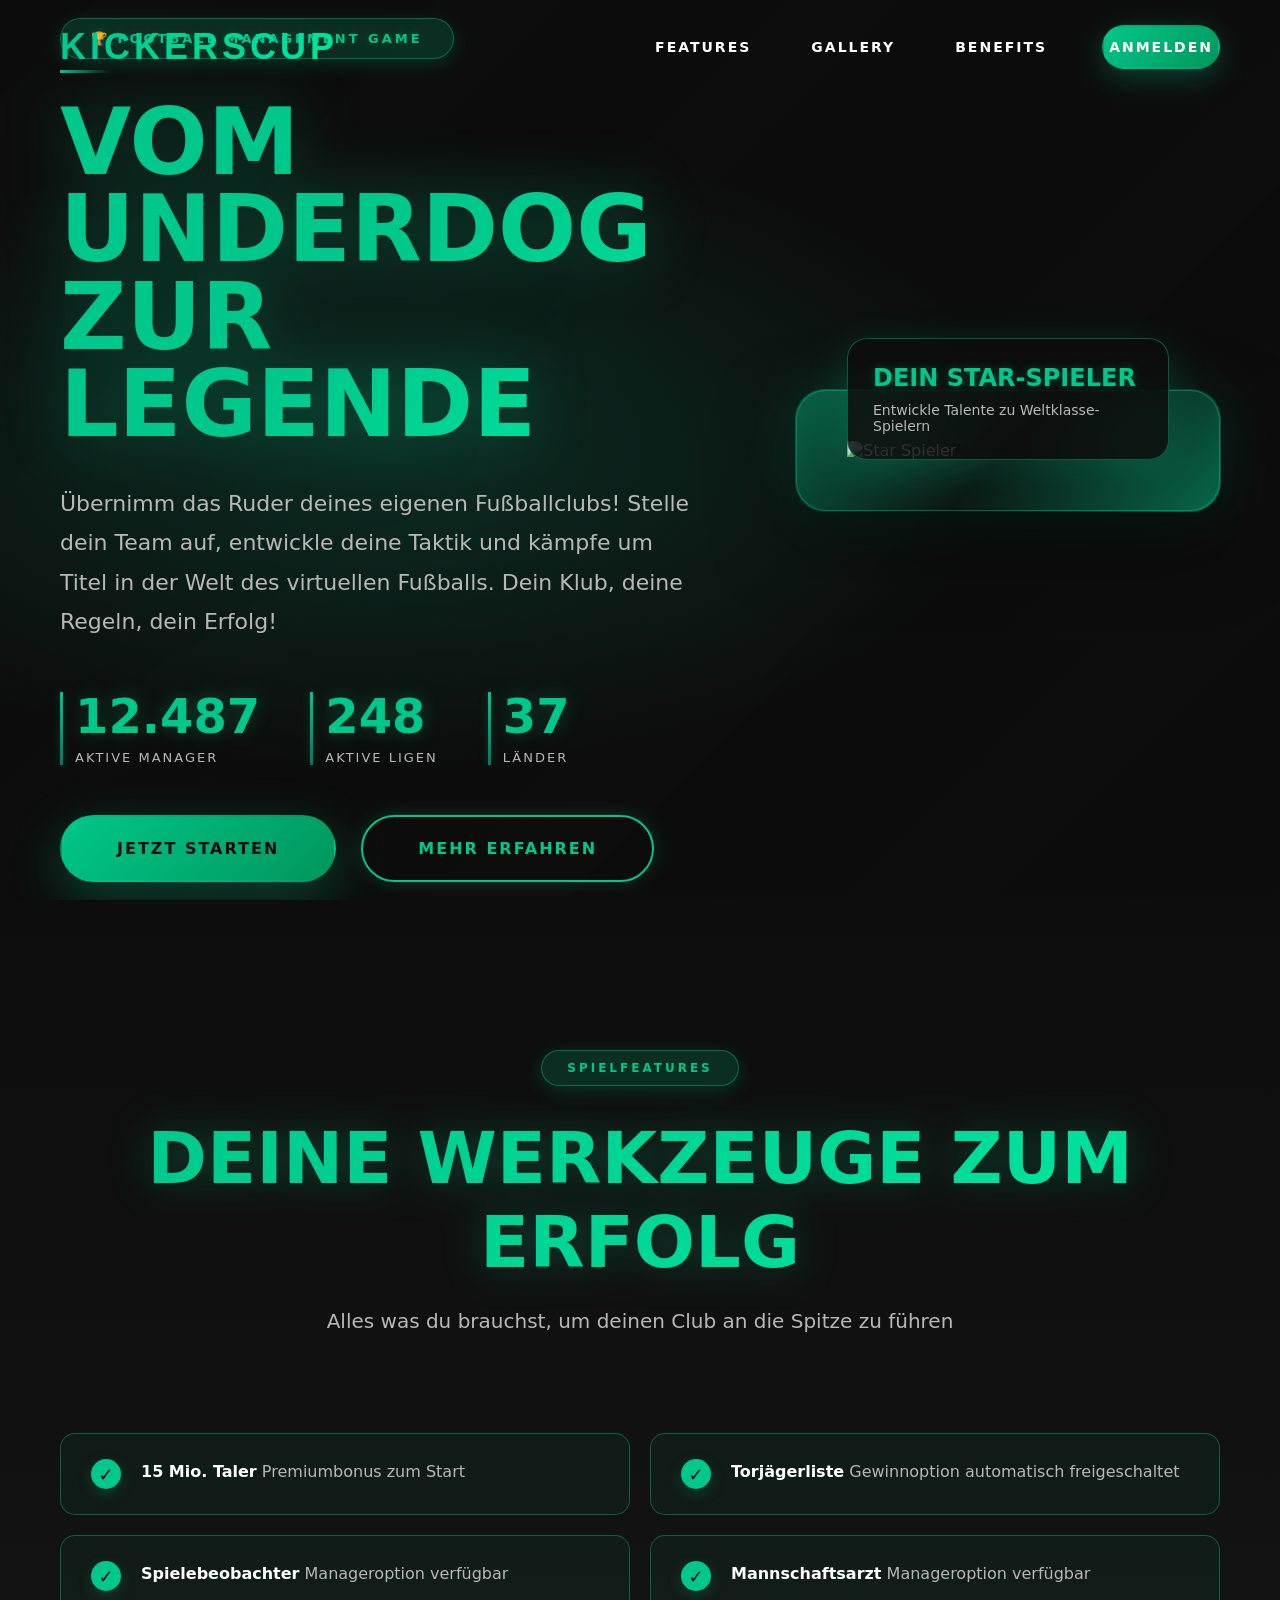
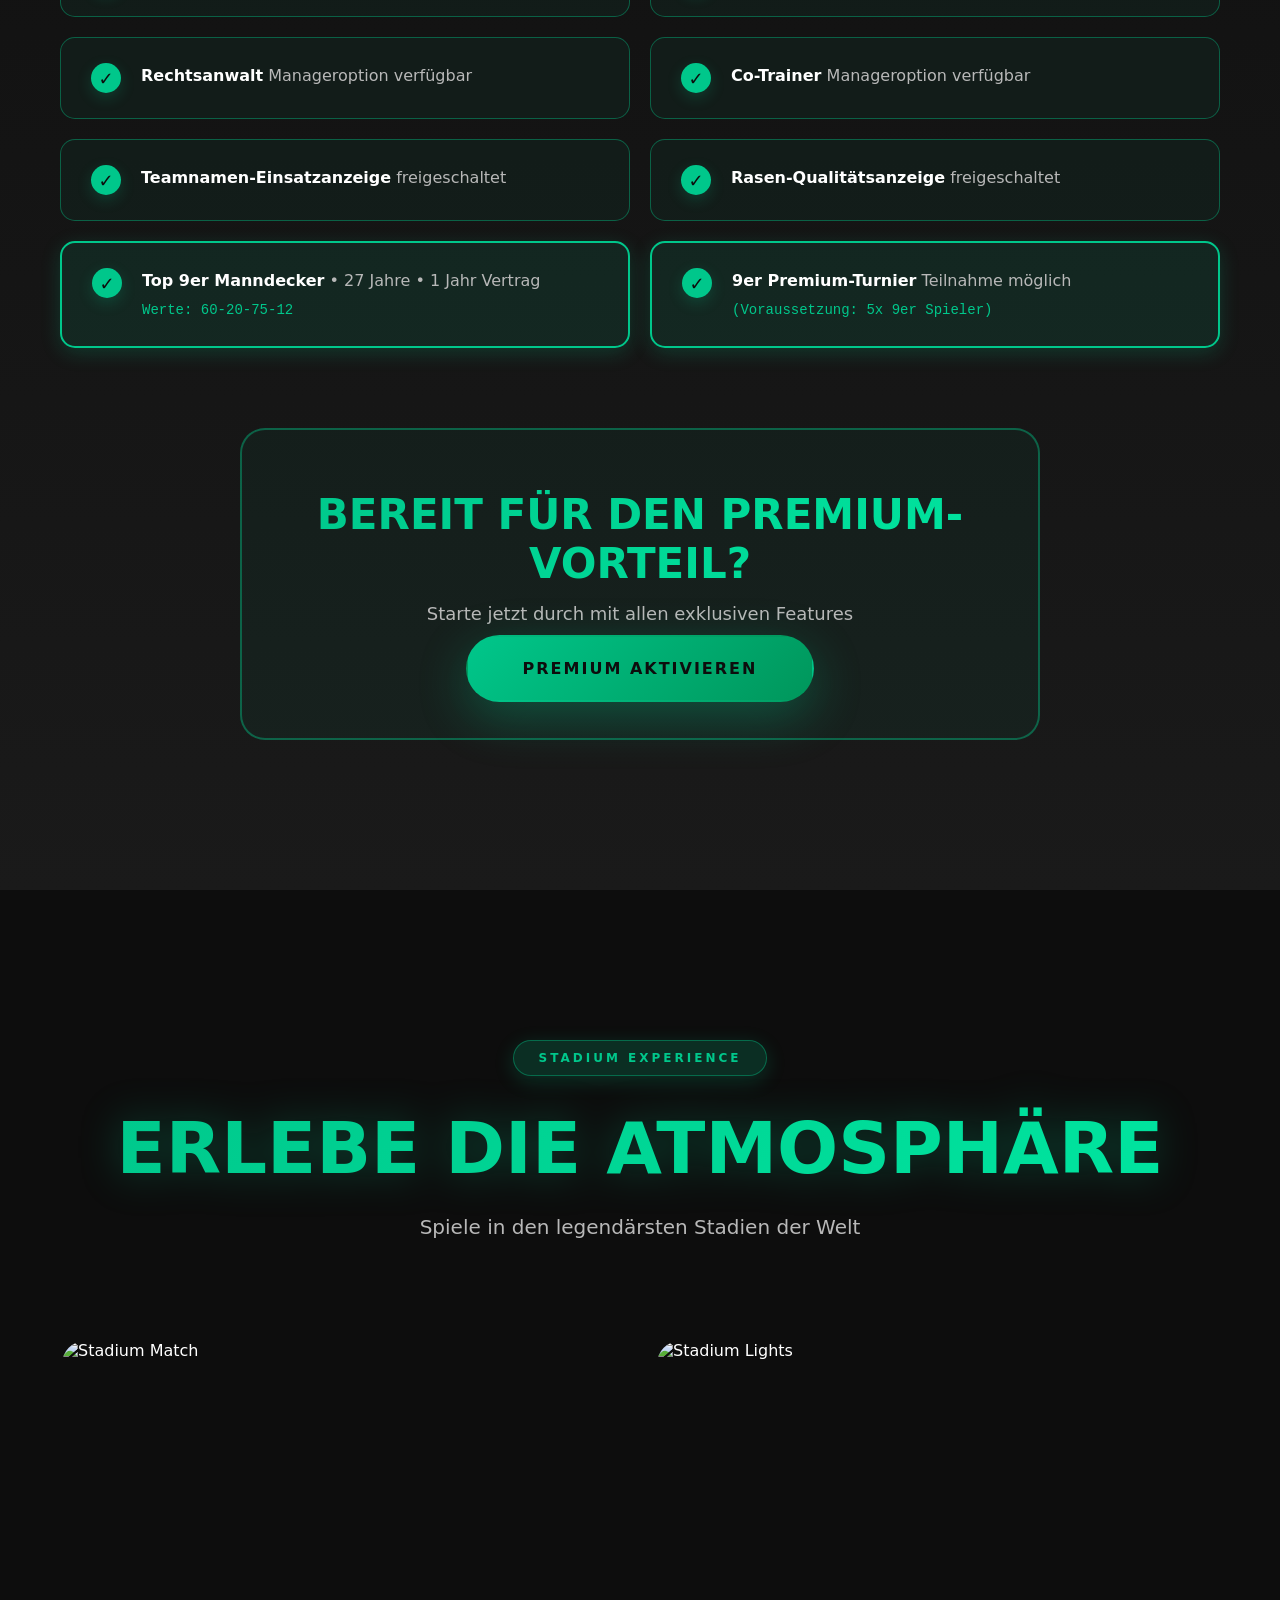
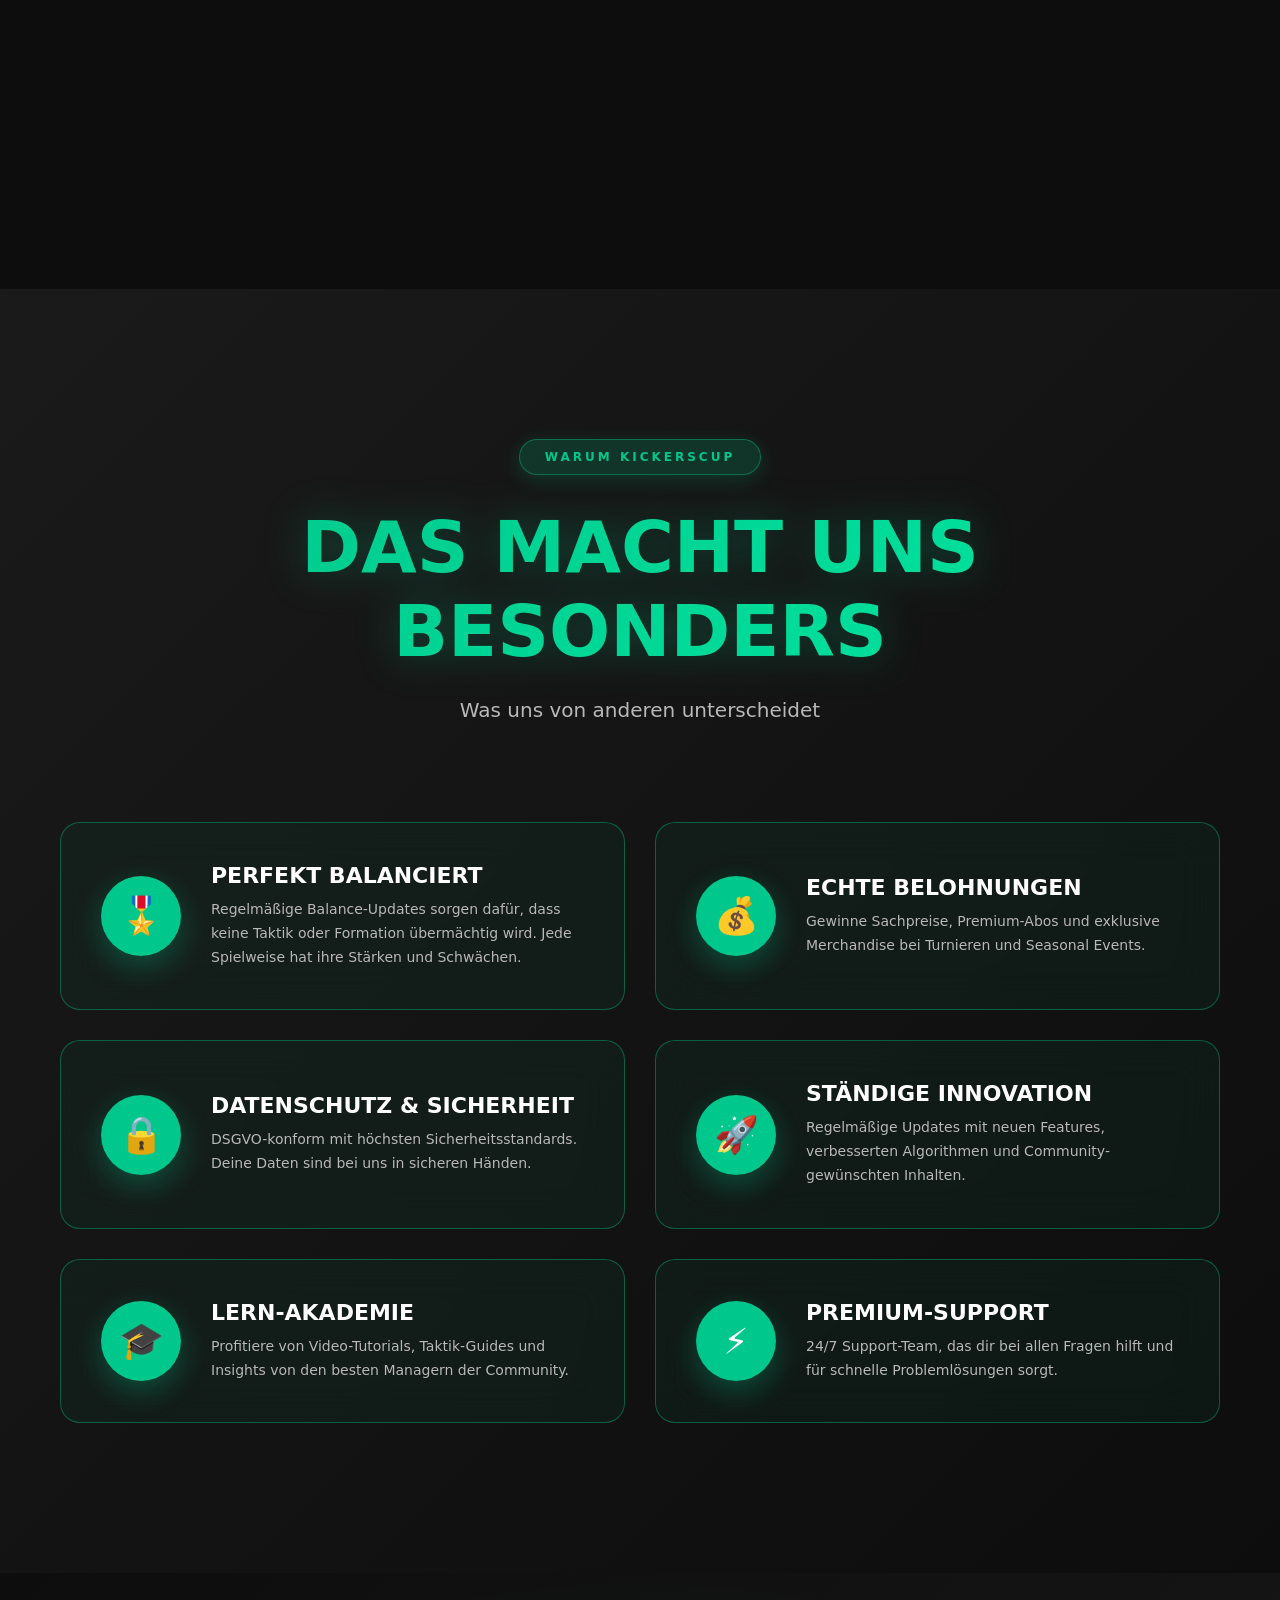
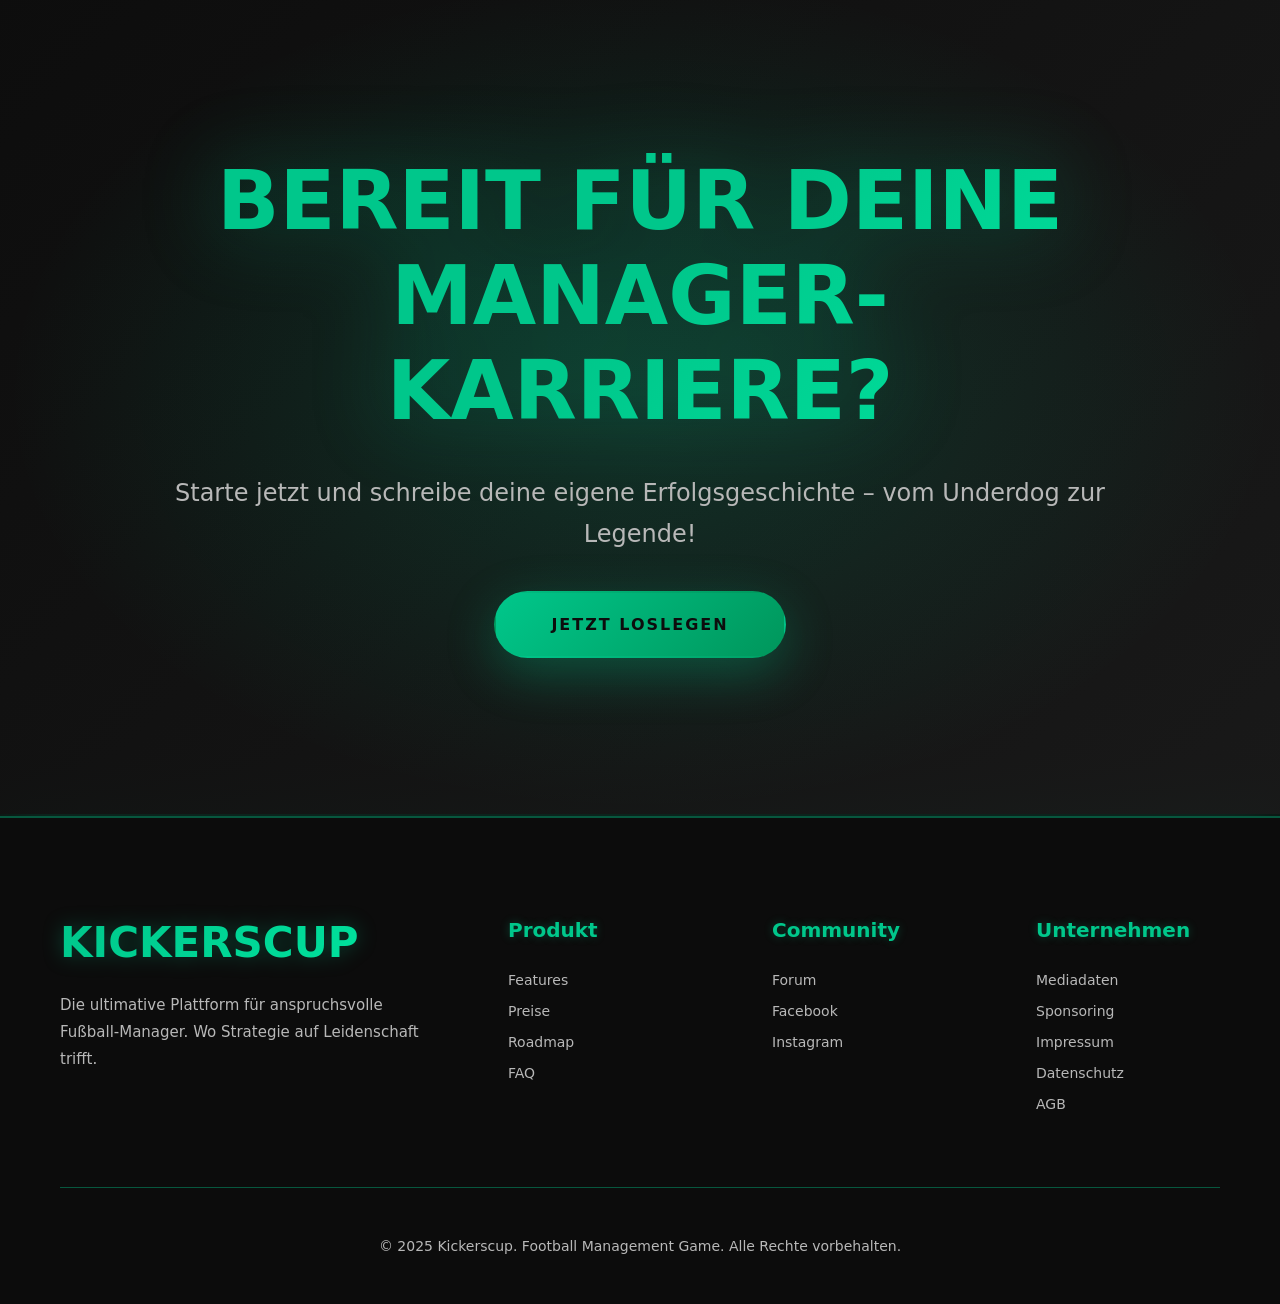
==== index.html @ e55cde51 "Add index.html as Landingpage" ====
<!DOCTYPE html>
<html lang="de">
<head>
    <meta charset="UTF-8">
    <meta name="viewport" content="width=device-width, initial-scale=1.0">
    <meta name="robots" content="index, follow">
    <meta name="description" content="Kickerscup ist das ultimative Fußball-Management-Spiel. Übernimm die Kontrolle über deinen Club, entwickle Strategien und führe dein Team zum Ruhm. Jetzt kostenlos starten!">
    <title>Kickerscup | Football Management Game</title>

    <!-- Security: Content Security Policy -->
    <meta http-equiv="Content-Security-Policy"
          content="default-src 'self';
                   script-src 'self' 'unsafe-inline';
                   style-src 'self' 'unsafe-inline' fonts.googleapis.com;
                   font-src 'self' fonts.gstatic.com;
                   img-src 'self' data:;
                   connect-src 'self';">

    <!-- SEO & Social Media Meta Tags -->
    <meta property="og:title" content="Kickerscup | Football Management Game">
    <meta property="og:description" content="Kickerscup ist das ultimative Fußball-Management-Spiel. Übernimm die Kontrolle über deinen Club, entwickle Strategien und führe dein Team zum Ruhm.">
    <meta property="og:type" content="website">
    <meta property="og:url" content="https://kickerscup.com">
    <meta property="og:image" content="https://kickerscup.com/og-image.jpg">
    <meta name="twitter:card" content="summary_large_image">
    <meta name="twitter:title" content="Kickerscup | Football Management Game">
    <meta name="twitter:description" content="Das ultimative Fußball-Management-Spiel. Jetzt kostenlos starten!">
    <meta name="twitter:image" content="https://kickerscup.com/twitter-image.jpg">

    <!-- Theme Color -->
    <meta name="theme-color" content="#0d0d0d">

    <!-- Favicon -->
    <link rel="icon" type="image/png" sizes="32x32" href="favicon-32x32.png">
    <link rel="icon" type="image/png" sizes="16x16" href="favicon-16x16.png">
    <link rel="apple-touch-icon" sizes="180x180" href="apple-touch-icon.png">

    <link rel="preconnect" href="https://fonts.googleapis.com" crossorigin>
    <link rel="preconnect" href="https://fonts.gstatic.com" crossorigin>
    <link rel="dns-prefetch" href="https://fonts.googleapis.com">

    <link href="https://fonts.googleapis.com/css2?family=Poppins:wght@400;600;700&family=Rajdhani:wght@600;700&display=swap"
          rel="stylesheet"
          media="print"
          onload="this.media='all'">
    <noscript>
        <link href="https://fonts.googleapis.com/css2?family=Poppins:wght@400;600;700&family=Rajdhani:wght@600;700&display=swap" rel="stylesheet">
    </noscript>

    <link rel="preload" as="image" href="background-header.webp" type="image/webp"
          fetchpriority="high"
          media="(min-width: 769px)">
    <link rel="preload" as="image" href="background-header-mobile.webp" type="image/webp"
          fetchpriority="high"
          media="(max-width: 768px)">

    <style>
        /* [CSS bleibt unverändert] */
        /* ⚡ PERFORMANCE: Font Face mit font-display optional für sofortiges Rendering */
        @font-face {
            font-family: 'Poppins Fallback';
            src: local('Arial'), local('Helvetica'), local('sans-serif');
            size-adjust: 100%;
            ascent-override: 105%;
            descent-override: 35%;
            line-gap-override: 10%;
        }

        :root {
            /* Optimierte Türkis-Palette - dunklere Grüntöne */
            --gold-primary: #00c78b;
            --gold-light: #00965b;
            --platinum: #00e6a0;
            --dark-primary: #0d0d0d;
            --dark-secondary: #1a1a1a;
            --text-white: #ffffff;
            --text-muted: #b8b8b8;
            --accent-blue: #00c78b;
            --accent-green: #00c78b;
            --accent-dark: #007a5e;

            /* Türkis-Effekte */
            --turquoise-glow: rgba(0, 199, 139, 0.3);
            --turquoise-border: rgba(0, 199, 139, 0.4);
            --turquoise-shadow: rgba(0, 199, 139, 0.2);
            --turquoise-light: rgba(0, 230, 160, 0.15);
        }

        * {
            margin: 0;
            padding: 0;
            box-sizing: border-box;
        }

        body {
            /* ⚡ PERFORMANCE: System-Font-Fallback für schnelleres Initial Rendering */
            font-family: 'Poppins', -apple-system, BlinkMacSystemFont, 'Segoe UI', system-ui, sans-serif;
            background: var(--dark-primary);
            color: var(--text-white);
            overflow-x: hidden;
        }

        h1, h2, h3 {
            /* ⚡ PERFORMANCE: System-Font-Fallback für Headlines */
            font-family: 'Rajdhani', -apple-system, BlinkMacSystemFont, 'Segoe UI', system-ui, sans-serif;
            font-weight: 700;
            text-transform: uppercase;
        }

        /* Improved Glass Morphism */
        .glass {
            background: rgba(26, 26, 26, 0.8); /* Fallback für Browser ohne backdrop-filter */
            background: rgba(0, 199, 139, 0.03);
            backdrop-filter: blur(15px);
            -webkit-backdrop-filter: blur(15px);
            border: 1px solid var(--turquoise-border);
        }

        /* Navigation */
        .premium-nav {
            position: fixed;
            top: 0;
            width: 100%;
            z-index: 3000;
            padding: 25px 0;
            transition:
                    background 0.4s cubic-bezier(0.4, 0, 0.2, 1),
                    padding 0.4s cubic-bezier(0.4, 0, 0.2, 1),
                    box-shadow 0.4s cubic-bezier(0.4, 0, 0.2, 1),
                    border-bottom 0.4s cubic-bezier(0.4, 0, 0.2, 1);
        }

        .premium-nav.scrolled {
            background: rgba(13, 13, 13, 0.95);
            backdrop-filter: blur(20px);
            padding: 15px 0;
            box-shadow: 0 10px 50px rgba(0, 199, 139, 0.1);
            border-bottom: 1px solid var(--turquoise-border);
        }

        .nav-wrapper {
            max-width: 1600px;
            margin: 0 auto;
            padding: 0 60px;
            display: flex;
            justify-content: space-between;
            align-items: center;
        }

        .brand-logo {
            font-family: 'Rajdhani', sans-serif;
            font-size: 36px;
            font-weight: 700;
            background: linear-gradient(135deg, var(--gold-primary), var(--platinum));
            -webkit-background-clip: text;
            -webkit-text-fill-color: transparent;
            background-clip: text;
            letter-spacing: 4px;
            position: relative;
            transition:
                    letter-spacing 0.3s ease,
                    filter 0.3s ease;
        }

        .brand-logo:hover {
            letter-spacing: 5px;
            filter: drop-shadow(0 0 10px var(--turquoise-glow));
        }

        .brand-logo::after {
            content: '';
            position: absolute;
            bottom: -5px;
            left: 0;
            width: 50px;
            height: 3px;
            background: linear-gradient(90deg, var(--gold-primary), transparent);
            transition: width 0.3s;
        }

        .brand-logo:hover::after {
            width: 100px;
        }

        .nav-menu {
            display: flex;
            gap: 50px;
            align-items: center;
        }

        .nav-menu a {
            color: var(--text-white);
            text-decoration: none;
            font-weight: 600;
            font-size: 14px;
            text-transform: uppercase;
            letter-spacing: 2px;
            transition:
                    color 0.3s ease,
                    text-shadow 0.3s ease;
            position: relative;
            padding: 10px 5px;
            min-height: 44px;
            display: flex;
            align-items: center;
        }

        .nav-menu a::before {
            content: '';
            position: absolute;
            bottom: -8px;
            left: 50%;
            transform: translateX(-50%);
            width: 0;
            height: 2px;
            background: var(--gold-primary);
            transition: width 0.3s;
            box-shadow: 0 0 10px var(--turquoise-glow);
        }

        .nav-menu a:hover {
            color: var(--gold-primary);
            text-shadow: 0 0 20px var(--turquoise-glow);
        }

        .nav-menu a:hover::before {
            width: 100%;
        }

        .btn-nav-premium {
            background: linear-gradient(135deg, var(--gold-primary), var(--gold-light));
            color: var(--dark-primary);
            padding: 14px 40px;
            border-radius: 30px;
            font-weight: 700;
            text-transform: uppercase;
            letter-spacing: 2px;
            box-shadow: 0 8px 30px var(--turquoise-glow);
            transition:
                    transform 0.3s ease,
                    box-shadow 0.3s ease,
                    border-color 0.3s ease;
            border: 2px solid transparent;
            min-height: 44px;
        }

        .btn-nav-premium:hover {
            transform: translateY(-3px);
            box-shadow:
                    0 12px 40px var(--turquoise-glow),
                    0 0 40px var(--turquoise-shadow),
                    inset 0 1px 0 rgba(255, 255, 255, 0.2);
            border-color: var(--platinum);
        }

        /* Hero Premium */
        .hero-premium {
            min-height: 100vh;
            position: relative;
            display: flex;
            align-items: center;
            overflow: hidden;
        }

        .hero-bg-layer {
            position: absolute;
            top: 0;
            left: 0;
            width: 100%;
            height: 100%;
            background: url('background-header.jpg') center center/cover no-repeat;
            animation: kenBurns 30s ease-in-out infinite alternate;
            /* ⚡ PERFORMANCE: will-change für bessere Animation-Performance */
            will-change: transform;
        }

        /* ⚡ PERFORMANCE: Ken Burns Animation auf Mobile deaktivieren */
        @media (max-width: 768px) {
            .hero-bg-layer {
                animation: none;
                will-change: auto;
            }
        }

        /* WebP support for hero background */
        @supports (background-image: url('image.webp')) {
            .hero-bg-layer {
                background-image: url('background-header.webp');
            }

            /* ⚡ PERFORMANCE: Mobile-optimiertes Bild (~60% kleiner) */
            @media (max-width: 768px) {
                .hero-bg-layer {
                    background-image: url('background-header-mobile.webp');
                }
            }
        }

        @keyframes kenBurns {
            0% { transform: scale(1) translateX(0); }
            100% { transform: scale(1.15) translateX(-5%); }
        }

        .hero-overlay-gradient {
            position: absolute;
            top: 0;
            left: 0;
            width: 100%;
            height: 100%;
            background: linear-gradient(
                    135deg,
                    rgba(13, 13, 13, 0.95) 0%,
                    rgba(13, 13, 13, 0.7) 50%,
                    rgba(13, 13, 13, 0.9) 100%
            );
        }

        /* Zusätzlicher Türkis-Glow-Layer */
        .hero-premium::after {
            content: '';
            position: absolute;
            top: 0;
            left: 0;
            width: 100%;
            height: 100%;
            background: radial-gradient(
                    ellipse at 30% 50%,
                    var(--turquoise-light) 0%,
                    transparent 50%
            );
            z-index: 1;
            pointer-events: none;
        }

        .hero-content-grid {
            position: relative;
            z-index: 100;
            max-width: 1600px;
            margin: 0 auto;
            padding: 0 60px;
            display: grid;
            grid-template-columns: 1.2fr 0.8fr;
            gap: 100px;
            align-items: center;
        }

        .hero-main-content {
            max-width: 800px;
        }

        .hero-pre-title {
            display: inline-flex;
            align-items: center;
            gap: 15px;
            background: var(--turquoise-light);
            border: 1px solid var(--turquoise-border);
            padding: 12px 30px;
            border-radius: 50px;
            margin-bottom: 40px;
            animation: slideInFromLeft 1s ease-out;
            box-shadow: 0 5px 20px var(--turquoise-shadow);
        }

        @keyframes slideInFromLeft {
            from { opacity: 0; transform: translateX(-50px); }
            to { opacity: 1; transform: translateX(0); }
        }

        .hero-pre-title span {
            color: var(--gold-primary);
            font-weight: 700;
            font-size: 13px;
            text-transform: uppercase;
            letter-spacing: 3px;
            text-shadow: 0 0 10px var(--turquoise-glow);
        }

        .hero-title-premium {
            font-size: 92px;
            line-height: 0.95;
            margin-bottom: 35px;
            background: linear-gradient(135deg, var(--gold-primary) 0%, var(--accent-green) 50%, var(--platinum) 100%);
            -webkit-background-clip: text;
            -webkit-text-fill-color: transparent;
            background-clip: text;
            animation: slideInFromLeft 1s ease-out 0.2s both;
            filter: drop-shadow(0 0 30px var(--turquoise-glow));
        }

        .hero-subtitle-premium {
            font-size: 22px;
            line-height: 1.8;
            color: var(--text-muted);
            margin-bottom: 50px;
            animation: slideInFromLeft 1s ease-out 0.4s both;
        }

        .hero-premium-stats {
            display: flex;
            gap: 50px;
            margin-bottom: 50px;
            animation: slideInFromLeft 1s ease-out 0.6s both;
        }

        .premium-stat-box {
            position: relative;
            transition: transform 0.3s;
        }

        .premium-stat-box:hover {
            transform: translateY(-5px);
        }

        .premium-stat-box::before {
            content: '';
            position: absolute;
            left: 0;
            top: 0;
            width: 3px;
            height: 100%;
            background: linear-gradient(to bottom, var(--gold-primary), var(--accent-dark));
            box-shadow: 0 0 10px var(--turquoise-glow);
        }

        .premium-stat-box .stat-value {
            font-size: 48px;
            font-weight: 900;
            color: var(--gold-primary);
            line-height: 1;
            margin-bottom: 10px;
            margin-left: 15px;
            text-shadow: 0 0 20px var(--turquoise-glow);
        }

        .premium-stat-box .stat-label {
            font-size: 13px;
            color: var(--text-muted);
            text-transform: uppercase;
            letter-spacing: 2px;
            margin-left: 15px;
        }

        .hero-buttons-premium {
            display: flex;
            gap: 25px;
            animation: slideInFromLeft 1s ease-out 0.8s both;
        }

        .btn-premium-large {
            padding: 22px 55px;
            border-radius: 40px;
            font-weight: 700;
            text-decoration: none;
            text-transform: uppercase;
            letter-spacing: 2px;
            transition: all 0.4s cubic-bezier(0.4, 0, 0.2, 1);
            font-size: 16px;
            position: relative;
            overflow: hidden;
        }

        .btn-premium-large::before {
            content: '';
            position: absolute;
            top: 50%;
            left: 50%;
            width: 0;
            height: 0;
            border-radius: 50%;
            background: rgba(255, 255, 255, 0.1);
            transform: translate(-50%, -50%);
            transition: width 0.6s, height 0.6s;
        }

        .btn-premium-large:hover::before {
            width: 300px;
            height: 300px;
        }

        .btn-gold-gradient {
            background: linear-gradient(135deg, var(--gold-primary), var(--gold-light));
            color: var(--dark-primary);
            box-shadow: 0 15px 50px var(--turquoise-glow);
            border: 2px solid transparent;
        }

        .btn-gold-gradient:hover {
            transform: translateY(-4px);
            box-shadow:
                    0 20px 60px var(--turquoise-glow),
                    0 0 40px var(--turquoise-shadow),
                    inset 0 1px 0 rgba(255, 255, 255, 0.2);
            border-color: var(--platinum);
        }

        .btn-outline-gold {
            background: transparent;
            border: 2px solid var(--gold-primary);
            color: var(--gold-primary);
            box-shadow: 0 0 20px var(--turquoise-shadow);
        }

        .btn-outline-gold:hover {
            background: var(--gold-primary);
            color: var(--dark-primary);
            box-shadow: 0 15px 50px var(--turquoise-glow);
            text-shadow: none;
        }

        /* Hero Player Showcase */
        .hero-player-section {
            position: relative;
            animation: slideInFromRight 1s ease-out 0.5s both;
        }

        @keyframes slideInFromRight {
            from { opacity: 0; transform: translateX(50px); }
            to { opacity: 1; transform: translateX(0); }
        }

        .player-card-premium {
            position: relative;
            background: rgba(0, 199, 139, 0.05);
            backdrop-filter: blur(30px);
            border: 1px solid var(--turquoise-border);
            border-radius: 30px;
            padding: 50px;
            box-shadow:
                    0 30px 80px rgba(0, 0, 0, 0.5),
                    0 0 60px var(--turquoise-shadow);
            transition: all 0.4s;
        }

        .player-card-premium:hover {
            transform: translateY(-10px);
            box-shadow:
                    0 40px 100px rgba(0, 0, 0, 0.6),
                    0 0 80px var(--turquoise-glow);
        }

        /* 🛠️ FIX CLS / Non-Composited Animation: Die 'shimmer' Animation auf background-position
           wurde entfernt, da sie nicht zusammengesetzt (non-composited) ist und den CLS-Wert erhöhen kann.
           Das ::before-Element dient nun als statischer Grenz-Glow. */
        .player-card-premium::before {
            content: '';
            position: absolute;
            top: -2px;
            left: -2px;
            right: -2px;
            bottom: -2px;
            background: linear-gradient(135deg, var(--gold-primary), transparent, var(--platinum));
            border-radius: 30px;
            opacity: 0.4;
            z-index: -1;
            /* animation: shimmer 3s linear infinite; <-- ENTFERNT */
        }

        /* @keyframes shimmer {
               0% { background-position: 0% 50%; }
               50% { background-position: 100% 50%; }
               100% { background-position: 0% 50%; }
           }
           <-- GESAMTE KEYFRAMES-DEFINITION ENTFERNT
        */

        @keyframes levitate {
            0%, 100% { transform: translateY(0px); }
            50% { transform: translateY(-25px); }
        }

        .player-info-overlay {
            position: absolute;
            bottom: 50px;
            left: 50px;
            right: 50px;
            background: rgba(13, 13, 13, 0.85);
            backdrop-filter: blur(20px);
            border: 1px solid var(--turquoise-border);
            border-radius: 20px;
            padding: 25px;
            box-shadow: 0 10px 40px var(--turquoise-shadow);
        }

        /* FIX ACCESSIBILITY: New class for the non-heading title to keep styles */
        .player-info-overlay .player-title {
            font-family: 'Rajdhani', -apple-system, BlinkMacSystemFont, 'Segoe UI', system-ui, sans-serif;
            font-size: 24px;
            font-weight: 700;
            text-transform: uppercase;
            color: var(--gold-primary);
            margin-bottom: 10px;
            text-shadow: 0 0 10px var(--turquoise-glow);
        }

        .player-info-overlay h3 {
            /* This rule is now obsolete for the player title, but kept for potential future h3 usage */
            font-size: 24px;
            color: var(--gold-primary);
            margin-bottom: 10px;
            text-shadow: 0 0 10px var(--turquoise-glow);
        }

        .player-info-overlay p {
            color: var(--text-muted);
            font-size: 14px;
        }

        /* Premium Features */
        .premium-features-section {
            padding: 150px 60px;
            background: linear-gradient(to bottom, var(--dark-primary) 0%, var(--dark-secondary) 100%);
            position: relative;
        }

        .premium-features-section::before {
            content: '';
            position: absolute;
            top: 0;
            left: 0;
            width: 100%;
            height: 100%;
            background: url('flashlights.jpg') center center/cover no-repeat fixed;
            opacity: 0.05;
        }

        /* WebP support for premium features background */
        @supports (background-image: url('image.webp')) {
            .premium-features-section::before {
                background-image: url('flashlights.webp');
            }
        }

        .premium-features-content {
            position: relative;
            z-index: 10;
            max-width: 1600px;
            margin: 0 auto;
        }

        .premium-section-header {
            text-align: center;
            margin-bottom: 100px;
        }

        .section-badge {
            display: inline-block;
            background: var(--turquoise-light);
            border: 1px solid var(--turquoise-border);
            color: var(--gold-primary);
            padding: 10px 25px;
            border-radius: 30px;
            font-weight: 700;
            font-size: 12px;
            text-transform: uppercase;
            letter-spacing: 3px;
            margin-bottom: 30px;
            box-shadow: 0 5px 20px var(--turquoise-shadow);
            animation: float-badge 3s ease-in-out infinite;
        }

        @keyframes float-badge {
            0%, 100% { transform: translateY(0px); }
            50% { transform: translateY(-10px); }
        }

        .premium-section-header h2 {
            font-size: 72px;
            margin-bottom: 25px;
            background: linear-gradient(135deg, var(--gold-primary), var(--platinum));
            -webkit-background-clip: text;
            -webkit-text-fill-color: transparent;
            background-clip: text;
            filter: drop-shadow(0 0 20px var(--turquoise-glow));
        }

        .premium-section-header p {
            font-size: 20px;
            color: var(--text-muted);
            max-width: 700px;
            margin: 0 auto;
        }

        /* Stadium Gallery */
        .stadium-gallery-section {
            padding: 150px 60px;
            background: var(--dark-primary);
        }

        .stadium-gallery-container {
            max-width: 1600px;
            margin: 0 auto;
        }

        .gallery-grid {
            display: grid;
            grid-template-columns: repeat(2, 1fr);
            gap: 30px;
            margin-top: 60px;
        }

        .gallery-item {
            position: relative;
            border-radius: 25px;
            overflow: hidden;
            height: 400px;
            cursor: pointer;
            transition: all 0.4s;
            border: 2px solid transparent;
        }

        .gallery-item:hover {
            transform: scale(1.03);
            box-shadow: 0 30px 80px var(--turquoise-glow);
            border-color: var(--gold-primary);
        }

        .gallery-item:hover img {
            transform: scale(1.1);
        }

        .gallery-overlay {
            position: absolute;
            top: 0;
            left: 0;
            width: 100%;
            height: 100%;
            background: linear-gradient(to top, rgba(0, 199, 139, 0.9) 0%, transparent 100%);
            display: flex;
            align-items: flex-end;
            padding: 40px;
            opacity: 0;
            transition: opacity 0.4s;
        }

        .gallery-item:hover .gallery-overlay {
            opacity: 1;
        }

        .gallery-overlay h3 {
            font-size: 32px;
            color: var(--text-white);
            text-shadow: 0 0 20px var(--turquoise-glow);
        }

        /* Exclusive Benefits */
        .exclusive-benefits {
            padding: 150px 60px;
            background: linear-gradient(135deg, var(--dark-secondary) 0%, var(--dark-primary) 100%);
        }

        .benefits-container {
            max-width: 1400px;
            margin: 0 auto;
        }

        .benefits-grid {
            display: grid;
            grid-template-columns: repeat(2, 1fr);
            gap: 30px;
            margin-top: 60px;
        }

        .benefit-item {
            background: rgba(0, 199, 139, 0.05);
            backdrop-filter: blur(20px);
            border: 1px solid var(--turquoise-border);
            border-radius: 20px;
            padding: 40px;
            display: flex;
            align-items: center;
            gap: 30px;
            transition: all 0.3s;
        }

        .benefit-item:hover {
            border-color: var(--gold-primary);
            transform: translateX(10px);
            box-shadow: 0 15px 50px var(--turquoise-glow);
            background: rgba(0, 199, 139, 0.08);
        }

        .benefit-icon {
            width: 80px;
            height: 80px;
            background: linear-gradient(135deg, var(--gold-primary), var(--accent-green));
            border-radius: 50%;
            display: flex;
            align-items: center;
            justify-content: center;
            font-size: 36px;
            flex-shrink: 0;
            box-shadow: 0 10px 30px var(--turquoise-glow);
            transition: all 0.3s;
        }

        .benefit-item:hover .benefit-icon {
            transform: scale(1.1) rotate(10deg);
        }

        /* FIX ACCESSIBILITY: Update h4 selector to h3 */
        .benefit-content h3 {
            font-size: 22px;
            margin-bottom: 10px;
            color: var(--text-white);
        }

        .benefit-content p {
            color: var(--text-muted);
            line-height: 1.7;
            font-size: 14px;
        }

        /* Final Premium CTA */
        .final-premium-cta {
            padding: 180px 60px;
            background: url('flashlights.jpg') center center/cover no-repeat fixed;
            position: relative;
        }

        /* WebP support for final CTA background */
        @supports (background-image: url('image.webp')) {
            .final-premium-cta {
                background-image: url('flashlights.webp');
            }
        }

        .final-premium-cta::before {
            content: '';
            position: absolute;
            top: 0;
            left: 0;
            width: 100%;
            height: 100%;
            background: linear-gradient(135deg, rgba(13, 13, 13, 0.95), rgba(26, 26, 26, 0.9));
        }

        .final-premium-cta::after {
            content: '';
            position: absolute;
            top: 0;
            left: 0;
            width: 100%;
            height: 100%;
            background: radial-gradient(ellipse at center, var(--turquoise-light) 0%, transparent 70%);
        }

        .final-cta-content {
            position: relative;
            z-index: 10;
            max-width: 1000px;
            margin: 0 auto;
            text-align: center;
        }

        .final-cta-content h2 {
            font-size: 82px;
            margin-bottom: 35px;
            background: linear-gradient(135deg, var(--gold-primary), var(--accent-green), var(--platinum));
            -webkit-background-clip: text;
            -webkit-text-fill-color: transparent;
            background-clip: text;
            filter: drop-shadow(0 0 40px var(--turquoise-glow));
        }

        .final-cta-content p {
            font-size: 24px;
            color: var(--text-muted);
            margin-bottom: 60px;
            line-height: 1.7;
        }

        /* Footer Premium */
        footer {
            background: rgba(13, 13, 13, 0.98);
            border-top: 2px solid var(--turquoise-border);
            padding: 100px 60px 50px;
            box-shadow: 0 -10px 50px var(--turquoise-shadow);
        }

        .footer-premium-grid {
            max-width: 1600px;
            margin: 0 auto;
            display: grid;
            grid-template-columns: 2fr 1fr 1fr 1fr;
            gap: 80px;
            margin-bottom: 60px;
        }

        .footer-brand-premium h3 {
            font-size: 42px;
            background: linear-gradient(135deg, var(--gold-primary), var(--platinum));
            -webkit-background-clip: text;
            -webkit-text-fill-color: transparent;
            background-clip: text;
            margin-bottom: 25px;
            filter: drop-shadow(0 0 10px var(--turquoise-glow));
        }

        .footer-column h4 {
            font-size: 20px;
            margin-bottom: 30px;
            color: var(--gold-primary);
            text-shadow: 0 0 10px var(--turquoise-glow);
        }

        .footer-brand-premium p {
            color: var(--text-muted);
            line-height: 1.8;
            font-size: 15px;
        }

        .footer-column a {
            display: block;
            color: var(--text-muted);
            text-decoration: none;
            margin-bottom: 15px;
            font-size: 14px;
            transition: all 0.3s;
            position: relative;
            padding-left: 0;
        }

        .footer-column a::before {
            content: '→';
            position: absolute;
            left: -20px;
            opacity: 0;
            transition: all 0.3s;
            color: var(--gold-primary);
        }

        .footer-column a:hover {
            color: var(--gold-primary);
            padding-left: 25px;
            text-shadow: 0 0 10px var(--turquoise-glow);
        }

        .footer-column a:hover::before {
            left: 0;
            opacity: 1;
        }

        .footer-bottom-premium {
            max-width: 1600px;
            margin: 0 auto;
            padding-top: 50px;
            border-top: 1px solid var(--turquoise-border);
            text-align: center;
            color: var(--text-muted);
            font-size: 14px;
        }

        /* Scroll Progress Indicator */
        .scroll-progress {
            position: fixed;
            top: 0;
            left: 0;
            height: 3px;
            background: linear-gradient(90deg, var(--gold-primary), var(--platinum));
            z-index: 9999;
            transition: width 0.1s;
            box-shadow: 0 0 10px var(--turquoise-glow);
        }

        /* Utility Classes */
        .hidden {
            display: none !important;
        }

        /* Responsive */
        @media (max-width: 768px) {
            .hero-content-grid { grid-template-columns: 1fr; }
            .hero-title-premium { font-size: 52px; }
            .gallery-grid { grid-template-columns: 1fr; }
            .benefits-grid { grid-template-columns: 1fr; }
            .footer-premium-grid { grid-template-columns: 1fr; }
            .nav-menu { display: none; }
            .hero-premium-stats { flex-direction: column; gap: 30px; }
        }

        /* Loading Animation */
        @keyframes fadeIn {
            from { opacity: 0; }
            to { opacity: 1; }
        }

        body {
            animation: fadeIn 0.5s ease-out;
        }

        /* =======================
           PREMIUM BENEFITS GRID
           ======================= */

        /* Premium Details Section */
        .premium-details-section {
            margin-top: 100px;
            padding-top: 80px;
            border-top: 1px solid var(--turquoise-border);
        }

        /* Premium CTA Inline */
        .premium-cta-inline {
            margin-top: 80px;
            text-align: center;
            padding: 60px 40px;
            background: rgba(0, 199, 139, 0.05);
            border: 2px solid var(--turquoise-border);
            border-radius: 25px;
            max-width: 800px;
            margin-left: auto;
            margin-right: auto;
        }

        .premium-cta-inline h3 {
            font-size: 42px;
            background: linear-gradient(135deg, var(--gold-primary), var(--platinum));
            -webkit-background-clip: text;
            -webkit-text-fill-color: transparent;
            background-clip: text;
            margin-bottom: 15px;
        }

        .premium-cta-inline p {
            font-size: 18px;
            color: var(--text-muted);
            margin-bottom: 35px;
        }

        .premium-details-header {
            text-align: center;
            margin-bottom: 60px;
        }

        .premium-details-header h3 {
            font-size: 48px;
            background: linear-gradient(135deg, var(--gold-primary), var(--platinum));
            -webkit-background-clip: text;
            -webkit-text-fill-color: transparent;
            background-clip: text;
            margin-bottom: 15px;
        }

        .premium-details-header p {
            font-size: 18px;
            color: var(--text-muted);
        }

        .premium-benefits-grid {
            display: grid;
            grid-template-columns: repeat(2, 1fr);
            gap: 20px;
            max-width: 1200px;
            margin: 0 auto;
        }

        .premium-benefit-box {
            background: rgba(0, 199, 139, 0.05);
            border: 1px solid var(--turquoise-border);
            border-radius: 15px;
            padding: 25px 30px;
            display: flex;
            align-items: flex-start;
            gap: 20px;
            transition: all 0.3s;
        }

        .premium-benefit-box:hover {
            background: rgba(0, 199, 139, 0.08);
            border-color: var(--gold-primary);
            transform: translateX(5px);
            box-shadow: 0 10px 30px var(--turquoise-shadow);
        }

        .premium-benefit-box.highlight {
            background: rgba(0, 199, 139, 0.1);
            border: 2px solid var(--gold-primary);
            box-shadow: 0 5px 20px var(--turquoise-shadow);
        }

        .premium-benefit-box.highlight:hover {
            box-shadow: 0 15px 40px var(--turquoise-glow);
        }

        .benefit-check {
            width: 30px;
            height: 30px;
            background: linear-gradient(135deg, var(--gold-primary), var(--accent-green));
            border-radius: 50%;
            display: flex;
            align-items: center;
            justify-content: center;
            color: var(--dark-primary);
            font-weight: 900;
            font-size: 18px;
            flex-shrink: 0;
            box-shadow: 0 5px 15px var(--turquoise-shadow);
        }

        .benefit-text {
            flex: 1;
            color: var(--text-muted);
            line-height: 1.6;
        }

        .benefit-text strong {
            color: var(--text-white);
            font-weight: 700;
        }

        .benefit-text .stats {
            display: block;
            margin-top: 5px;
            font-size: 14px;
            color: var(--gold-primary);
            font-family: 'Courier New', monospace;
        }

        @media (max-width: 768px) {
            .premium-benefits-grid {
                grid-template-columns: 1fr;
            }
        }

        /* =======================
           AUTH MODALS STYLES
           ======================= */

        /* Modal Overlay */
        .modal-overlay {
            position: fixed;
            top: 0;
            left: 0;
            width: 100%;
            height: 100%;
            background: rgba(0, 0, 0, 0.85);
            backdrop-filter: blur(10px);
            -webkit-backdrop-filter: blur(10px);
            z-index: 9998;
            opacity: 0;
            visibility: hidden;
            transition: all 0.3s ease;
        }

        .modal-overlay.active {
            opacity: 1;
            visibility: visible;
        }

        /* Modal Container */
        .modal-container {
            position: fixed;
            top: 50%;
            left: 50%;
            transform: translate(-50%, -50%) scale(0.9);
            z-index: 9999;
            width: 90%;
            max-width: 520px;
            background: var(--dark-secondary);
            border-radius: 20px;
            border: 1px solid var(--turquoise-border);
            box-shadow:
                    0 20px 60px rgba(0, 0, 0, 0.5),
                    0 0 100px var(--turquoise-glow);
            opacity: 0;
            visibility: hidden;
            transition: all 0.4s cubic-bezier(0.4, 0, 0.2, 1);
            max-height: 90vh;
            overflow-y: auto;
        }

        .modal-container.active {
            opacity: 1;
            visibility: visible;
            transform: translate(-50%, -50%) scale(1);
        }

        /* Custom Scrollbar */
        .modal-container::-webkit-scrollbar {
            width: 8px;
        }

        .modal-container::-webkit-scrollbar-track {
            background: rgba(0, 0, 0, 0.2);
            border-radius: 10px;
        }

        .modal-container::-webkit-scrollbar-thumb {
            background: var(--gold-primary);
            border-radius: 10px;
        }

        /* Modal Header */
        .modal-header {
            padding: 40px 40px 30px;
            text-align: center;
            border-bottom: 1px solid var(--turquoise-border);
            position: relative;
        }

        .modal-close {
            position: absolute;
            top: 20px;
            right: 20px;
            width: 40px;
            height: 40px;
            border: none;
            background: rgba(255, 255, 255, 0.05);
            color: var(--text-muted);
            border-radius: 50%;
            cursor: pointer;
            font-size: 24px;
            transition: all 0.3s;
            display: flex;
            align-items: center;
            justify-content: center;
        }

        .modal-close:hover {
            background: var(--gold-primary);
            color: var(--dark-primary);
            transform: rotate(90deg);
        }

        .modal-logo {
            font-family: 'Rajdhani', sans-serif;
            font-size: 32px;
            font-weight: 700;
            background: linear-gradient(135deg, var(--gold-primary), var(--platinum));
            -webkit-background-clip: text;
            -webkit-text-fill-color: transparent;
            background-clip: text;
            letter-spacing: 3px;
            margin-bottom: 10px;
        }

        .modal-subtitle {
            color: var(--text-muted);
            font-size: 14px;
        }

        /* Tabs */
        .modal-tabs {
            display: flex;
            padding: 0 40px;
            margin-top: 30px;
            gap: 10px;
        }

        .tab-btn {
            flex: 1;
            padding: 15px;
            background: transparent;
            color: var(--text-muted);
            border: none;
            border-bottom: 2px solid transparent;
            cursor: pointer;
            font-weight: 600;
            text-transform: uppercase;
            letter-spacing: 1px;
            font-size: 14px;
            transition: all 0.3s;
            font-family: 'Poppins', sans-serif;
        }

        .tab-btn:hover {
            color: var(--gold-primary);
        }

        .tab-btn.active {
            color: var(--gold-primary);
            border-bottom-color: var(--gold-primary);
            text-shadow: 0 0 10px var(--turquoise-glow);
        }

        /* Modal Body */
        .modal-body {
            padding: 40px;
        }

        .tab-content {
            display: none;
        }

        .tab-content.active {
            display: block;
            animation: modalFadeIn 0.4s ease;
        }

        @keyframes modalFadeIn {
            from {
                opacity: 0;
                transform: translateY(10px);
            }
            to {
                opacity: 1;
                transform: translateY(0);
            }
        }

        /* Social Login Buttons */
        .social-login {
            margin-bottom: 30px;
        }

        .social-login-title {
            text-align: center;
            color: var(--text-muted);
            font-size: 13px;
            margin-bottom: 20px;
            text-transform: uppercase;
            letter-spacing: 1px;
        }

        .social-buttons {
            display: grid;
            grid-template-columns: repeat(2, 1fr);
            gap: 15px;
            margin-bottom: 30px;
        }

        .btn-social {
            padding: 14px 20px;
            background: rgba(255, 255, 255, 0.05);
            border: 1px solid rgba(255, 255, 255, 0.1);
            color: var(--text-white);
            border-radius: 10px;
            cursor: pointer;
            font-weight: 600;
            font-size: 14px;
            transition: all 0.3s;
            display: flex;
            align-items: center;
            justify-content: center;
            gap: 10px;
            font-family: 'Poppins', sans-serif;
        }

        .btn-social:hover {
            background: rgba(255, 255, 255, 0.1);
            border-color: var(--gold-primary);
            transform: translateY(-2px);
        }

        .btn-social.google:hover {
            background: rgba(234, 67, 53, 0.1);
            border-color: #EA4335;
        }

        .btn-social.facebook:hover {
            background: rgba(24, 119, 242, 0.1);
            border-color: #1877F2;
        }

        /* Divider */
        .divider {
            display: flex;
            align-items: center;
            text-align: center;
            margin: 30px 0;
            color: var(--text-muted);
            font-size: 13px;
        }

        .divider::before,
        .divider::after {
            content: '';
            flex: 1;
            border-bottom: 1px solid rgba(255, 255, 255, 0.1);
        }

        .divider span {
            padding: 0 15px;
            text-transform: uppercase;
            letter-spacing: 1px;
        }

        /* Form Elements */
        .form-group {
            margin-bottom: 25px;
        }

        .form-label {
            display: block;
            margin-bottom: 10px;
            color: var(--text-white);
            font-weight: 600;
            font-size: 14px;
            text-transform: uppercase;
            letter-spacing: 1px;
        }

        .form-label .required {
            color: var(--gold-primary);
        }

        .form-input {
            width: 100%;
            padding: 15px 20px;
            background: rgba(255, 255, 255, 0.05);
            border: 1px solid rgba(255, 255, 255, 0.1);
            border-radius: 10px;
            color: var(--text-white);
            font-size: 15px;
            transition: all 0.3s;
            font-family: 'Poppins', sans-serif;
        }

        .form-input:focus {
            outline: none;
            border-color: var(--gold-primary);
            background: rgba(255, 255, 255, 0.08);
            box-shadow: 0 0 20px var(--turquoise-glow);
        }

        .form-input::placeholder {
            color: var(--text-muted);
        }

        .form-checkbox {
            display: flex;
            align-items: center;
            gap: 10px;
            margin-bottom: 20px;
        }

        .form-checkbox input[type="checkbox"] {
            width: 20px;
            height: 20px;
            cursor: pointer;
            accent-color: var(--gold-primary);
        }

        .form-checkbox label {
            color: var(--text-muted);
            font-size: 14px;
            cursor: pointer;
        }

        .form-checkbox label a {
            color: var(--gold-primary);
            text-decoration: none;
        }

        .form-checkbox label a:hover {
            text-decoration: underline;
        }

        /* Submit Button */
        .btn-submit {
            width: 100%;
            /* 🛠️ FIX: Feste Dimensionen, um dynamischen Umbruch durch Textänderung zu verhindern */
            min-height: 54px;
            display: flex;
            align-items: center;
            justify-content: center;
            /* Ende FIX */
            padding: 18px;
            background: linear-gradient(135deg, var(--gold-primary), var(--gold-light));
            color: var(--dark-primary);
            border: none;
            border-radius: 10px;
            font-weight: 700;
            text-transform: uppercase;
            letter-spacing: 2px;
            cursor: pointer;
            font-size: 16px;
            box-shadow: 0 8px 30px var(--turquoise-glow);
            transition: all 0.3s;
            font-family: 'Poppins', sans-serif;
        }

        .btn-submit:hover {
            transform: translateY(-2px);
            box-shadow:
                    0 12px 40px var(--turquoise-glow),
                    0 0 40px var(--turquoise-shadow);
        }

        .btn-submit:disabled {
            opacity: 0.5;
            cursor: not-allowed;
            transform: none;
        }

        /* Modal Footer */
        .modal-footer {
            padding: 20px 40px 40px;
            text-align: center;
            color: var(--text-muted);
            font-size: 14px;
        }

        .modal-footer a {
            color: var(--gold-primary);
            text-decoration: none;
            font-weight: 600;
        }

        .modal-footer a:hover {
            text-decoration: underline;
        }

        /* Modal Responsive */
        @media (max-width: 768px) {
            .modal-container {
                max-width: 95%;
            }

            .modal-header,
            .modal-body,
            .modal-footer {
                padding-left: 25px;
                padding-right: 25px;
            }

            .modal-tabs {
                padding: 0 25px;
            }

            .social-buttons {
                grid-template-columns: 1fr;
            }
        }

        /* ⚡ PERFORMANCE: Reduced Motion für Accessibility und Low-End Devices */
        @media (prefers-reduced-motion: reduce) {
            *,
            *::before,
            *::after {
                animation-duration: 0.01ms !important;
                animation-iteration-count: 1 !important;
                transition-duration: 0.01ms !important;
                scroll-behavior: auto !important;
            }
        }
    </style>
</head>
<body>
<div class="scroll-progress" id="scrollProgress"></div>

<nav class="premium-nav" id="premiumNav">
    <div class="nav-wrapper">
        <div class="brand-logo">KICKERSCUP</div>
        <div class="nav-menu">
            <a href="#features">Features</a>
            <a href="#gallery">Gallery</a>
            <a href="#benefits">Benefits</a>
            <a href="#login" class="btn-nav-premium" onclick="openLoginModal()">Anmelden</a>
        </div>
    </div>
</nav>

<section class="hero-premium">
    <div class="hero-bg-layer"></div>
    <div class="hero-overlay-gradient"></div>

    <div class="hero-content-grid">
        <div class="hero-main-content">
            <div class="hero-pre-title">
                <span>🏆 FOOTBALL MANAGEMENT GAME</span>
            </div>

            <h1 class="hero-title-premium">VOM UNDERDOG ZUR LEGENDE</h1>

            <p class="hero-subtitle-premium">
                Übernimm das Ruder deines eigenen Fußballclubs! Stelle dein Team auf, entwickle deine Taktik und kämpfe um Titel in der Welt des virtuellen Fußballs. Dein Klub, deine Regeln, dein Erfolg!
            </p>

            <div class="hero-premium-stats">
                <div class="premium-stat-box">
                    <div class="stat-value">12.487</div>
                    <div class="stat-label">Aktive Manager</div>
                </div>
                <div class="premium-stat-box">
                    <div class="stat-value">248</div>
                    <div class="stat-label">Aktive Ligen</div>
                </div>
                <div class="premium-stat-box">
                    <div class="stat-value">37</div>
                    <div class="stat-label">Länder</div>
                </div>
            </div>

            <div class="hero-buttons-premium">
                <a href="#register" class="btn-premium-large btn-gold-gradient" onclick="openRegisterModal()">Jetzt Starten</a>
                <a href="#features" class="btn-premium-large btn-outline-gold">Mehr Erfahren</a>
            </div>
        </div>

        <div class="hero-player-section">
            <div class="player-card-premium">
                <picture>
                    <source
                            srcset="img-player.webp"
                            type="image/webp">
                    <source
                            srcset="img-player.png"
                            type="image/png">
                    <img
                            src="img-player.png"
                            alt="Star Spieler"
                            class="player-showcase-img"
                            width="569"
                            height="733"
                            loading="lazy"
                            decoding="async">
                </picture>
                <div class="player-info-overlay">
                    <div class="player-title">Dein Star-Spieler</div>
                    <p>Entwickle Talente zu Weltklasse-Spielern</p>
                </div>
            </div>
        </div>
    </div>
</section>

<section class="premium-features-section" id="features">
    <div class="premium-features-content">
        <div class="premium-section-header">
            <span class="section-badge">SPIELFEATURES</span>
            <h2>DEINE WERKZEUGE ZUM ERFOLG</h2>
            <p>Alles was du brauchst, um deinen Club an die Spitze zu führen</p>
        </div>

        <div class="premium-benefits-grid">
            <div class="premium-benefit-box">
                <div class="benefit-check">✓</div>
                <div class="benefit-text">
                    <strong>15 Mio. Taler</strong> Premiumbonus zum Start
                </div>
            </div>

            <div class="premium-benefit-box">
                <div class="benefit-check">✓</div>
                <div class="benefit-text">
                    <strong>Torjägerliste</strong> Gewinnoption automatisch freigeschaltet
                </div>
            </div>

            <div class="premium-benefit-box">
                <div class="benefit-check">✓</div>
                <div class="benefit-text">
                    <strong>Spielebeobachter</strong> Manageroption verfügbar
                </div>
            </div>

            <div class="premium-benefit-box">
                <div class="benefit-check">✓</div>
                <div class="benefit-text">
                    <strong>Mannschaftsarzt</strong> Manageroption verfügbar
                </div>
            </div>

            <div class="premium-benefit-box">
                <div class="benefit-check">✓</div>
                <div class="benefit-text">
                    <strong>Rechtsanwalt</strong> Manageroption verfügbar
                </div>
            </div>

            <div class="premium-benefit-box">
                <div class="benefit-check">✓</div>
                <div class="benefit-text">
                    <strong>Co-Trainer</strong> Manageroption verfügbar
                </div>
            </div>

            <div class="premium-benefit-box">
                <div class="benefit-check">✓</div>
                <div class="benefit-text">
                    <strong>Teamnamen-Einsatzanzeige</strong> freigeschaltet
                </div>
            </div>

            <div class="premium-benefit-box">
                <div class="benefit-check">✓</div>
                <div class="benefit-text">
                    <strong>Rasen-Qualitätsanzeige</strong> freigeschaltet
                </div>
            </div>

            <div class="premium-benefit-box highlight">
                <div class="benefit-check">✓</div>
                <div class="benefit-text">
                    <strong>Top 9er Manndecker</strong> • 27 Jahre • 1 Jahr Vertrag<br>
                    <span class="stats">Werte: 60-20-75-12</span>
                </div>
            </div>

            <div class="premium-benefit-box highlight">
                <div class="benefit-check">✓</div>
                <div class="benefit-text">
                    <strong>9er Premium-Turnier</strong> Teilnahme möglich<br>
                    <span class="stats">(Voraussetzung: 5x 9er Spieler)</span>
                </div>
            </div>
        </div>

        <div class="premium-cta-inline">
            <h3>Bereit für den Premium-Vorteil?</h3>
            <p>Starte jetzt durch mit allen exklusiven Features</p>
            <a href="#register" class="btn-premium-large btn-gold-gradient">Premium Aktivieren</a>
        </div>
    </div>
</section>


<section class="stadium-gallery-section" id="gallery">
    <div class="stadium-gallery-container">
        <div class="premium-section-header">
            <span class="section-badge">STADIUM EXPERIENCE</span>
            <h2>ERLEBE DIE ATMOSPHÄRE</h2>
            <p>Spiele in den legendärsten Stadien der Welt</p>
        </div>

        <div class="gallery-grid">
            <div class="gallery-item">
                <picture>
                    <source
                            media="(min-width: 768px)"
                            srcset="background-header.webp"
                            type="image/webp">
                    <source
                            media="(max-width: 767px)"
                            srcset="background-header-mobile.webp"
                            type="image/webp">
                    <source
                            media="(min-width: 768px)"
                            srcset="background-header.jpg"
                            type="image/jpeg">
                    <source
                            media="(max-width: 767px)"
                            srcset="background-header-mobile.jpg"
                            type="image/jpeg">
                    <img
                            src="background-header.jpg"
                            alt="Stadium Match"
                            loading="lazy"
                            decoding="async"
                            width="800"
                            height="405">
                </picture>
                <div class="gallery-overlay">
                    <h3>Premier Stadium</h3>
                </div>
            </div>
            <div class="gallery-item">
                <picture>
                    <source
                            media="(min-width: 768px)"
                            srcset="flashlights.webp"
                            type="image/webp">
                    <source
                            media="(max-width: 767px)"
                            srcset="flashlights-mobile.webp"
                            type="image/webp">
                    <source
                            media="(min-width: 768px)"
                            srcset="flashlights.jpg"
                            type="image/jpeg">
                    <source
                            media="(max-width: 767px)"
                            srcset="flashlights-mobile.jpg"
                            type="image/jpeg">
                    <img
                            src="flashlights.jpg"
                            alt="Stadium Lights"
                            loading="lazy"
                            decoding="async"
                            width="800"
                            height="450">
                </picture>
                <div class="gallery-overlay">
                    <h3>Night Match Atmosphere</h3>
                </div>
            </div>
        </div>
    </div>
</section>

<section class="exclusive-benefits" id="benefits">
    <div class="benefits-container">
        <div class="premium-section-header">
            <span class="section-badge">WARUM KICKERSCUP</span>
            <h2>DAS MACHT UNS BESONDERS</h2>
            <p>Was uns von anderen unterscheidet</p>
        </div>

        <div class="benefits-grid">
            <div class="benefit-item">
                <div class="benefit-icon">🎖️</div>
                <div class="benefit-content">
                    <h3>Perfekt Balanciert</h3>
                    <p>Regelmäßige Balance-Updates sorgen dafür, dass keine Taktik oder Formation übermächtig wird. Jede Spielweise hat ihre Stärken und Schwächen.</p>
                </div>
            </div>

            <div class="benefit-item">
                <div class="benefit-icon">💰</div>
                <div class="benefit-content">
                    <h3>Echte Belohnungen</h3>
                    <p>Gewinne Sachpreise, Premium-Abos und exklusive Merchandise bei Turnieren und Seasonal Events.</p>
                </div>
            </div>

            <div class="benefit-item">
                <div class="benefit-icon">🔒</div>
                <div class="benefit-content">
                    <h3>Datenschutz & Sicherheit</h3>
                    <p>DSGVO-konform mit höchsten Sicherheitsstandards. Deine Daten sind bei uns in sicheren Händen.</p>
                </div>
            </div>

            <div class="benefit-item">
                <div class="benefit-icon">🚀</div>
                <div class="benefit-content">
                    <h3>Ständige Innovation</h3>
                    <p>Regelmäßige Updates mit neuen Features, verbesserten Algorithmen und Community-gewünschten Inhalten.</p>
                </div>
            </div>

            <div class="benefit-item">
                <div class="benefit-icon">🎓</div>
                <div class="benefit-content">
                    <h3>Lern-Akademie</h3>
                    <p>Profitiere von Video-Tutorials, Taktik-Guides und Insights von den besten Managern der Community.</p>
                </div>
            </div>

            <div class="benefit-item">
                <div class="benefit-icon">⚡</div>
                <div class="benefit-content">
                    <h3>Premium-Support</h3>
                    <p>24/7 Support-Team, das dir bei allen Fragen hilft und für schnelle Problemlösungen sorgt.</p>
                </div>
            </div>
        </div>
    </div>
</section>

<section class="final-premium-cta">
    <div class="final-cta-content">
        <h2>BEREIT FÜR DEINE MANAGER-KARRIERE?</h2>
        <p>Starte jetzt und schreibe deine eigene Erfolgsgeschichte – vom Underdog zur Legende!</p>
        <a href="#register" class="btn-premium-large btn-gold-gradient" onclick="openRegisterModal()">Jetzt Loslegen</a>
    </div>
</section>

<div id="agb" style="height: 1px; visibility: hidden;"></div>
<div id="datenschutz" style="height: 1px; visibility: hidden;"></div>

<footer>
    <div class="footer-premium-grid">
        <div class="footer-brand-premium">
            <h3>KICKERSCUP</h3>
            <p>Die ultimative Plattform für anspruchsvolle Fußball-Manager. Wo Strategie auf Leidenschaft trifft.</p>
        </div>
        <div class="footer-column">
            <h4>Produkt</h4>
            <a href="#">Features</a>
            <a href="#">Preise</a>
            <a href="#">Roadmap</a>
            <a href="#">FAQ</a>
        </div>
        <div class="footer-column">
            <h4>Community</h4>
            <a href="#">Forum</a>
            <a href="#">Facebook</a>
            <a href="#">Instagram</a>
        </div>
        <div class="footer-column">
            <h4>Unternehmen</h4>
            <a href="#">Mediadaten</a>
            <a href="#">Sponsoring</a>
            <a href="#">Impressum</a>
            <a href="#datenschutz">Datenschutz</a>
            <a href="#agb">AGB</a>
        </div>
    </div>
    <div class="footer-bottom-premium">
        <p>&copy; 2025 Kickerscup. Football Management Game. Alle Rechte vorbehalten.</p>
    </div>
</footer>

<script>
    // [JavaScript bleibt unverändert, da die Logik zur Vermeidung von Layout Thrashing bereits optimal ist]
    // =======================
    // OPTIMIZED SCROLL HANDLING (Anti-Reflow)
    // Die Trennung von DOM-Lese- und Schreibvorgängen ist hier bereits
    // implementiert, um Layout Thrashing zu vermeiden.
    // =======================
    // Cache DOM elements once on load for better performance
    const nav = document.getElementById('premiumNav');
    const scrollProgress = document.getElementById('scrollProgress');
    const hero = document.querySelector('.hero-bg-layer');

    // ⚡ PERFORMANCE: Cache windowHeight to avoid repeated Layout-Queries
    let cachedWindowHeight = 0;

    function updateWindowHeight() {
        // Hotspot 2 (Erzwungener dynamischer Umbruch) behoben:
        // document.documentElement.scrollHeight ist eine Layout-Lese-Operation.
        // Die Initialberechnung wird verzögert, bis das Layout stabil ist.
        cachedWindowHeight = document.documentElement.scrollHeight - document.documentElement.clientHeight;
    }

    // 🛠️ FIX: Verzögerte Initialberechnung (läuft nach dem Laden aller Inhalte)
    window.addEventListener('load', updateWindowHeight);

    // Recalculate on resize (debounced)
    let resizeTimeout;
    window.addEventListener('resize', () => {
        clearTimeout(resizeTimeout);
        resizeTimeout = setTimeout(updateWindowHeight, 250);
    });

    // Variable to track if an animation frame is pending
    let isThrottled = false;

    function updateScrollLogic() {
        // ⚡ PERFORMANCE: READ PHASE (Lese-Vorgänge zuerst)
        const scrolledY = window.scrollY; // DOM Read

        // ⚡ PERFORMANCE: Calculate values (computation phase)
        const shouldAddScrollClass = scrolledY > 100;
        const progress = cachedWindowHeight > 0 ? (scrolledY / cachedWindowHeight) * 100 : 0;

        // ⚡ PERFORMANCE: Parallax effect uses transform, which is composited
        const parallaxOffset = scrolledY * 0.5;

        // ⚡ PERFORMANCE: WRITE PHASE (Schreib-Vorgänge gebündelt)

        // 1. Navigation scroll class (DOM Write)
        if (shouldAddScrollClass) {
            nav.classList.add('scrolled');
        } else {
            nav.classList.remove('scrolled');
        }

        // 2. Scroll Progress Bar (DOM Write)
        scrollProgress.style.width = progress + '%';

        // 3. Parallax Effect for Hero (DOM Write: Composited transform)
        if (hero) {
            hero.style.transform = `translateY(${parallaxOffset}px)`;
        }

        // Reset throttle status
        isThrottled = false;
    }

    // Single scroll listener that combines all functions and throttles with rAF
    window.addEventListener('scroll', () => {
        // Nutzung von requestAnimationFrame (rAF) zur Synchronisation des Updates mit dem Browser-Zyklus
        if (!isThrottled) {
            window.requestAnimationFrame(updateScrollLogic);
            isThrottled = true;
        }
    }, { passive: true }); // ⚡ PERFORMANCE: passive listener

    // Smooth Scroll
    document.querySelectorAll('a[href^="#"]').forEach(anchor => {
        anchor.addEventListener('click', function (e) {
            const href = this.getAttribute('href');
            // Skip if it's just "#" or a modal anchor (handled by onclick)
            if (href === '#' || href === '#login' || href === '#register') {
                return;
            }
            e.preventDefault();
            const target = document.querySelector(href);
            if (target) {
                target.scrollIntoView({ behavior: 'smooth', block: 'start' });
            }
        });
    });

    // Intersection Observer for Progressive Loading
    const observerOptions = {
        threshold: 0.15,
        rootMargin: '0px 0px -80px 0px'
    };

    const observer = new IntersectionObserver((entries) => {
        entries.forEach((entry, index) => {
            if (entry.isIntersecting) {
                setTimeout(() => {
                    entry.target.style.opacity = '1';
                    entry.target.style.transform = 'translateY(0)';
                }, index * 100);
            }
        });
    }, observerOptions);

    document.querySelectorAll('.benefit-item, .gallery-item').forEach(el => {
        el.style.opacity = '0';
        el.style.transform = 'translateY(50px)';
        el.style.transition = 'opacity 0.7s ease, transform 0.7s ease';
        observer.observe(el);
    });

    // =======================
    // AUTH MODALS FUNCTIONS - Modularisiert
    // =======================

    const KickerscupApp = (() => {
        // Private variables
        let scrollTimeout = null;
        let loadingTimeouts = new Map();

        // DOM element cache
        const elements = {
            nav: null,
            modalOverlay: null,
            authModal: null,
            loginTab: null,
            registerTab: null,
            loginFooter: null,
            registerFooter: null
        };

        // Initialize DOM elements cache
        function cacheElements() {
            elements.nav = document.querySelector('.premium-nav');
            elements.modalOverlay = document.getElementById('modalOverlay');
            elements.authModal = document.getElementById('authModal');
            elements.loginTab = document.getElementById('loginTab');
            elements.registerTab = document.getElementById('registerTab');
            elements.loginFooter = document.getElementById('loginFooter');
            elements.registerFooter = document.getElementById('registerFooter');
        }

        function openLoginModal() {
            elements.modalOverlay?.classList.add('active');
            elements.authModal?.classList.add('active');
            switchTab('login');
            document.body.style.overflow = 'hidden';
        }

        function openRegisterModal() {
            elements.modalOverlay?.classList.add('active');
            elements.authModal?.classList.add('active');
            switchTab('register');
            document.body.style.overflow = 'hidden';
        }

        function closeModals() {
            // Clear loading timeouts
            loadingTimeouts.forEach(timeout => clearTimeout(timeout));
            loadingTimeouts.clear();

            elements.modalOverlay?.classList.remove('active');
            elements.authModal?.classList.remove('active');
            document.body.style.overflow = '';
        }

        function switchTab(tab) {
            const tabButtons = document.querySelectorAll('.tab-btn');
            tabButtons.forEach(btn => btn.classList.remove('active'));

            const tabContents = document.querySelectorAll('.tab-content');
            tabContents.forEach(content => content.classList.remove('active'));

            if (tab === 'login') {
                tabButtons[0]?.classList.add('active');
                elements.loginTab?.classList.add('active');
                elements.loginFooter?.classList.remove('hidden');
                elements.registerFooter?.classList.add('hidden');
            } else {
                tabButtons[1]?.classList.add('active');
                elements.registerTab?.classList.add('active');
                elements.loginFooter?.classList.add('hidden');
                elements.registerFooter?.classList.remove('hidden');
            }
        }

        function handleLogin(event) {
            event.preventDefault();

            const form = event.target;
            if (!form.checkValidity()) {
                form.reportValidity();
                return;
            }

            const submitBtn = form.querySelector('.btn-submit');
            const originalText = submitBtn.textContent;

            submitBtn.textContent = 'Wird angemeldet...';
            submitBtn.disabled = true;

            const timeoutId = setTimeout(() => {
                submitBtn.textContent = originalText;
                submitBtn.disabled = false;
                alert('Login erfolgreich! (Dies ist nur eine Demo)');
                closeModals();
                loadingTimeouts.delete('login');
            }, 1500);

            loadingTimeouts.set('login', timeoutId);
        }

        function handleRegister(event) {
            event.preventDefault();

            const form = event.target;
            if (!form.checkValidity()) {
                form.reportValidity();
                return;
            }

            const submitBtn = form.querySelector('.btn-submit');
            const originalText = submitBtn.textContent;

            submitBtn.textContent = 'Wird erstellt...';
            submitBtn.disabled = true;

            const timeoutId = setTimeout(() => {
                submitBtn.textContent = originalText;
                submitBtn.disabled = false;
                alert('Account erfolgreich erstellt!\n\nEine Bestätigungs-E-Mail wurde versendet.\nDein Lieblings-Team kannst du nach dem Login auswählen.');
                closeModals();
                loadingTimeouts.delete('register');
            }, 1500);

            loadingTimeouts.set('register', timeoutId);
        }

        function socialLogin(provider) {
            const sanitizedProvider = String(provider).replace(/[^a-z]/gi, '');
            alert(`Social Login mit ${sanitizedProvider} würde hier gestartet.\n\nIn der echten Implementierung würde hier der OAuth-Flow beginnen.`);
        }

        // Event Listeners
        function initEventListeners() {
            // Close modal on ESC key
            document.addEventListener('keydown', (e) => {
                if (e.key === 'Escape') closeModals();
            });

            // Modal overlay click
            elements.modalOverlay?.addEventListener('click', closeModals);

            // Modal close button
            document.querySelector('.modal-close')?.addEventListener('click', closeModals);

            // Tab buttons
            document.querySelectorAll('.tab-btn').forEach((btn, index) => {
                btn.addEventListener('click', () => switchTab(index === 0 ? 'login' : 'register'));
            });

            // Forms
            document.getElementById('loginForm')?.addEventListener('submit', handleLogin);
            document.getElementById('registerForm')?.addEventListener('submit', handleRegister);

            // Social login buttons
            document.querySelectorAll('.btn-social').forEach(btn => {
                btn.addEventListener('click', () => {
                    const provider = btn.classList.contains('google') ? 'Google' : 'Facebook';
                    socialLogin(provider);
                });
            });

            // CTA buttons - for opening register modal
            document.querySelectorAll('.btn-premium-large, .btn-nav-premium').forEach(btn => {
                btn.addEventListener('click', (e) => {
                    e.preventDefault();
                    openRegisterModal();
                });
            });

            // Footer links
            const loginFooterLink = document.querySelector('#loginFooter a');
            if (loginFooterLink) {
                loginFooterLink.addEventListener('click', (e) => {
                    e.preventDefault();
                    switchTab('register');
                });
            }

            const registerFooterLink = document.querySelector('#registerFooter a');
            if (registerFooterLink) {
                registerFooterLink.addEventListener('click', (e) => {
                    e.preventDefault();
                    switchTab('login');
                });
            }
        }

        // Public API
        return {
            init: () => {
                cacheElements();
                initEventListeners();
            }
        };
    })();

    // Initialize modal system after DOM is ready
    if (document.readyState === 'loading') {
        document.addEventListener('DOMContentLoaded', KickerscupApp.init);
    } else {
        KickerscupApp.init();
    }
</script>

<div class="modal-overlay" id="modalOverlay"></div>

<div class="modal-container" id="authModal">
    <div class="modal-header">
        <button class="modal-close">×</button>
        <div class="modal-logo">KICKERSCUP</div>
        <div class="modal-subtitle">Football Management Game</div>
    </div>

    <div class="modal-tabs">
        <button class="tab-btn active">Login</button>
        <button class="tab-btn">Registrieren</button>
    </div>

    <div class="modal-body">
        <div class="tab-content active" id="loginTab">
            <div class="social-login">
                <div class="social-login-title">Schnell anmelden mit</div>
                <div class="social-buttons">
                    <button class="btn-social google">
                        <span>🔴</span>
                        Google
                    </button>
                    <button class="btn-social facebook">
                        <span>📘</span>
                        Facebook
                    </button>
                </div>
            </div>

            <div class="divider">
                <span>Oder mit E-Mail</span>
            </div>

            <form id="loginForm">
                <div class="form-group">
                    <label class="form-label">E-Mail <span class="required">*</span></label>
                    <input type="email" class="form-input" placeholder="deine@email.de" required>
                </div>

                <div class="form-group">
                    <label class="form-label">Passwort <span class="required">*</span></label>
                    <input type="password" class="form-input" placeholder="••••••••" required>
                </div>

                <div class="form-checkbox">
                    <input type="checkbox" id="rememberMe">
                    <label for="rememberMe">Angemeldet bleiben</label>
                </div>

                <button type="submit" class="btn-submit">Jetzt Anmelden</button>
            </form>
        </div>

        <div class="tab-content" id="registerTab">
            <div class="social-login">
                <div class="social-login-title">Schnell registrieren mit</div>
                <div class="social-buttons">
                    <button class="btn-social google">
                        <span>🔴</span>
                        Google
                    </button>
                    <button class="btn-social facebook">
                        <span>📘</span>
                        Facebook
                    </button>
                </div>
            </div>

            <div class="divider">
                <span>Oder mit E-Mail</span>
            </div>

            <form id="registerForm">
                <div class="form-group">
                    <label class="form-label">E-Mail <span class="required">*</span></label>
                    <input type="email" class="form-input" placeholder="deine@email.de" required>
                </div>

                <div class="form-group">
                    <label class="form-label">Benutzername <span class="required">*</span></label>
                    <input type="text" class="form-input" placeholder="DeinManagerName" required>
                </div>

                <div class="form-group">
                    <label class="form-label">Passwort <span class="required">*</span></label>
                    <input type="password" class="form-input" placeholder="Mindestens 8 Zeichen" required>
                </div>

                <div class="form-checkbox">
                    <input type="checkbox" id="newsletter">
                    <label for="newsletter">Newsletter und Updates erhalten</label>
                </div>

                <div class="form-checkbox">
                    <input type="checkbox" id="terms" required>
                    <label for="terms">
                        Ich akzeptiere die
                        <a href="#agb">AGB</a> und
                        <a href="#datenschutz">Datenschutzerklärung</a>
                        <span class="required">*</span>
                    </label>
                </div>

                <button type="submit" class="btn-submit">Account Erstellen</button>
            </form>
        </div>
    </div>

    <div class="modal-footer">
        <div id="loginFooter">
            Noch kein Account?
            <a href="#register">Jetzt registrieren</a>
        </div>
        <div id="registerFooter" class="hidden">
            Bereits registriert?
            <a href="#login">Zum Login</a>
        </div>
    </div>
</div>
</body>
</html>
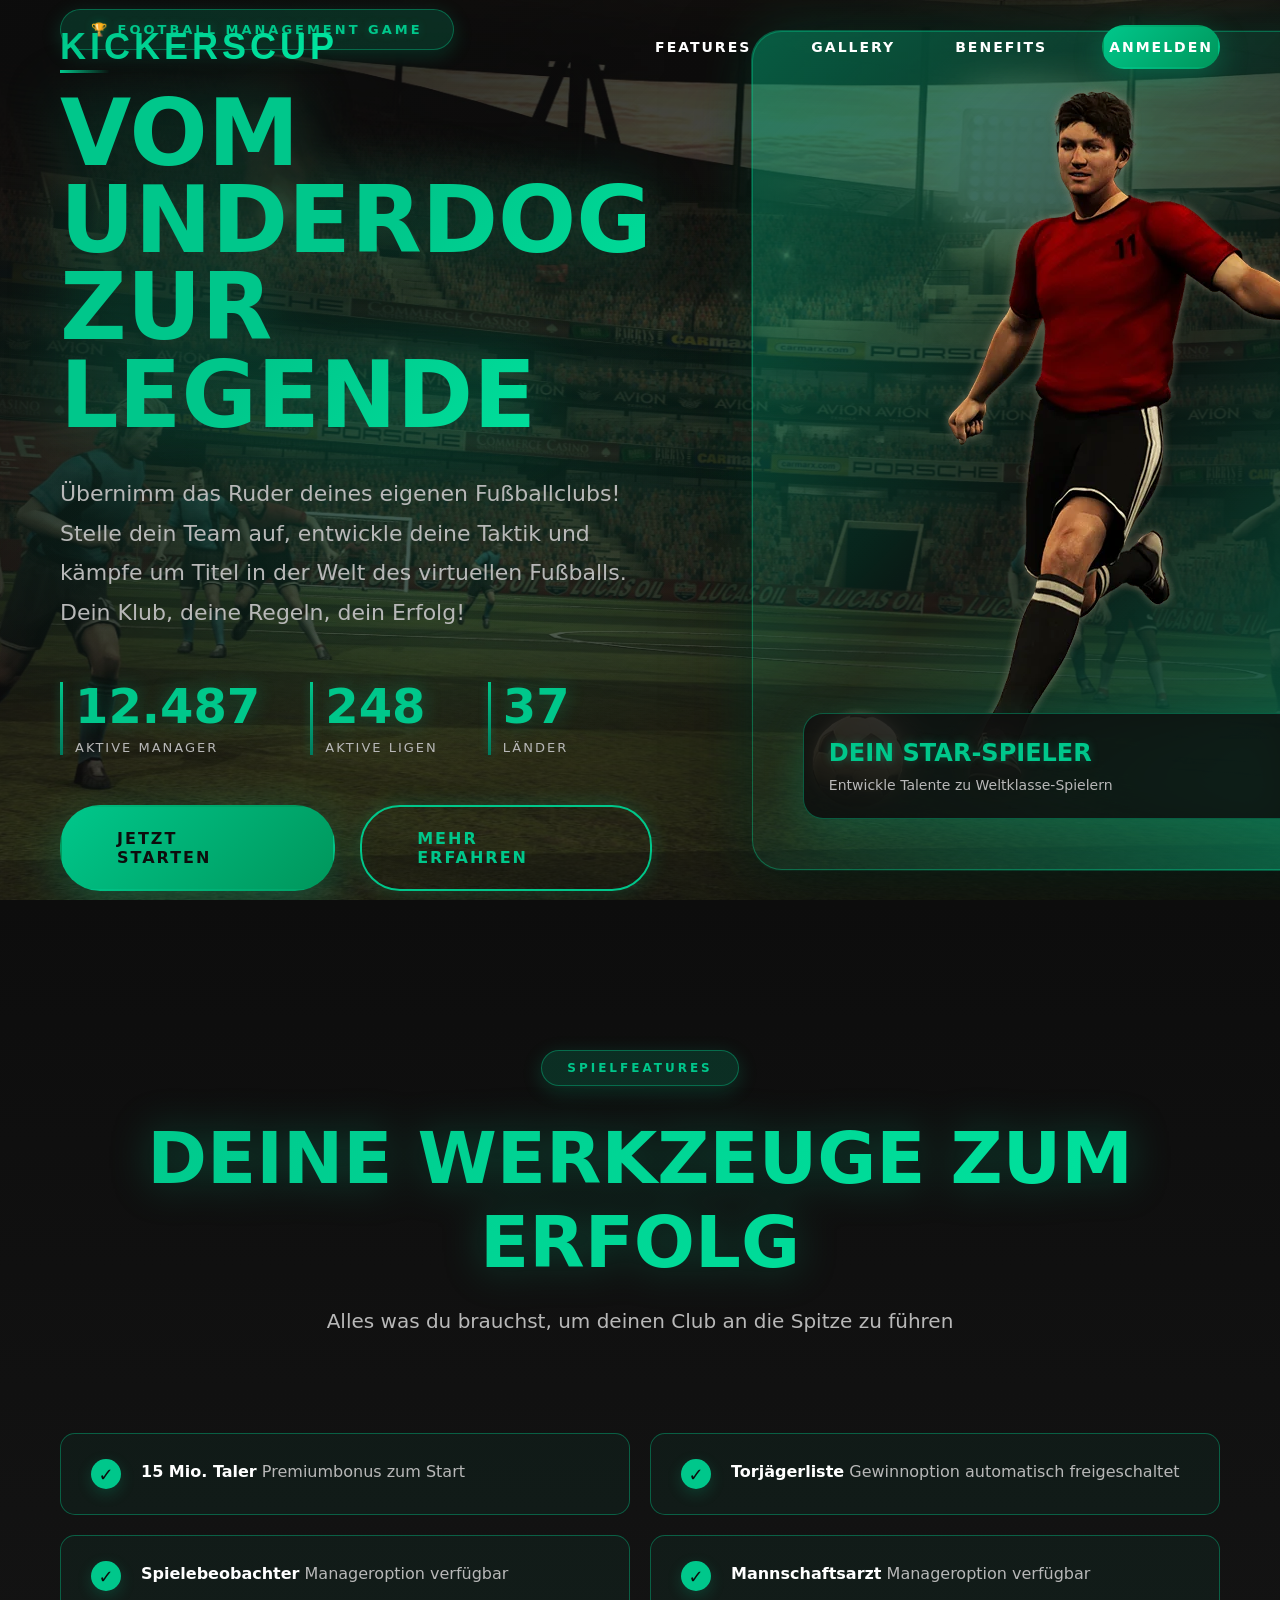
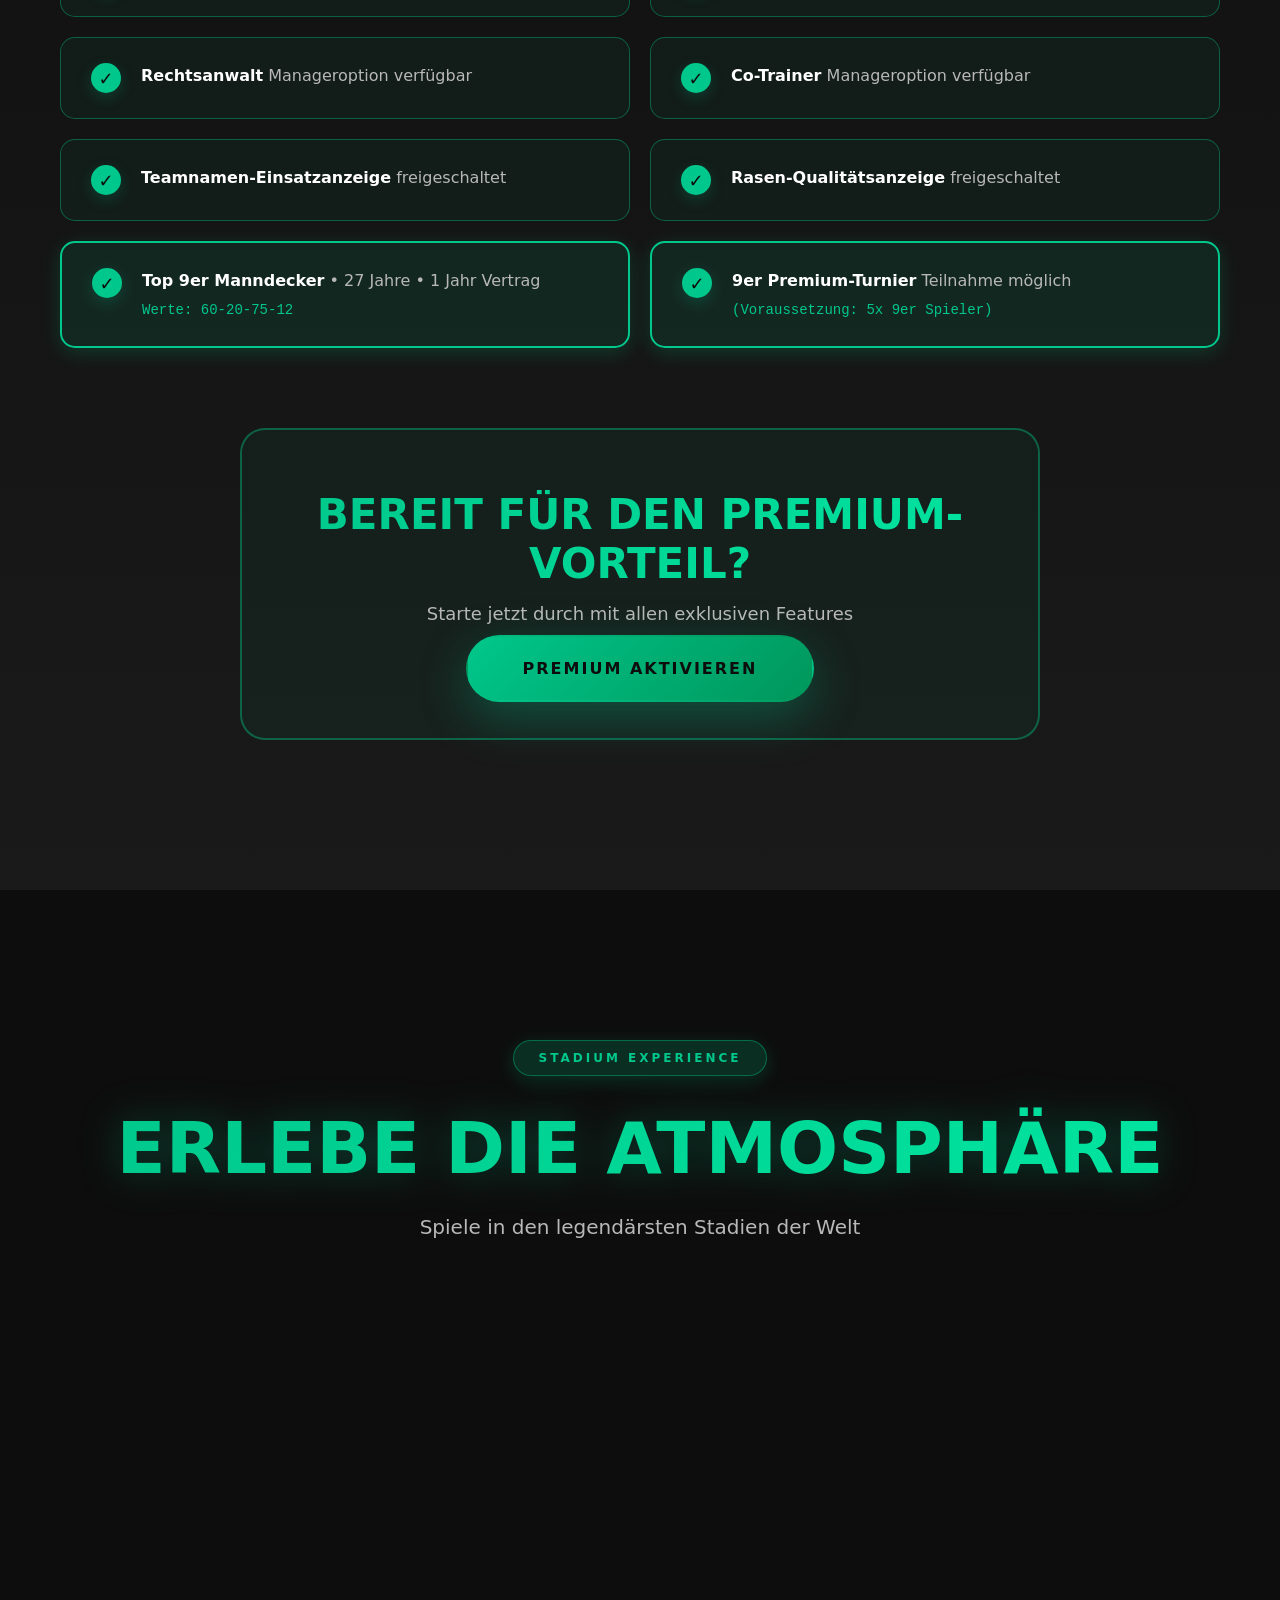
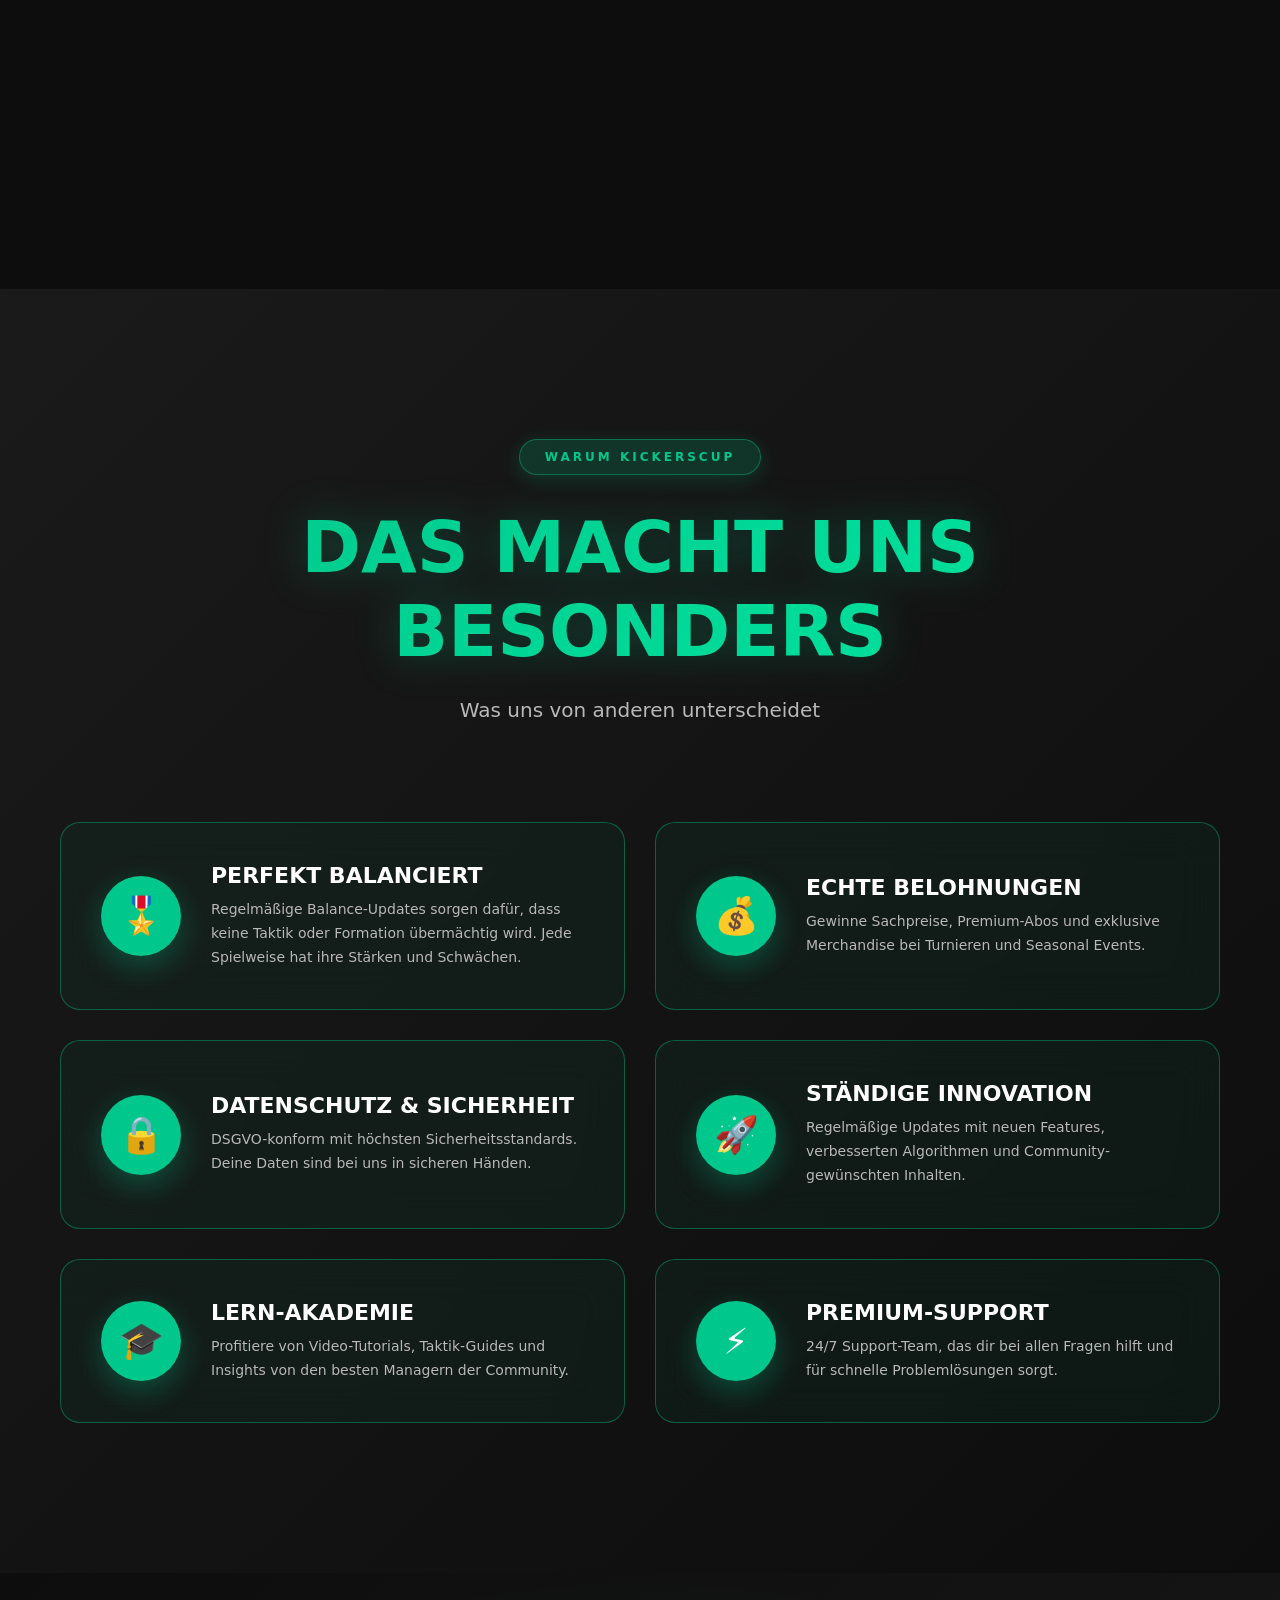
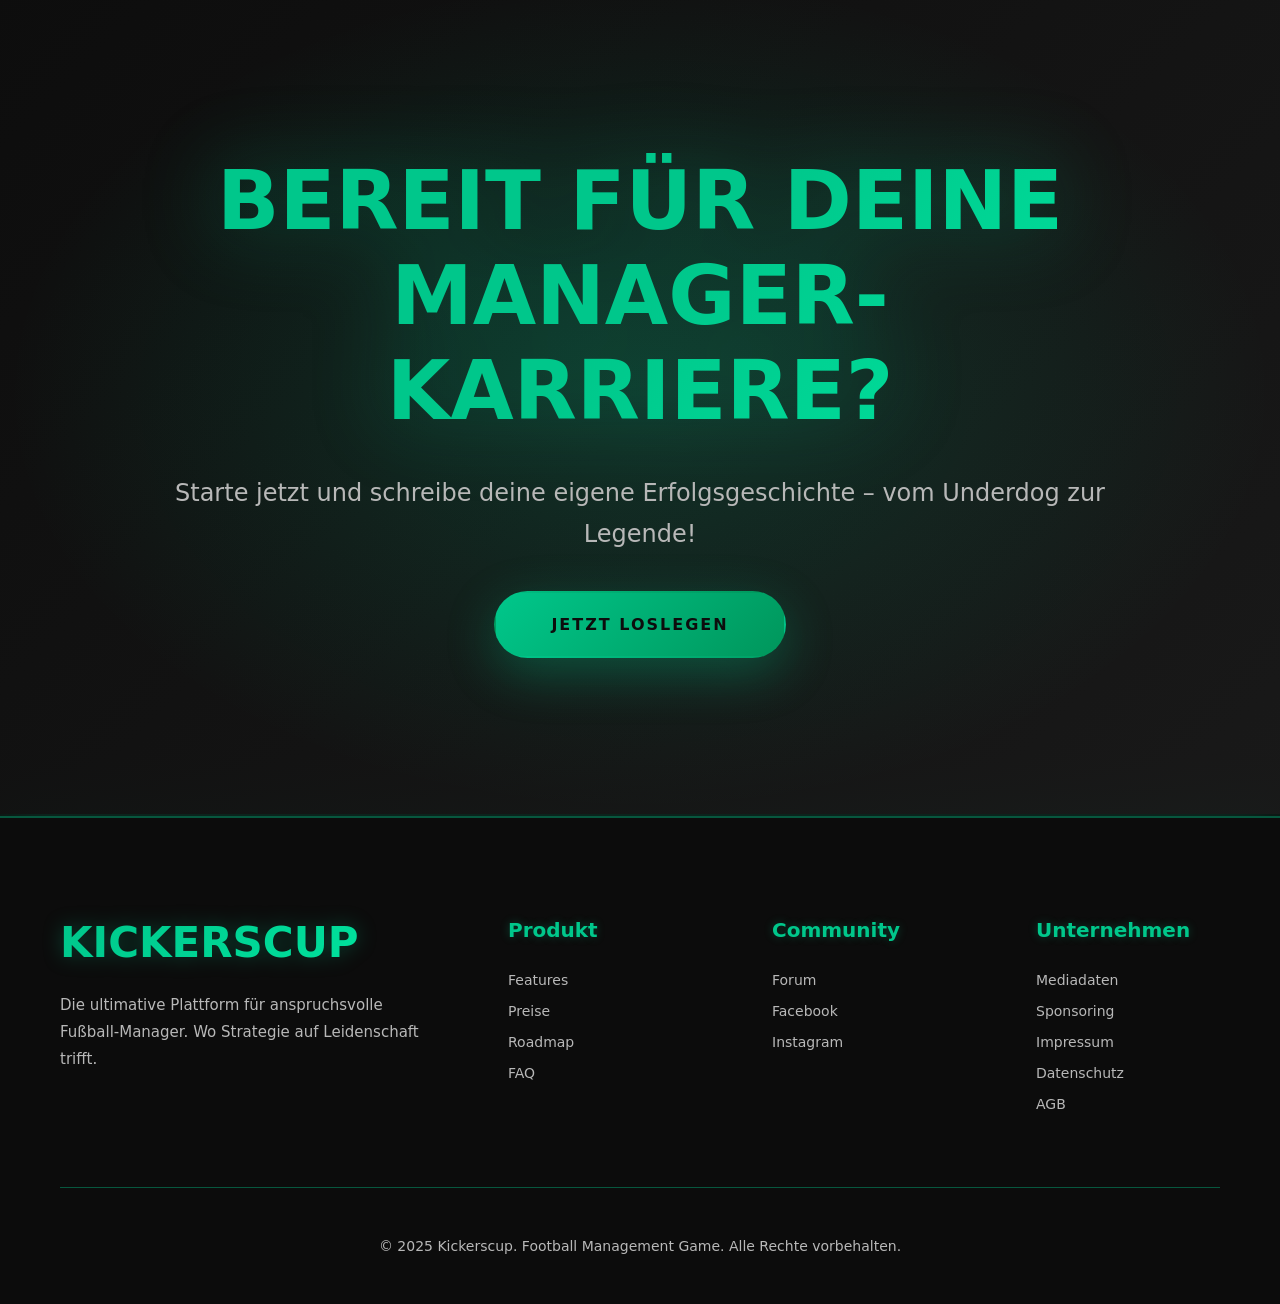
==== commit a383f11d: "Change Landingpage to index." ====
--- a/index.html
+++ b/index.html
@@ -54,1487 +54,8 @@
           fetchpriority="high"
           media="(max-width: 768px)">
 
-    <style>
-        /* [CSS bleibt unverändert] */
-        /* ⚡ PERFORMANCE: Font Face mit font-display optional für sofortiges Rendering */
-        @font-face {
-            font-family: 'Poppins Fallback';
-            src: local('Arial'), local('Helvetica'), local('sans-serif');
-            size-adjust: 100%;
-            ascent-override: 105%;
-            descent-override: 35%;
-            line-gap-override: 10%;
-        }
-
-        :root {
-            /* Optimierte Türkis-Palette - dunklere Grüntöne */
-            --gold-primary: #00c78b;
-            --gold-light: #00965b;
-            --platinum: #00e6a0;
-            --dark-primary: #0d0d0d;
-            --dark-secondary: #1a1a1a;
-            --text-white: #ffffff;
-            --text-muted: #b8b8b8;
-            --accent-blue: #00c78b;
-            --accent-green: #00c78b;
-            --accent-dark: #007a5e;
-
-            /* Türkis-Effekte */
-            --turquoise-glow: rgba(0, 199, 139, 0.3);
-            --turquoise-border: rgba(0, 199, 139, 0.4);
-            --turquoise-shadow: rgba(0, 199, 139, 0.2);
-            --turquoise-light: rgba(0, 230, 160, 0.15);
-        }
-
-        * {
-            margin: 0;
-            padding: 0;
-            box-sizing: border-box;
-        }
-
-        body {
-            /* ⚡ PERFORMANCE: System-Font-Fallback für schnelleres Initial Rendering */
-            font-family: 'Poppins', -apple-system, BlinkMacSystemFont, 'Segoe UI', system-ui, sans-serif;
-            background: var(--dark-primary);
-            color: var(--text-white);
-            overflow-x: hidden;
-        }
-
-        h1, h2, h3 {
-            /* ⚡ PERFORMANCE: System-Font-Fallback für Headlines */
-            font-family: 'Rajdhani', -apple-system, BlinkMacSystemFont, 'Segoe UI', system-ui, sans-serif;
-            font-weight: 700;
-            text-transform: uppercase;
-        }
-
-        /* Improved Glass Morphism */
-        .glass {
-            background: rgba(26, 26, 26, 0.8); /* Fallback für Browser ohne backdrop-filter */
-            background: rgba(0, 199, 139, 0.03);
-            backdrop-filter: blur(15px);
-            -webkit-backdrop-filter: blur(15px);
-            border: 1px solid var(--turquoise-border);
-        }
-
-        /* Navigation */
-        .premium-nav {
-            position: fixed;
-            top: 0;
-            width: 100%;
-            z-index: 3000;
-            padding: 25px 0;
-            transition:
-                    background 0.4s cubic-bezier(0.4, 0, 0.2, 1),
-                    padding 0.4s cubic-bezier(0.4, 0, 0.2, 1),
-                    box-shadow 0.4s cubic-bezier(0.4, 0, 0.2, 1),
-                    border-bottom 0.4s cubic-bezier(0.4, 0, 0.2, 1);
-        }
-
-        .premium-nav.scrolled {
-            background: rgba(13, 13, 13, 0.95);
-            backdrop-filter: blur(20px);
-            padding: 15px 0;
-            box-shadow: 0 10px 50px rgba(0, 199, 139, 0.1);
-            border-bottom: 1px solid var(--turquoise-border);
-        }
-
-        .nav-wrapper {
-            max-width: 1600px;
-            margin: 0 auto;
-            padding: 0 60px;
-            display: flex;
-            justify-content: space-between;
-            align-items: center;
-        }
-
-        .brand-logo {
-            font-family: 'Rajdhani', sans-serif;
-            font-size: 36px;
-            font-weight: 700;
-            background: linear-gradient(135deg, var(--gold-primary), var(--platinum));
-            -webkit-background-clip: text;
-            -webkit-text-fill-color: transparent;
-            background-clip: text;
-            letter-spacing: 4px;
-            position: relative;
-            transition:
-                    letter-spacing 0.3s ease,
-                    filter 0.3s ease;
-        }
-
-        .brand-logo:hover {
-            letter-spacing: 5px;
-            filter: drop-shadow(0 0 10px var(--turquoise-glow));
-        }
-
-        .brand-logo::after {
-            content: '';
-            position: absolute;
-            bottom: -5px;
-            left: 0;
-            width: 50px;
-            height: 3px;
-            background: linear-gradient(90deg, var(--gold-primary), transparent);
-            transition: width 0.3s;
-        }
-
-        .brand-logo:hover::after {
-            width: 100px;
-        }
-
-        .nav-menu {
-            display: flex;
-            gap: 50px;
-            align-items: center;
-        }
-
-        .nav-menu a {
-            color: var(--text-white);
-            text-decoration: none;
-            font-weight: 600;
-            font-size: 14px;
-            text-transform: uppercase;
-            letter-spacing: 2px;
-            transition:
-                    color 0.3s ease,
-                    text-shadow 0.3s ease;
-            position: relative;
-            padding: 10px 5px;
-            min-height: 44px;
-            display: flex;
-            align-items: center;
-        }
-
-        .nav-menu a::before {
-            content: '';
-            position: absolute;
-            bottom: -8px;
-            left: 50%;
-            transform: translateX(-50%);
-            width: 0;
-            height: 2px;
-            background: var(--gold-primary);
-            transition: width 0.3s;
-            box-shadow: 0 0 10px var(--turquoise-glow);
-        }
-
-        .nav-menu a:hover {
-            color: var(--gold-primary);
-            text-shadow: 0 0 20px var(--turquoise-glow);
-        }
-
-        .nav-menu a:hover::before {
-            width: 100%;
-        }
-
-        .btn-nav-premium {
-            background: linear-gradient(135deg, var(--gold-primary), var(--gold-light));
-            color: var(--dark-primary);
-            padding: 14px 40px;
-            border-radius: 30px;
-            font-weight: 700;
-            text-transform: uppercase;
-            letter-spacing: 2px;
-            box-shadow: 0 8px 30px var(--turquoise-glow);
-            transition:
-                    transform 0.3s ease,
-                    box-shadow 0.3s ease,
-                    border-color 0.3s ease;
-            border: 2px solid transparent;
-            min-height: 44px;
-        }
-
-        .btn-nav-premium:hover {
-            transform: translateY(-3px);
-            box-shadow:
-                    0 12px 40px var(--turquoise-glow),
-                    0 0 40px var(--turquoise-shadow),
-                    inset 0 1px 0 rgba(255, 255, 255, 0.2);
-            border-color: var(--platinum);
-        }
-
-        /* Hero Premium */
-        .hero-premium {
-            min-height: 100vh;
-            position: relative;
-            display: flex;
-            align-items: center;
-            overflow: hidden;
-        }
-
-        .hero-bg-layer {
-            position: absolute;
-            top: 0;
-            left: 0;
-            width: 100%;
-            height: 100%;
-            background: url('background-header.jpg') center center/cover no-repeat;
-            animation: kenBurns 30s ease-in-out infinite alternate;
-            /* ⚡ PERFORMANCE: will-change für bessere Animation-Performance */
-            will-change: transform;
-        }
-
-        /* ⚡ PERFORMANCE: Ken Burns Animation auf Mobile deaktivieren */
-        @media (max-width: 768px) {
-            .hero-bg-layer {
-                animation: none;
-                will-change: auto;
-            }
-        }
-
-        /* WebP support for hero background */
-        @supports (background-image: url('image.webp')) {
-            .hero-bg-layer {
-                background-image: url('background-header.webp');
-            }
-
-            /* ⚡ PERFORMANCE: Mobile-optimiertes Bild (~60% kleiner) */
-            @media (max-width: 768px) {
-                .hero-bg-layer {
-                    background-image: url('background-header-mobile.webp');
-                }
-            }
-        }
-
-        @keyframes kenBurns {
-            0% { transform: scale(1) translateX(0); }
-            100% { transform: scale(1.15) translateX(-5%); }
-        }
-
-        .hero-overlay-gradient {
-            position: absolute;
-            top: 0;
-            left: 0;
-            width: 100%;
-            height: 100%;
-            background: linear-gradient(
-                    135deg,
-                    rgba(13, 13, 13, 0.95) 0%,
-                    rgba(13, 13, 13, 0.7) 50%,
-                    rgba(13, 13, 13, 0.9) 100%
-            );
-        }
-
-        /* Zusätzlicher Türkis-Glow-Layer */
-        .hero-premium::after {
-            content: '';
-            position: absolute;
-            top: 0;
-            left: 0;
-            width: 100%;
-            height: 100%;
-            background: radial-gradient(
-                    ellipse at 30% 50%,
-                    var(--turquoise-light) 0%,
-                    transparent 50%
-            );
-            z-index: 1;
-            pointer-events: none;
-        }
-
-        .hero-content-grid {
-            position: relative;
-            z-index: 100;
-            max-width: 1600px;
-            margin: 0 auto;
-            padding: 0 60px;
-            display: grid;
-            grid-template-columns: 1.2fr 0.8fr;
-            gap: 100px;
-            align-items: center;
-        }
-
-        .hero-main-content {
-            max-width: 800px;
-        }
-
-        .hero-pre-title {
-            display: inline-flex;
-            align-items: center;
-            gap: 15px;
-            background: var(--turquoise-light);
-            border: 1px solid var(--turquoise-border);
-            padding: 12px 30px;
-            border-radius: 50px;
-            margin-bottom: 40px;
-            animation: slideInFromLeft 1s ease-out;
-            box-shadow: 0 5px 20px var(--turquoise-shadow);
-        }
-
-        @keyframes slideInFromLeft {
-            from { opacity: 0; transform: translateX(-50px); }
-            to { opacity: 1; transform: translateX(0); }
-        }
-
-        .hero-pre-title span {
-            color: var(--gold-primary);
-            font-weight: 700;
-            font-size: 13px;
-            text-transform: uppercase;
-            letter-spacing: 3px;
-            text-shadow: 0 0 10px var(--turquoise-glow);
-        }
-
-        .hero-title-premium {
-            font-size: 92px;
-            line-height: 0.95;
-            margin-bottom: 35px;
-            background: linear-gradient(135deg, var(--gold-primary) 0%, var(--accent-green) 50%, var(--platinum) 100%);
-            -webkit-background-clip: text;
-            -webkit-text-fill-color: transparent;
-            background-clip: text;
-            animation: slideInFromLeft 1s ease-out 0.2s both;
-            filter: drop-shadow(0 0 30px var(--turquoise-glow));
-        }
-
-        .hero-subtitle-premium {
-            font-size: 22px;
-            line-height: 1.8;
-            color: var(--text-muted);
-            margin-bottom: 50px;
-            animation: slideInFromLeft 1s ease-out 0.4s both;
-        }
-
-        .hero-premium-stats {
-            display: flex;
-            gap: 50px;
-            margin-bottom: 50px;
-            animation: slideInFromLeft 1s ease-out 0.6s both;
-        }
-
-        .premium-stat-box {
-            position: relative;
-            transition: transform 0.3s;
-        }
-
-        .premium-stat-box:hover {
-            transform: translateY(-5px);
-        }
-
-        .premium-stat-box::before {
-            content: '';
-            position: absolute;
-            left: 0;
-            top: 0;
-            width: 3px;
-            height: 100%;
-            background: linear-gradient(to bottom, var(--gold-primary), var(--accent-dark));
-            box-shadow: 0 0 10px var(--turquoise-glow);
-        }
-
-        .premium-stat-box .stat-value {
-            font-size: 48px;
-            font-weight: 900;
-            color: var(--gold-primary);
-            line-height: 1;
-            margin-bottom: 10px;
-            margin-left: 15px;
-            text-shadow: 0 0 20px var(--turquoise-glow);
-        }
-
-        .premium-stat-box .stat-label {
-            font-size: 13px;
-            color: var(--text-muted);
-            text-transform: uppercase;
-            letter-spacing: 2px;
-            margin-left: 15px;
-        }
-
-        .hero-buttons-premium {
-            display: flex;
-            gap: 25px;
-            animation: slideInFromLeft 1s ease-out 0.8s both;
-        }
-
-        .btn-premium-large {
-            padding: 22px 55px;
-            border-radius: 40px;
-            font-weight: 700;
-            text-decoration: none;
-            text-transform: uppercase;
-            letter-spacing: 2px;
-            transition: all 0.4s cubic-bezier(0.4, 0, 0.2, 1);
-            font-size: 16px;
-            position: relative;
-            overflow: hidden;
-        }
-
-        .btn-premium-large::before {
-            content: '';
-            position: absolute;
-            top: 50%;
-            left: 50%;
-            width: 0;
-            height: 0;
-            border-radius: 50%;
-            background: rgba(255, 255, 255, 0.1);
-            transform: translate(-50%, -50%);
-            transition: width 0.6s, height 0.6s;
-        }
-
-        .btn-premium-large:hover::before {
-            width: 300px;
-            height: 300px;
-        }
-
-        .btn-gold-gradient {
-            background: linear-gradient(135deg, var(--gold-primary), var(--gold-light));
-            color: var(--dark-primary);
-            box-shadow: 0 15px 50px var(--turquoise-glow);
-            border: 2px solid transparent;
-        }
-
-        .btn-gold-gradient:hover {
-            transform: translateY(-4px);
-            box-shadow:
-                    0 20px 60px var(--turquoise-glow),
-                    0 0 40px var(--turquoise-shadow),
-                    inset 0 1px 0 rgba(255, 255, 255, 0.2);
-            border-color: var(--platinum);
-        }
-
-        .btn-outline-gold {
-            background: transparent;
-            border: 2px solid var(--gold-primary);
-            color: var(--gold-primary);
-            box-shadow: 0 0 20px var(--turquoise-shadow);
-        }
-
-        .btn-outline-gold:hover {
-            background: var(--gold-primary);
-            color: var(--dark-primary);
-            box-shadow: 0 15px 50px var(--turquoise-glow);
-            text-shadow: none;
-        }
-
-        /* Hero Player Showcase */
-        .hero-player-section {
-            position: relative;
-            animation: slideInFromRight 1s ease-out 0.5s both;
-        }
-
-        @keyframes slideInFromRight {
-            from { opacity: 0; transform: translateX(50px); }
-            to { opacity: 1; transform: translateX(0); }
-        }
-
-        .player-card-premium {
-            position: relative;
-            background: rgba(0, 199, 139, 0.05);
-            backdrop-filter: blur(30px);
-            border: 1px solid var(--turquoise-border);
-            border-radius: 30px;
-            padding: 50px;
-            box-shadow:
-                    0 30px 80px rgba(0, 0, 0, 0.5),
-                    0 0 60px var(--turquoise-shadow);
-            transition: all 0.4s;
-        }
-
-        .player-card-premium:hover {
-            transform: translateY(-10px);
-            box-shadow:
-                    0 40px 100px rgba(0, 0, 0, 0.6),
-                    0 0 80px var(--turquoise-glow);
-        }
-
-        /* 🛠️ FIX CLS / Non-Composited Animation: Die 'shimmer' Animation auf background-position
-           wurde entfernt, da sie nicht zusammengesetzt (non-composited) ist und den CLS-Wert erhöhen kann.
-           Das ::before-Element dient nun als statischer Grenz-Glow. */
-        .player-card-premium::before {
-            content: '';
-            position: absolute;
-            top: -2px;
-            left: -2px;
-            right: -2px;
-            bottom: -2px;
-            background: linear-gradient(135deg, var(--gold-primary), transparent, var(--platinum));
-            border-radius: 30px;
-            opacity: 0.4;
-            z-index: -1;
-            /* animation: shimmer 3s linear infinite; <-- ENTFERNT */
-        }
-
-        /* @keyframes shimmer {
-               0% { background-position: 0% 50%; }
-               50% { background-position: 100% 50%; }
-               100% { background-position: 0% 50%; }
-           }
-           <-- GESAMTE KEYFRAMES-DEFINITION ENTFERNT
-        */
-
-        @keyframes levitate {
-            0%, 100% { transform: translateY(0px); }
-            50% { transform: translateY(-25px); }
-        }
-
-        .player-info-overlay {
-            position: absolute;
-            bottom: 50px;
-            left: 50px;
-            right: 50px;
-            background: rgba(13, 13, 13, 0.85);
-            backdrop-filter: blur(20px);
-            border: 1px solid var(--turquoise-border);
-            border-radius: 20px;
-            padding: 25px;
-            box-shadow: 0 10px 40px var(--turquoise-shadow);
-        }
-
-        /* FIX ACCESSIBILITY: New class for the non-heading title to keep styles */
-        .player-info-overlay .player-title {
-            font-family: 'Rajdhani', -apple-system, BlinkMacSystemFont, 'Segoe UI', system-ui, sans-serif;
-            font-size: 24px;
-            font-weight: 700;
-            text-transform: uppercase;
-            color: var(--gold-primary);
-            margin-bottom: 10px;
-            text-shadow: 0 0 10px var(--turquoise-glow);
-        }
-
-        .player-info-overlay h3 {
-            /* This rule is now obsolete for the player title, but kept for potential future h3 usage */
-            font-size: 24px;
-            color: var(--gold-primary);
-            margin-bottom: 10px;
-            text-shadow: 0 0 10px var(--turquoise-glow);
-        }
-
-        .player-info-overlay p {
-            color: var(--text-muted);
-            font-size: 14px;
-        }
-
-        /* Premium Features */
-        .premium-features-section {
-            padding: 150px 60px;
-            background: linear-gradient(to bottom, var(--dark-primary) 0%, var(--dark-secondary) 100%);
-            position: relative;
-        }
-
-        .premium-features-section::before {
-            content: '';
-            position: absolute;
-            top: 0;
-            left: 0;
-            width: 100%;
-            height: 100%;
-            background: url('flashlights.jpg') center center/cover no-repeat fixed;
-            opacity: 0.05;
-        }
-
-        /* WebP support for premium features background */
-        @supports (background-image: url('image.webp')) {
-            .premium-features-section::before {
-                background-image: url('flashlights.webp');
-            }
-        }
-
-        .premium-features-content {
-            position: relative;
-            z-index: 10;
-            max-width: 1600px;
-            margin: 0 auto;
-        }
-
-        .premium-section-header {
-            text-align: center;
-            margin-bottom: 100px;
-        }
-
-        .section-badge {
-            display: inline-block;
-            background: var(--turquoise-light);
-            border: 1px solid var(--turquoise-border);
-            color: var(--gold-primary);
-            padding: 10px 25px;
-            border-radius: 30px;
-            font-weight: 700;
-            font-size: 12px;
-            text-transform: uppercase;
-            letter-spacing: 3px;
-            margin-bottom: 30px;
-            box-shadow: 0 5px 20px var(--turquoise-shadow);
-            animation: float-badge 3s ease-in-out infinite;
-        }
-
-        @keyframes float-badge {
-            0%, 100% { transform: translateY(0px); }
-            50% { transform: translateY(-10px); }
-        }
-
-        .premium-section-header h2 {
-            font-size: 72px;
-            margin-bottom: 25px;
-            background: linear-gradient(135deg, var(--gold-primary), var(--platinum));
-            -webkit-background-clip: text;
-            -webkit-text-fill-color: transparent;
-            background-clip: text;
-            filter: drop-shadow(0 0 20px var(--turquoise-glow));
-        }
-
-        .premium-section-header p {
-            font-size: 20px;
-            color: var(--text-muted);
-            max-width: 700px;
-            margin: 0 auto;
-        }
-
-        /* Stadium Gallery */
-        .stadium-gallery-section {
-            padding: 150px 60px;
-            background: var(--dark-primary);
-        }
-
-        .stadium-gallery-container {
-            max-width: 1600px;
-            margin: 0 auto;
-        }
-
-        .gallery-grid {
-            display: grid;
-            grid-template-columns: repeat(2, 1fr);
-            gap: 30px;
-            margin-top: 60px;
-        }
-
-        .gallery-item {
-            position: relative;
-            border-radius: 25px;
-            overflow: hidden;
-            height: 400px;
-            cursor: pointer;
-            transition: all 0.4s;
-            border: 2px solid transparent;
-        }
-
-        .gallery-item:hover {
-            transform: scale(1.03);
-            box-shadow: 0 30px 80px var(--turquoise-glow);
-            border-color: var(--gold-primary);
-        }
-
-        .gallery-item:hover img {
-            transform: scale(1.1);
-        }
-
-        .gallery-overlay {
-            position: absolute;
-            top: 0;
-            left: 0;
-            width: 100%;
-            height: 100%;
-            background: linear-gradient(to top, rgba(0, 199, 139, 0.9) 0%, transparent 100%);
-            display: flex;
-            align-items: flex-end;
-            padding: 40px;
-            opacity: 0;
-            transition: opacity 0.4s;
-        }
-
-        .gallery-item:hover .gallery-overlay {
-            opacity: 1;
-        }
-
-        .gallery-overlay h3 {
-            font-size: 32px;
-            color: var(--text-white);
-            text-shadow: 0 0 20px var(--turquoise-glow);
-        }
-
-        /* Exclusive Benefits */
-        .exclusive-benefits {
-            padding: 150px 60px;
-            background: linear-gradient(135deg, var(--dark-secondary) 0%, var(--dark-primary) 100%);
-        }
-
-        .benefits-container {
-            max-width: 1400px;
-            margin: 0 auto;
-        }
-
-        .benefits-grid {
-            display: grid;
-            grid-template-columns: repeat(2, 1fr);
-            gap: 30px;
-            margin-top: 60px;
-        }
-
-        .benefit-item {
-            background: rgba(0, 199, 139, 0.05);
-            backdrop-filter: blur(20px);
-            border: 1px solid var(--turquoise-border);
-            border-radius: 20px;
-            padding: 40px;
-            display: flex;
-            align-items: center;
-            gap: 30px;
-            transition: all 0.3s;
-        }
-
-        .benefit-item:hover {
-            border-color: var(--gold-primary);
-            transform: translateX(10px);
-            box-shadow: 0 15px 50px var(--turquoise-glow);
-            background: rgba(0, 199, 139, 0.08);
-        }
-
-        .benefit-icon {
-            width: 80px;
-            height: 80px;
-            background: linear-gradient(135deg, var(--gold-primary), var(--accent-green));
-            border-radius: 50%;
-            display: flex;
-            align-items: center;
-            justify-content: center;
-            font-size: 36px;
-            flex-shrink: 0;
-            box-shadow: 0 10px 30px var(--turquoise-glow);
-            transition: all 0.3s;
-        }
-
-        .benefit-item:hover .benefit-icon {
-            transform: scale(1.1) rotate(10deg);
-        }
-
-        /* FIX ACCESSIBILITY: Update h4 selector to h3 */
-        .benefit-content h3 {
-            font-size: 22px;
-            margin-bottom: 10px;
-            color: var(--text-white);
-        }
-
-        .benefit-content p {
-            color: var(--text-muted);
-            line-height: 1.7;
-            font-size: 14px;
-        }
-
-        /* Final Premium CTA */
-        .final-premium-cta {
-            padding: 180px 60px;
-            background: url('flashlights.jpg') center center/cover no-repeat fixed;
-            position: relative;
-        }
-
-        /* WebP support for final CTA background */
-        @supports (background-image: url('image.webp')) {
-            .final-premium-cta {
-                background-image: url('flashlights.webp');
-            }
-        }
-
-        .final-premium-cta::before {
-            content: '';
-            position: absolute;
-            top: 0;
-            left: 0;
-            width: 100%;
-            height: 100%;
-            background: linear-gradient(135deg, rgba(13, 13, 13, 0.95), rgba(26, 26, 26, 0.9));
-        }
-
-        .final-premium-cta::after {
-            content: '';
-            position: absolute;
-            top: 0;
-            left: 0;
-            width: 100%;
-            height: 100%;
-            background: radial-gradient(ellipse at center, var(--turquoise-light) 0%, transparent 70%);
-        }
-
-        .final-cta-content {
-            position: relative;
-            z-index: 10;
-            max-width: 1000px;
-            margin: 0 auto;
-            text-align: center;
-        }
-
-        .final-cta-content h2 {
-            font-size: 82px;
-            margin-bottom: 35px;
-            background: linear-gradient(135deg, var(--gold-primary), var(--accent-green), var(--platinum));
-            -webkit-background-clip: text;
-            -webkit-text-fill-color: transparent;
-            background-clip: text;
-            filter: drop-shadow(0 0 40px var(--turquoise-glow));
-        }
-
-        .final-cta-content p {
-            font-size: 24px;
-            color: var(--text-muted);
-            margin-bottom: 60px;
-            line-height: 1.7;
-        }
-
-        /* Footer Premium */
-        footer {
-            background: rgba(13, 13, 13, 0.98);
-            border-top: 2px solid var(--turquoise-border);
-            padding: 100px 60px 50px;
-            box-shadow: 0 -10px 50px var(--turquoise-shadow);
-        }
-
-        .footer-premium-grid {
-            max-width: 1600px;
-            margin: 0 auto;
-            display: grid;
-            grid-template-columns: 2fr 1fr 1fr 1fr;
-            gap: 80px;
-            margin-bottom: 60px;
-        }
-
-        .footer-brand-premium h3 {
-            font-size: 42px;
-            background: linear-gradient(135deg, var(--gold-primary), var(--platinum));
-            -webkit-background-clip: text;
-            -webkit-text-fill-color: transparent;
-            background-clip: text;
-            margin-bottom: 25px;
-            filter: drop-shadow(0 0 10px var(--turquoise-glow));
-        }
-
-        .footer-column h4 {
-            font-size: 20px;
-            margin-bottom: 30px;
-            color: var(--gold-primary);
-            text-shadow: 0 0 10px var(--turquoise-glow);
-        }
-
-        .footer-brand-premium p {
-            color: var(--text-muted);
-            line-height: 1.8;
-            font-size: 15px;
-        }
-
-        .footer-column a {
-            display: block;
-            color: var(--text-muted);
-            text-decoration: none;
-            margin-bottom: 15px;
-            font-size: 14px;
-            transition: all 0.3s;
-            position: relative;
-            padding-left: 0;
-        }
-
-        .footer-column a::before {
-            content: '→';
-            position: absolute;
-            left: -20px;
-            opacity: 0;
-            transition: all 0.3s;
-            color: var(--gold-primary);
-        }
-
-        .footer-column a:hover {
-            color: var(--gold-primary);
-            padding-left: 25px;
-            text-shadow: 0 0 10px var(--turquoise-glow);
-        }
-
-        .footer-column a:hover::before {
-            left: 0;
-            opacity: 1;
-        }
-
-        .footer-bottom-premium {
-            max-width: 1600px;
-            margin: 0 auto;
-            padding-top: 50px;
-            border-top: 1px solid var(--turquoise-border);
-            text-align: center;
-            color: var(--text-muted);
-            font-size: 14px;
-        }
-
-        /* Scroll Progress Indicator */
-        .scroll-progress {
-            position: fixed;
-            top: 0;
-            left: 0;
-            height: 3px;
-            background: linear-gradient(90deg, var(--gold-primary), var(--platinum));
-            z-index: 9999;
-            transition: width 0.1s;
-            box-shadow: 0 0 10px var(--turquoise-glow);
-        }
-
-        /* Utility Classes */
-        .hidden {
-            display: none !important;
-        }
-
-        /* Responsive */
-        @media (max-width: 768px) {
-            .hero-content-grid { grid-template-columns: 1fr; }
-            .hero-title-premium { font-size: 52px; }
-            .gallery-grid { grid-template-columns: 1fr; }
-            .benefits-grid { grid-template-columns: 1fr; }
-            .footer-premium-grid { grid-template-columns: 1fr; }
-            .nav-menu { display: none; }
-            .hero-premium-stats { flex-direction: column; gap: 30px; }
-        }
-
-        /* Loading Animation */
-        @keyframes fadeIn {
-            from { opacity: 0; }
-            to { opacity: 1; }
-        }
-
-        body {
-            animation: fadeIn 0.5s ease-out;
-        }
-
-        /* =======================
-           PREMIUM BENEFITS GRID
-           ======================= */
-
-        /* Premium Details Section */
-        .premium-details-section {
-            margin-top: 100px;
-            padding-top: 80px;
-            border-top: 1px solid var(--turquoise-border);
-        }
-
-        /* Premium CTA Inline */
-        .premium-cta-inline {
-            margin-top: 80px;
-            text-align: center;
-            padding: 60px 40px;
-            background: rgba(0, 199, 139, 0.05);
-            border: 2px solid var(--turquoise-border);
-            border-radius: 25px;
-            max-width: 800px;
-            margin-left: auto;
-            margin-right: auto;
-        }
-
-        .premium-cta-inline h3 {
-            font-size: 42px;
-            background: linear-gradient(135deg, var(--gold-primary), var(--platinum));
-            -webkit-background-clip: text;
-            -webkit-text-fill-color: transparent;
-            background-clip: text;
-            margin-bottom: 15px;
-        }
-
-        .premium-cta-inline p {
-            font-size: 18px;
-            color: var(--text-muted);
-            margin-bottom: 35px;
-        }
-
-        .premium-details-header {
-            text-align: center;
-            margin-bottom: 60px;
-        }
-
-        .premium-details-header h3 {
-            font-size: 48px;
-            background: linear-gradient(135deg, var(--gold-primary), var(--platinum));
-            -webkit-background-clip: text;
-            -webkit-text-fill-color: transparent;
-            background-clip: text;
-            margin-bottom: 15px;
-        }
-
-        .premium-details-header p {
-            font-size: 18px;
-            color: var(--text-muted);
-        }
-
-        .premium-benefits-grid {
-            display: grid;
-            grid-template-columns: repeat(2, 1fr);
-            gap: 20px;
-            max-width: 1200px;
-            margin: 0 auto;
-        }
-
-        .premium-benefit-box {
-            background: rgba(0, 199, 139, 0.05);
-            border: 1px solid var(--turquoise-border);
-            border-radius: 15px;
-            padding: 25px 30px;
-            display: flex;
-            align-items: flex-start;
-            gap: 20px;
-            transition: all 0.3s;
-        }
-
-        .premium-benefit-box:hover {
-            background: rgba(0, 199, 139, 0.08);
-            border-color: var(--gold-primary);
-            transform: translateX(5px);
-            box-shadow: 0 10px 30px var(--turquoise-shadow);
-        }
-
-        .premium-benefit-box.highlight {
-            background: rgba(0, 199, 139, 0.1);
-            border: 2px solid var(--gold-primary);
-            box-shadow: 0 5px 20px var(--turquoise-shadow);
-        }
-
-        .premium-benefit-box.highlight:hover {
-            box-shadow: 0 15px 40px var(--turquoise-glow);
-        }
-
-        .benefit-check {
-            width: 30px;
-            height: 30px;
-            background: linear-gradient(135deg, var(--gold-primary), var(--accent-green));
-            border-radius: 50%;
-            display: flex;
-            align-items: center;
-            justify-content: center;
-            color: var(--dark-primary);
-            font-weight: 900;
-            font-size: 18px;
-            flex-shrink: 0;
-            box-shadow: 0 5px 15px var(--turquoise-shadow);
-        }
-
-        .benefit-text {
-            flex: 1;
-            color: var(--text-muted);
-            line-height: 1.6;
-        }
-
-        .benefit-text strong {
-            color: var(--text-white);
-            font-weight: 700;
-        }
-
-        .benefit-text .stats {
-            display: block;
-            margin-top: 5px;
-            font-size: 14px;
-            color: var(--gold-primary);
-            font-family: 'Courier New', monospace;
-        }
-
-        @media (max-width: 768px) {
-            .premium-benefits-grid {
-                grid-template-columns: 1fr;
-            }
-        }
-
-        /* =======================
-           AUTH MODALS STYLES
-           ======================= */
-
-        /* Modal Overlay */
-        .modal-overlay {
-            position: fixed;
-            top: 0;
-            left: 0;
-            width: 100%;
-            height: 100%;
-            background: rgba(0, 0, 0, 0.85);
-            backdrop-filter: blur(10px);
-            -webkit-backdrop-filter: blur(10px);
-            z-index: 9998;
-            opacity: 0;
-            visibility: hidden;
-            transition: all 0.3s ease;
-        }
-
-        .modal-overlay.active {
-            opacity: 1;
-            visibility: visible;
-        }
-
-        /* Modal Container */
-        .modal-container {
-            position: fixed;
-            top: 50%;
-            left: 50%;
-            transform: translate(-50%, -50%) scale(0.9);
-            z-index: 9999;
-            width: 90%;
-            max-width: 520px;
-            background: var(--dark-secondary);
-            border-radius: 20px;
-            border: 1px solid var(--turquoise-border);
-            box-shadow:
-                    0 20px 60px rgba(0, 0, 0, 0.5),
-                    0 0 100px var(--turquoise-glow);
-            opacity: 0;
-            visibility: hidden;
-            transition: all 0.4s cubic-bezier(0.4, 0, 0.2, 1);
-            max-height: 90vh;
-            overflow-y: auto;
-        }
-
-        .modal-container.active {
-            opacity: 1;
-            visibility: visible;
-            transform: translate(-50%, -50%) scale(1);
-        }
-
-        /* Custom Scrollbar */
-        .modal-container::-webkit-scrollbar {
-            width: 8px;
-        }
-
-        .modal-container::-webkit-scrollbar-track {
-            background: rgba(0, 0, 0, 0.2);
-            border-radius: 10px;
-        }
-
-        .modal-container::-webkit-scrollbar-thumb {
-            background: var(--gold-primary);
-            border-radius: 10px;
-        }
-
-        /* Modal Header */
-        .modal-header {
-            padding: 40px 40px 30px;
-            text-align: center;
-            border-bottom: 1px solid var(--turquoise-border);
-            position: relative;
-        }
-
-        .modal-close {
-            position: absolute;
-            top: 20px;
-            right: 20px;
-            width: 40px;
-            height: 40px;
-            border: none;
-            background: rgba(255, 255, 255, 0.05);
-            color: var(--text-muted);
-            border-radius: 50%;
-            cursor: pointer;
-            font-size: 24px;
-            transition: all 0.3s;
-            display: flex;
-            align-items: center;
-            justify-content: center;
-        }
-
-        .modal-close:hover {
-            background: var(--gold-primary);
-            color: var(--dark-primary);
-            transform: rotate(90deg);
-        }
-
-        .modal-logo {
-            font-family: 'Rajdhani', sans-serif;
-            font-size: 32px;
-            font-weight: 700;
-            background: linear-gradient(135deg, var(--gold-primary), var(--platinum));
-            -webkit-background-clip: text;
-            -webkit-text-fill-color: transparent;
-            background-clip: text;
-            letter-spacing: 3px;
-            margin-bottom: 10px;
-        }
-
-        .modal-subtitle {
-            color: var(--text-muted);
-            font-size: 14px;
-        }
-
-        /* Tabs */
-        .modal-tabs {
-            display: flex;
-            padding: 0 40px;
-            margin-top: 30px;
-            gap: 10px;
-        }
-
-        .tab-btn {
-            flex: 1;
-            padding: 15px;
-            background: transparent;
-            color: var(--text-muted);
-            border: none;
-            border-bottom: 2px solid transparent;
-            cursor: pointer;
-            font-weight: 600;
-            text-transform: uppercase;
-            letter-spacing: 1px;
-            font-size: 14px;
-            transition: all 0.3s;
-            font-family: 'Poppins', sans-serif;
-        }
-
-        .tab-btn:hover {
-            color: var(--gold-primary);
-        }
-
-        .tab-btn.active {
-            color: var(--gold-primary);
-            border-bottom-color: var(--gold-primary);
-            text-shadow: 0 0 10px var(--turquoise-glow);
-        }
-
-        /* Modal Body */
-        .modal-body {
-            padding: 40px;
-        }
-
-        .tab-content {
-            display: none;
-        }
-
-        .tab-content.active {
-            display: block;
-            animation: modalFadeIn 0.4s ease;
-        }
-
-        @keyframes modalFadeIn {
-            from {
-                opacity: 0;
-                transform: translateY(10px);
-            }
-            to {
-                opacity: 1;
-                transform: translateY(0);
-            }
-        }
-
-        /* Social Login Buttons */
-        .social-login {
-            margin-bottom: 30px;
-        }
-
-        .social-login-title {
-            text-align: center;
-            color: var(--text-muted);
-            font-size: 13px;
-            margin-bottom: 20px;
-            text-transform: uppercase;
-            letter-spacing: 1px;
-        }
-
-        .social-buttons {
-            display: grid;
-            grid-template-columns: repeat(2, 1fr);
-            gap: 15px;
-            margin-bottom: 30px;
-        }
-
-        .btn-social {
-            padding: 14px 20px;
-            background: rgba(255, 255, 255, 0.05);
-            border: 1px solid rgba(255, 255, 255, 0.1);
-            color: var(--text-white);
-            border-radius: 10px;
-            cursor: pointer;
-            font-weight: 600;
-            font-size: 14px;
-            transition: all 0.3s;
-            display: flex;
-            align-items: center;
-            justify-content: center;
-            gap: 10px;
-            font-family: 'Poppins', sans-serif;
-        }
-
-        .btn-social:hover {
-            background: rgba(255, 255, 255, 0.1);
-            border-color: var(--gold-primary);
-            transform: translateY(-2px);
-        }
-
-        .btn-social.google:hover {
-            background: rgba(234, 67, 53, 0.1);
-            border-color: #EA4335;
-        }
-
-        .btn-social.facebook:hover {
-            background: rgba(24, 119, 242, 0.1);
-            border-color: #1877F2;
-        }
-
-        /* Divider */
-        .divider {
-            display: flex;
-            align-items: center;
-            text-align: center;
-            margin: 30px 0;
-            color: var(--text-muted);
-            font-size: 13px;
-        }
-
-        .divider::before,
-        .divider::after {
-            content: '';
-            flex: 1;
-            border-bottom: 1px solid rgba(255, 255, 255, 0.1);
-        }
-
-        .divider span {
-            padding: 0 15px;
-            text-transform: uppercase;
-            letter-spacing: 1px;
-        }
-
-        /* Form Elements */
-        .form-group {
-            margin-bottom: 25px;
-        }
-
-        .form-label {
-            display: block;
-            margin-bottom: 10px;
-            color: var(--text-white);
-            font-weight: 600;
-            font-size: 14px;
-            text-transform: uppercase;
-            letter-spacing: 1px;
-        }
-
-        .form-label .required {
-            color: var(--gold-primary);
-        }
-
-        .form-input {
-            width: 100%;
-            padding: 15px 20px;
-            background: rgba(255, 255, 255, 0.05);
-            border: 1px solid rgba(255, 255, 255, 0.1);
-            border-radius: 10px;
-            color: var(--text-white);
-            font-size: 15px;
-            transition: all 0.3s;
-            font-family: 'Poppins', sans-serif;
-        }
-
-        .form-input:focus {
-            outline: none;
-            border-color: var(--gold-primary);
-            background: rgba(255, 255, 255, 0.08);
-            box-shadow: 0 0 20px var(--turquoise-glow);
-        }
-
-        .form-input::placeholder {
-            color: var(--text-muted);
-        }
-
-        .form-checkbox {
-            display: flex;
-            align-items: center;
-            gap: 10px;
-            margin-bottom: 20px;
-        }
-
-        .form-checkbox input[type="checkbox"] {
-            width: 20px;
-            height: 20px;
-            cursor: pointer;
-            accent-color: var(--gold-primary);
-        }
-
-        .form-checkbox label {
-            color: var(--text-muted);
-            font-size: 14px;
-            cursor: pointer;
-        }
-
-        .form-checkbox label a {
-            color: var(--gold-primary);
-            text-decoration: none;
-        }
-
-        .form-checkbox label a:hover {
-            text-decoration: underline;
-        }
-
-        /* Submit Button */
-        .btn-submit {
-            width: 100%;
-            /* 🛠️ FIX: Feste Dimensionen, um dynamischen Umbruch durch Textänderung zu verhindern */
-            min-height: 54px;
-            display: flex;
-            align-items: center;
-            justify-content: center;
-            /* Ende FIX */
-            padding: 18px;
-            background: linear-gradient(135deg, var(--gold-primary), var(--gold-light));
-            color: var(--dark-primary);
-            border: none;
-            border-radius: 10px;
-            font-weight: 700;
-            text-transform: uppercase;
-            letter-spacing: 2px;
-            cursor: pointer;
-            font-size: 16px;
-            box-shadow: 0 8px 30px var(--turquoise-glow);
-            transition: all 0.3s;
-            font-family: 'Poppins', sans-serif;
-        }
-
-        .btn-submit:hover {
-            transform: translateY(-2px);
-            box-shadow:
-                    0 12px 40px var(--turquoise-glow),
-                    0 0 40px var(--turquoise-shadow);
-        }
-
-        .btn-submit:disabled {
-            opacity: 0.5;
-            cursor: not-allowed;
-            transform: none;
-        }
-
-        /* Modal Footer */
-        .modal-footer {
-            padding: 20px 40px 40px;
-            text-align: center;
-            color: var(--text-muted);
-            font-size: 14px;
-        }
-
-        .modal-footer a {
-            color: var(--gold-primary);
-            text-decoration: none;
-            font-weight: 600;
-        }
-
-        .modal-footer a:hover {
-            text-decoration: underline;
-        }
-
-        /* Modal Responsive */
-        @media (max-width: 768px) {
-            .modal-container {
-                max-width: 95%;
-            }
-
-            .modal-header,
-            .modal-body,
-            .modal-footer {
-                padding-left: 25px;
-                padding-right: 25px;
-            }
-
-            .modal-tabs {
-                padding: 0 25px;
-            }
-
-            .social-buttons {
-                grid-template-columns: 1fr;
-            }
-        }
-
-        /* ⚡ PERFORMANCE: Reduced Motion für Accessibility und Low-End Devices */
-        @media (prefers-reduced-motion: reduce) {
-            *,
-            *::before,
-            *::after {
-                animation-duration: 0.01ms !important;
-                animation-iteration-count: 1 !important;
-                transition-duration: 0.01ms !important;
-                scroll-behavior: auto !important;
-            }
-        }
-    </style>
+    <!-- Externes CSS -->
+    <link rel="stylesheet" href="css/landingpage.css">
 </head>
 <body>
 <div class="scroll-progress" id="scrollProgress"></div>
@@ -1592,13 +113,13 @@
             <div class="player-card-premium">
                 <picture>
                     <source
-                            srcset="img-player.webp"
+                            srcset="img/img-player.webp"
                             type="image/webp">
                     <source
-                            srcset="img-player.png"
+                            srcset="img/img-player.png"
                             type="image/png">
                     <img
-                            src="img-player.png"
+                            src="img/img-player.png"
                             alt="Star Spieler"
                             class="player-showcase-img"
                             width="569"
@@ -1719,22 +240,22 @@
                 <picture>
                     <source
                             media="(min-width: 768px)"
-                            srcset="background-header.webp"
+                            srcset="img/background-header.webp"
                             type="image/webp">
                     <source
                             media="(max-width: 767px)"
-                            srcset="background-header-mobile.webp"
+                            srcset="img/background-header-mobile.webp"
                             type="image/webp">
                     <source
                             media="(min-width: 768px)"
-                            srcset="background-header.jpg"
+                            srcset="img/background-header.jpg"
                             type="image/jpeg">
                     <source
                             media="(max-width: 767px)"
-                            srcset="background-header-mobile.jpg"
+                            srcset="img/background-header-mobile.jpg"
                             type="image/jpeg">
                     <img
-                            src="background-header.jpg"
+                            src="img/background-header.jpg"
                             alt="Stadium Match"
                             loading="lazy"
                             decoding="async"
@@ -1749,22 +270,22 @@
                 <picture>
                     <source
                             media="(min-width: 768px)"
-                            srcset="flashlights.webp"
+                            srcset="img/flashlights.webp"
                             type="image/webp">
                     <source
                             media="(max-width: 767px)"
-                            srcset="flashlights-mobile.webp"
+                            srcset="img/flashlights-mobile.webp"
                             type="image/webp">
                     <source
                             media="(min-width: 768px)"
-                            srcset="flashlights.jpg"
+                            srcset="img/flashlights.jpg"
                             type="image/jpeg">
                     <source
                             media="(max-width: 767px)"
-                            srcset="flashlights-mobile.jpg"
+                            srcset="img/flashlights-mobile.jpg"
                             type="image/jpeg">
                     <img
-                            src="flashlights.jpg"
+                            src="img/flashlights.jpg"
                             alt="Stadium Lights"
                             loading="lazy"
                             decoding="async"
@@ -1882,327 +403,6 @@
         <p>&copy; 2025 Kickerscup. Football Management Game. Alle Rechte vorbehalten.</p>
     </div>
 </footer>
-
-<script>
-    // [JavaScript bleibt unverändert, da die Logik zur Vermeidung von Layout Thrashing bereits optimal ist]
-    // =======================
-    // OPTIMIZED SCROLL HANDLING (Anti-Reflow)
-    // Die Trennung von DOM-Lese- und Schreibvorgängen ist hier bereits
-    // implementiert, um Layout Thrashing zu vermeiden.
-    // =======================
-    // Cache DOM elements once on load for better performance
-    const nav = document.getElementById('premiumNav');
-    const scrollProgress = document.getElementById('scrollProgress');
-    const hero = document.querySelector('.hero-bg-layer');
-
-    // ⚡ PERFORMANCE: Cache windowHeight to avoid repeated Layout-Queries
-    let cachedWindowHeight = 0;
-
-    function updateWindowHeight() {
-        // Hotspot 2 (Erzwungener dynamischer Umbruch) behoben:
-        // document.documentElement.scrollHeight ist eine Layout-Lese-Operation.
-        // Die Initialberechnung wird verzögert, bis das Layout stabil ist.
-        cachedWindowHeight = document.documentElement.scrollHeight - document.documentElement.clientHeight;
-    }
-
-    // 🛠️ FIX: Verzögerte Initialberechnung (läuft nach dem Laden aller Inhalte)
-    window.addEventListener('load', updateWindowHeight);
-
-    // Recalculate on resize (debounced)
-    let resizeTimeout;
-    window.addEventListener('resize', () => {
-        clearTimeout(resizeTimeout);
-        resizeTimeout = setTimeout(updateWindowHeight, 250);
-    });
-
-    // Variable to track if an animation frame is pending
-    let isThrottled = false;
-
-    function updateScrollLogic() {
-        // ⚡ PERFORMANCE: READ PHASE (Lese-Vorgänge zuerst)
-        const scrolledY = window.scrollY; // DOM Read
-
-        // ⚡ PERFORMANCE: Calculate values (computation phase)
-        const shouldAddScrollClass = scrolledY > 100;
-        const progress = cachedWindowHeight > 0 ? (scrolledY / cachedWindowHeight) * 100 : 0;
-
-        // ⚡ PERFORMANCE: Parallax effect uses transform, which is composited
-        const parallaxOffset = scrolledY * 0.5;
-
-        // ⚡ PERFORMANCE: WRITE PHASE (Schreib-Vorgänge gebündelt)
-
-        // 1. Navigation scroll class (DOM Write)
-        if (shouldAddScrollClass) {
-            nav.classList.add('scrolled');
-        } else {
-            nav.classList.remove('scrolled');
-        }
-
-        // 2. Scroll Progress Bar (DOM Write)
-        scrollProgress.style.width = progress + '%';
-
-        // 3. Parallax Effect for Hero (DOM Write: Composited transform)
-        if (hero) {
-            hero.style.transform = `translateY(${parallaxOffset}px)`;
-        }
-
-        // Reset throttle status
-        isThrottled = false;
-    }
-
-    // Single scroll listener that combines all functions and throttles with rAF
-    window.addEventListener('scroll', () => {
-        // Nutzung von requestAnimationFrame (rAF) zur Synchronisation des Updates mit dem Browser-Zyklus
-        if (!isThrottled) {
-            window.requestAnimationFrame(updateScrollLogic);
-            isThrottled = true;
-        }
-    }, { passive: true }); // ⚡ PERFORMANCE: passive listener
-
-    // Smooth Scroll
-    document.querySelectorAll('a[href^="#"]').forEach(anchor => {
-        anchor.addEventListener('click', function (e) {
-            const href = this.getAttribute('href');
-            // Skip if it's just "#" or a modal anchor (handled by onclick)
-            if (href === '#' || href === '#login' || href === '#register') {
-                return;
-            }
-            e.preventDefault();
-            const target = document.querySelector(href);
-            if (target) {
-                target.scrollIntoView({ behavior: 'smooth', block: 'start' });
-            }
-        });
-    });
-
-    // Intersection Observer for Progressive Loading
-    const observerOptions = {
-        threshold: 0.15,
-        rootMargin: '0px 0px -80px 0px'
-    };
-
-    const observer = new IntersectionObserver((entries) => {
-        entries.forEach((entry, index) => {
-            if (entry.isIntersecting) {
-                setTimeout(() => {
-                    entry.target.style.opacity = '1';
-                    entry.target.style.transform = 'translateY(0)';
-                }, index * 100);
-            }
-        });
-    }, observerOptions);
-
-    document.querySelectorAll('.benefit-item, .gallery-item').forEach(el => {
-        el.style.opacity = '0';
-        el.style.transform = 'translateY(50px)';
-        el.style.transition = 'opacity 0.7s ease, transform 0.7s ease';
-        observer.observe(el);
-    });
-
-    // =======================
-    // AUTH MODALS FUNCTIONS - Modularisiert
-    // =======================
-
-    const KickerscupApp = (() => {
-        // Private variables
-        let scrollTimeout = null;
-        let loadingTimeouts = new Map();
-
-        // DOM element cache
-        const elements = {
-            nav: null,
-            modalOverlay: null,
-            authModal: null,
-            loginTab: null,
-            registerTab: null,
-            loginFooter: null,
-            registerFooter: null
-        };
-
-        // Initialize DOM elements cache
-        function cacheElements() {
-            elements.nav = document.querySelector('.premium-nav');
-            elements.modalOverlay = document.getElementById('modalOverlay');
-            elements.authModal = document.getElementById('authModal');
-            elements.loginTab = document.getElementById('loginTab');
-            elements.registerTab = document.getElementById('registerTab');
-            elements.loginFooter = document.getElementById('loginFooter');
-            elements.registerFooter = document.getElementById('registerFooter');
-        }
-
-        function openLoginModal() {
-            elements.modalOverlay?.classList.add('active');
-            elements.authModal?.classList.add('active');
-            switchTab('login');
-            document.body.style.overflow = 'hidden';
-        }
-
-        function openRegisterModal() {
-            elements.modalOverlay?.classList.add('active');
-            elements.authModal?.classList.add('active');
-            switchTab('register');
-            document.body.style.overflow = 'hidden';
-        }
-
-        function closeModals() {
-            // Clear loading timeouts
-            loadingTimeouts.forEach(timeout => clearTimeout(timeout));
-            loadingTimeouts.clear();
-
-            elements.modalOverlay?.classList.remove('active');
-            elements.authModal?.classList.remove('active');
-            document.body.style.overflow = '';
-        }
-
-        function switchTab(tab) {
-            const tabButtons = document.querySelectorAll('.tab-btn');
-            tabButtons.forEach(btn => btn.classList.remove('active'));
-
-            const tabContents = document.querySelectorAll('.tab-content');
-            tabContents.forEach(content => content.classList.remove('active'));
-
-            if (tab === 'login') {
-                tabButtons[0]?.classList.add('active');
-                elements.loginTab?.classList.add('active');
-                elements.loginFooter?.classList.remove('hidden');
-                elements.registerFooter?.classList.add('hidden');
-            } else {
-                tabButtons[1]?.classList.add('active');
-                elements.registerTab?.classList.add('active');
-                elements.loginFooter?.classList.add('hidden');
-                elements.registerFooter?.classList.remove('hidden');
-            }
-        }
-
-        function handleLogin(event) {
-            event.preventDefault();
-
-            const form = event.target;
-            if (!form.checkValidity()) {
-                form.reportValidity();
-                return;
-            }
-
-            const submitBtn = form.querySelector('.btn-submit');
-            const originalText = submitBtn.textContent;
-
-            submitBtn.textContent = 'Wird angemeldet...';
-            submitBtn.disabled = true;
-
-            const timeoutId = setTimeout(() => {
-                submitBtn.textContent = originalText;
-                submitBtn.disabled = false;
-                alert('Login erfolgreich! (Dies ist nur eine Demo)');
-                closeModals();
-                loadingTimeouts.delete('login');
-            }, 1500);
-
-            loadingTimeouts.set('login', timeoutId);
-        }
-
-        function handleRegister(event) {
-            event.preventDefault();
-
-            const form = event.target;
-            if (!form.checkValidity()) {
-                form.reportValidity();
-                return;
-            }
-
-            const submitBtn = form.querySelector('.btn-submit');
-            const originalText = submitBtn.textContent;
-
-            submitBtn.textContent = 'Wird erstellt...';
-            submitBtn.disabled = true;
-
-            const timeoutId = setTimeout(() => {
-                submitBtn.textContent = originalText;
-                submitBtn.disabled = false;
-                alert('Account erfolgreich erstellt!\n\nEine Bestätigungs-E-Mail wurde versendet.\nDein Lieblings-Team kannst du nach dem Login auswählen.');
-                closeModals();
-                loadingTimeouts.delete('register');
-            }, 1500);
-
-            loadingTimeouts.set('register', timeoutId);
-        }
-
-        function socialLogin(provider) {
-            const sanitizedProvider = String(provider).replace(/[^a-z]/gi, '');
-            alert(`Social Login mit ${sanitizedProvider} würde hier gestartet.\n\nIn der echten Implementierung würde hier der OAuth-Flow beginnen.`);
-        }
-
-        // Event Listeners
-        function initEventListeners() {
-            // Close modal on ESC key
-            document.addEventListener('keydown', (e) => {
-                if (e.key === 'Escape') closeModals();
-            });
-
-            // Modal overlay click
-            elements.modalOverlay?.addEventListener('click', closeModals);
-
-            // Modal close button
-            document.querySelector('.modal-close')?.addEventListener('click', closeModals);
-
-            // Tab buttons
-            document.querySelectorAll('.tab-btn').forEach((btn, index) => {
-                btn.addEventListener('click', () => switchTab(index === 0 ? 'login' : 'register'));
-            });
-
-            // Forms
-            document.getElementById('loginForm')?.addEventListener('submit', handleLogin);
-            document.getElementById('registerForm')?.addEventListener('submit', handleRegister);
-
-            // Social login buttons
-            document.querySelectorAll('.btn-social').forEach(btn => {
-                btn.addEventListener('click', () => {
-                    const provider = btn.classList.contains('google') ? 'Google' : 'Facebook';
-                    socialLogin(provider);
-                });
-            });
-
-            // CTA buttons - for opening register modal
-            document.querySelectorAll('.btn-premium-large, .btn-nav-premium').forEach(btn => {
-                btn.addEventListener('click', (e) => {
-                    e.preventDefault();
-                    openRegisterModal();
-                });
-            });
-
-            // Footer links
-            const loginFooterLink = document.querySelector('#loginFooter a');
-            if (loginFooterLink) {
-                loginFooterLink.addEventListener('click', (e) => {
-                    e.preventDefault();
-                    switchTab('register');
-                });
-            }
-
-            const registerFooterLink = document.querySelector('#registerFooter a');
-            if (registerFooterLink) {
-                registerFooterLink.addEventListener('click', (e) => {
-                    e.preventDefault();
-                    switchTab('login');
-                });
-            }
-        }
-
-        // Public API
-        return {
-            init: () => {
-                cacheElements();
-                initEventListeners();
-            }
-        };
-    })();
-
-    // Initialize modal system after DOM is ready
-    if (document.readyState === 'loading') {
-        document.addEventListener('DOMContentLoaded', KickerscupApp.init);
-    } else {
-        KickerscupApp.init();
-    }
-</script>
 
 <div class="modal-overlay" id="modalOverlay"></div>
 
@@ -2324,5 +524,8 @@
         </div>
     </div>
 </div>
+
+<!-- Externes JavaScript -->
+<script src="javascript/landingpage.js"></script>
 </body>
 </html>
--- a/css/landingpage.css
+++ b/css/landingpage.css
@@ -0,0 +1,1489 @@
+/* =====================================================
+   KICKERSCUP LANDINGPAGE - MAIN STYLESHEET
+   ===================================================== */
+
+/* ⚡ PERFORMANCE: Font Face mit font-display optional für sofortiges Rendering */
+@font-face {
+    font-family: 'Poppins Fallback';
+    src: local('Arial'), local('Helvetica'), local('sans-serif');
+    size-adjust: 100%;
+    ascent-override: 105%;
+    descent-override: 35%;
+    line-gap-override: 10%;
+}
+
+:root {
+    /* Optimierte Türkis-Palette - dunklere Grüntöne */
+    --gold-primary: #00c78b;
+    --gold-light: #00965b;
+    --platinum: #00e6a0;
+    --dark-primary: #0d0d0d;
+    --dark-secondary: #1a1a1a;
+    --text-white: #ffffff;
+    --text-muted: #b8b8b8;
+    --accent-blue: #00c78b;
+    --accent-green: #00c78b;
+    --accent-dark: #007a5e;
+
+    /* Türkis-Effekte */
+    --turquoise-glow: rgba(0, 199, 139, 0.3);
+    --turquoise-border: rgba(0, 199, 139, 0.4);
+    --turquoise-shadow: rgba(0, 199, 139, 0.2);
+    --turquoise-light: rgba(0, 230, 160, 0.15);
+}
+
+* {
+    margin: 0;
+    padding: 0;
+    box-sizing: border-box;
+}
+
+body {
+    /* ⚡ PERFORMANCE: System-Font-Fallback für schnelleres Initial Rendering */
+    font-family: 'Poppins', -apple-system, BlinkMacSystemFont, 'Segoe UI', system-ui, sans-serif;
+    background: var(--dark-primary);
+    color: var(--text-white);
+    overflow-x: hidden;
+    animation: fadeIn 0.5s ease-out;
+}
+
+h1, h2, h3 {
+    /* ⚡ PERFORMANCE: System-Font-Fallback für Headlines */
+    font-family: 'Rajdhani', -apple-system, BlinkMacSystemFont, 'Segoe UI', system-ui, sans-serif;
+    font-weight: 700;
+    text-transform: uppercase;
+}
+
+/* Improved Glass Morphism */
+.glass {
+    background: rgba(26, 26, 26, 0.8); /* Fallback für Browser ohne backdrop-filter */
+    background: rgba(0, 199, 139, 0.03);
+    backdrop-filter: blur(15px);
+    -webkit-backdrop-filter: blur(15px);
+    border: 1px solid var(--turquoise-border);
+}
+
+/* Navigation */
+.premium-nav {
+    position: fixed;
+    top: 0;
+    width: 100%;
+    z-index: 3000;
+    padding: 25px 0;
+    transition:
+            background 0.4s cubic-bezier(0.4, 0, 0.2, 1),
+            padding 0.4s cubic-bezier(0.4, 0, 0.2, 1),
+            box-shadow 0.4s cubic-bezier(0.4, 0, 0.2, 1),
+            border-bottom 0.4s cubic-bezier(0.4, 0, 0.2, 1);
+}
+
+.premium-nav.scrolled {
+    background: rgba(13, 13, 13, 0.95);
+    backdrop-filter: blur(20px);
+    padding: 15px 0;
+    box-shadow: 0 10px 50px rgba(0, 199, 139, 0.1);
+    border-bottom: 1px solid var(--turquoise-border);
+}
+
+.nav-wrapper {
+    max-width: 1600px;
+    margin: 0 auto;
+    padding: 0 60px;
+    display: flex;
+    justify-content: space-between;
+    align-items: center;
+}
+
+.brand-logo {
+    font-family: 'Rajdhani', sans-serif;
+    font-size: 36px;
+    font-weight: 700;
+    background: linear-gradient(135deg, var(--gold-primary), var(--platinum));
+    -webkit-background-clip: text;
+    -webkit-text-fill-color: transparent;
+    background-clip: text;
+    letter-spacing: 4px;
+    position: relative;
+    transition:
+            letter-spacing 0.3s ease,
+            filter 0.3s ease;
+}
+
+.brand-logo:hover {
+    letter-spacing: 5px;
+    filter: drop-shadow(0 0 10px var(--turquoise-glow));
+}
+
+.brand-logo::after {
+    content: '';
+    position: absolute;
+    bottom: -5px;
+    left: 0;
+    width: 50px;
+    height: 3px;
+    background: linear-gradient(90deg, var(--gold-primary), transparent);
+    transition: width 0.3s;
+}
+
+.brand-logo:hover::after {
+    width: 100px;
+}
+
+.nav-menu {
+    display: flex;
+    gap: 50px;
+    align-items: center;
+}
+
+.nav-menu a {
+    color: var(--text-white);
+    text-decoration: none;
+    font-weight: 600;
+    font-size: 14px;
+    text-transform: uppercase;
+    letter-spacing: 2px;
+    transition:
+            color 0.3s ease,
+            text-shadow 0.3s ease;
+    position: relative;
+    padding: 10px 5px;
+    min-height: 44px;
+    display: flex;
+    align-items: center;
+}
+
+.nav-menu a::before {
+    content: '';
+    position: absolute;
+    bottom: -8px;
+    left: 50%;
+    transform: translateX(-50%);
+    width: 0;
+    height: 2px;
+    background: var(--gold-primary);
+    transition: width 0.3s;
+    box-shadow: 0 0 10px var(--turquoise-glow);
+}
+
+.nav-menu a:hover {
+    color: var(--gold-primary);
+    text-shadow: 0 0 20px var(--turquoise-glow);
+}
+
+.nav-menu a:hover::before {
+    width: 100%;
+}
+
+.btn-nav-premium {
+    background: linear-gradient(135deg, var(--gold-primary), var(--gold-light));
+    color: var(--dark-primary);
+    padding: 14px 40px;
+    border-radius: 30px;
+    font-weight: 700;
+    text-transform: uppercase;
+    letter-spacing: 2px;
+    box-shadow: 0 8px 30px var(--turquoise-glow);
+    transition:
+            transform 0.3s ease,
+            box-shadow 0.3s ease,
+            border-color 0.3s ease;
+    border: 2px solid transparent;
+    min-height: 44px;
+}
+
+.btn-nav-premium:hover {
+    transform: translateY(-3px);
+    box-shadow:
+            0 12px 40px var(--turquoise-glow),
+            0 0 40px var(--turquoise-shadow),
+            inset 0 1px 0 rgba(255, 255, 255, 0.2);
+    border-color: var(--platinum);
+}
+
+/* Hero Premium */
+.hero-premium {
+    min-height: 100vh;
+    position: relative;
+    display: flex;
+    align-items: center;
+    overflow: hidden;
+}
+
+.hero-bg-layer {
+    position: absolute;
+    top: 0;
+    left: 0;
+    width: 100%;
+    height: 100%;
+    background: url('../img/background-header.jpg') center center/cover no-repeat;
+    animation: kenBurns 30s ease-in-out infinite alternate;
+    /* ⚡ PERFORMANCE: will-change für bessere Animation-Performance */
+    will-change: transform;
+}
+
+/* ⚡ PERFORMANCE: Ken Burns Animation auf Mobile deaktivieren */
+@media (max-width: 768px) {
+    .hero-bg-layer {
+        animation: none;
+        will-change: auto;
+    }
+}
+
+/* WebP support for hero background */
+@supports (background-image: url('image.webp')) {
+    .hero-bg-layer {
+        background-image: url('../img/background-header.webp');
+    }
+
+    /* ⚡ PERFORMANCE: Mobile-optimiertes Bild (~60% kleiner) */
+    @media (max-width: 768px) {
+        .hero-bg-layer {
+            background-image: url('../img/background-header-mobile.webp');
+        }
+    }
+}
+
+@keyframes kenBurns {
+    0% { transform: scale(1) translateX(0); }
+    100% { transform: scale(1.15) translateX(-5%); }
+}
+
+.hero-overlay-gradient {
+    position: absolute;
+    top: 0;
+    left: 0;
+    width: 100%;
+    height: 100%;
+    background: linear-gradient(
+            135deg,
+            rgba(13, 13, 13, 0.95) 0%,
+            rgba(13, 13, 13, 0.7) 50%,
+            rgba(13, 13, 13, 0.9) 100%
+    );
+}
+
+/* Zusätzlicher Türkis-Glow-Layer */
+.hero-premium::after {
+    content: '';
+    position: absolute;
+    top: 0;
+    left: 0;
+    width: 100%;
+    height: 100%;
+    background: radial-gradient(
+            ellipse at 30% 50%,
+            var(--turquoise-light) 0%,
+            transparent 50%
+    );
+    z-index: 1;
+    pointer-events: none;
+}
+
+.hero-content-grid {
+    position: relative;
+    z-index: 100;
+    max-width: 1600px;
+    margin: 0 auto;
+    padding: 0 60px;
+    display: grid;
+    grid-template-columns: 1.2fr 0.8fr;
+    gap: 100px;
+    align-items: center;
+}
+
+.hero-main-content {
+    max-width: 800px;
+}
+
+.hero-pre-title {
+    display: inline-flex;
+    align-items: center;
+    gap: 15px;
+    background: var(--turquoise-light);
+    border: 1px solid var(--turquoise-border);
+    padding: 12px 30px;
+    border-radius: 50px;
+    margin-bottom: 40px;
+    animation: slideInFromLeft 1s ease-out;
+    box-shadow: 0 5px 20px var(--turquoise-shadow);
+}
+
+@keyframes slideInFromLeft {
+    from { opacity: 0; transform: translateX(-50px); }
+    to { opacity: 1; transform: translateX(0); }
+}
+
+.hero-pre-title span {
+    color: var(--gold-primary);
+    font-weight: 700;
+    font-size: 13px;
+    text-transform: uppercase;
+    letter-spacing: 3px;
+    text-shadow: 0 0 10px var(--turquoise-glow);
+}
+
+.hero-title-premium {
+    font-size: 92px;
+    line-height: 0.95;
+    margin-bottom: 35px;
+    background: linear-gradient(135deg, var(--gold-primary) 0%, var(--accent-green) 50%, var(--platinum) 100%);
+    -webkit-background-clip: text;
+    -webkit-text-fill-color: transparent;
+    background-clip: text;
+    animation: slideInFromLeft 1s ease-out 0.2s both;
+    filter: drop-shadow(0 0 30px var(--turquoise-glow));
+}
+
+.hero-subtitle-premium {
+    font-size: 22px;
+    line-height: 1.8;
+    color: var(--text-muted);
+    margin-bottom: 50px;
+    animation: slideInFromLeft 1s ease-out 0.4s both;
+}
+
+.hero-premium-stats {
+    display: flex;
+    gap: 50px;
+    margin-bottom: 50px;
+    animation: slideInFromLeft 1s ease-out 0.6s both;
+}
+
+.premium-stat-box {
+    position: relative;
+    transition: transform 0.3s;
+}
+
+.premium-stat-box:hover {
+    transform: translateY(-5px);
+}
+
+.premium-stat-box::before {
+    content: '';
+    position: absolute;
+    left: 0;
+    top: 0;
+    width: 3px;
+    height: 100%;
+    background: linear-gradient(to bottom, var(--gold-primary), var(--accent-dark));
+    box-shadow: 0 0 10px var(--turquoise-glow);
+}
+
+.premium-stat-box .stat-value {
+    font-size: 48px;
+    font-weight: 900;
+    color: var(--gold-primary);
+    line-height: 1;
+    margin-bottom: 10px;
+    margin-left: 15px;
+    text-shadow: 0 0 20px var(--turquoise-glow);
+}
+
+.premium-stat-box .stat-label {
+    font-size: 13px;
+    color: var(--text-muted);
+    text-transform: uppercase;
+    letter-spacing: 2px;
+    margin-left: 15px;
+}
+
+.hero-buttons-premium {
+    display: flex;
+    gap: 25px;
+    animation: slideInFromLeft 1s ease-out 0.8s both;
+}
+
+.btn-premium-large {
+    padding: 22px 55px;
+    border-radius: 40px;
+    font-weight: 700;
+    text-decoration: none;
+    text-transform: uppercase;
+    letter-spacing: 2px;
+    transition: all 0.4s cubic-bezier(0.4, 0, 0.2, 1);
+    font-size: 16px;
+    position: relative;
+    overflow: hidden;
+}
+
+.btn-premium-large::before {
+    content: '';
+    position: absolute;
+    top: 50%;
+    left: 50%;
+    width: 0;
+    height: 0;
+    border-radius: 50%;
+    background: rgba(255, 255, 255, 0.1);
+    transform: translate(-50%, -50%);
+    transition: width 0.6s, height 0.6s;
+}
+
+.btn-premium-large:hover::before {
+    width: 300px;
+    height: 300px;
+}
+
+.btn-gold-gradient {
+    background: linear-gradient(135deg, var(--gold-primary), var(--gold-light));
+    color: var(--dark-primary);
+    box-shadow: 0 15px 50px var(--turquoise-glow);
+    border: 2px solid transparent;
+}
+
+.btn-gold-gradient:hover {
+    transform: translateY(-4px);
+    box-shadow:
+            0 20px 60px var(--turquoise-glow),
+            0 0 40px var(--turquoise-shadow),
+            inset 0 1px 0 rgba(255, 255, 255, 0.2);
+    border-color: var(--platinum);
+}
+
+.btn-outline-gold {
+    background: transparent;
+    border: 2px solid var(--gold-primary);
+    color: var(--gold-primary);
+    box-shadow: 0 0 20px var(--turquoise-shadow);
+}
+
+.btn-outline-gold:hover {
+    background: var(--gold-primary);
+    color: var(--dark-primary);
+    box-shadow: 0 15px 50px var(--turquoise-glow);
+    text-shadow: none;
+}
+
+/* Hero Player Showcase */
+.hero-player-section {
+    position: relative;
+    animation: slideInFromRight 1s ease-out 0.5s both;
+}
+
+@keyframes slideInFromRight {
+    from { opacity: 0; transform: translateX(50px); }
+    to { opacity: 1; transform: translateX(0); }
+}
+
+.player-card-premium {
+    position: relative;
+    background: rgba(0, 199, 139, 0.05);
+    backdrop-filter: blur(30px);
+    border: 1px solid var(--turquoise-border);
+    border-radius: 30px;
+    padding: 50px;
+    box-shadow:
+            0 30px 80px rgba(0, 0, 0, 0.5),
+            0 0 60px var(--turquoise-shadow);
+    transition: all 0.4s;
+}
+
+.player-card-premium:hover {
+    transform: translateY(-10px);
+    box-shadow:
+            0 40px 100px rgba(0, 0, 0, 0.6),
+            0 0 80px var(--turquoise-glow);
+}
+
+/* 🛠️ FIX CLS / Non-Composited Animation: Die 'shimmer' Animation auf background-position
+   wurde entfernt, da sie nicht zusammengesetzt (non-composited) ist und den CLS-Wert erhöhen kann.
+   Das ::before-Element dient nun als statischer Grenz-Glow. */
+.player-card-premium::before {
+    content: '';
+    position: absolute;
+    top: -2px;
+    left: -2px;
+    right: -2px;
+    bottom: -2px;
+    background: linear-gradient(135deg, var(--gold-primary), transparent, var(--platinum));
+    border-radius: 30px;
+    opacity: 0.4;
+    z-index: -1;
+}
+
+@keyframes levitate {
+    0%, 100% { transform: translateY(0px); }
+    50% { transform: translateY(-25px); }
+}
+
+.player-info-overlay {
+    position: absolute;
+    bottom: 50px;
+    left: 50px;
+    right: 50px;
+    background: rgba(13, 13, 13, 0.85);
+    backdrop-filter: blur(20px);
+    border: 1px solid var(--turquoise-border);
+    border-radius: 20px;
+    padding: 25px;
+    box-shadow: 0 10px 40px var(--turquoise-shadow);
+}
+
+/* FIX ACCESSIBILITY: New class for the non-heading title to keep styles */
+.player-info-overlay .player-title {
+    font-family: 'Rajdhani', -apple-system, BlinkMacSystemFont, 'Segoe UI', system-ui, sans-serif;
+    font-size: 24px;
+    font-weight: 700;
+    text-transform: uppercase;
+    color: var(--gold-primary);
+    margin-bottom: 10px;
+    text-shadow: 0 0 10px var(--turquoise-glow);
+}
+
+.player-info-overlay h3 {
+    /* This rule is now obsolete for the player title, but kept for potential future h3 usage */
+    font-size: 24px;
+    color: var(--gold-primary);
+    margin-bottom: 10px;
+    text-shadow: 0 0 10px var(--turquoise-glow);
+}
+
+.player-info-overlay p {
+    color: var(--text-muted);
+    font-size: 14px;
+}
+
+/* Premium Features */
+.premium-features-section {
+    padding: 150px 60px;
+    background: linear-gradient(to bottom, var(--dark-primary) 0%, var(--dark-secondary) 100%);
+    position: relative;
+}
+
+.premium-features-section::before {
+    content: '';
+    position: absolute;
+    top: 0;
+    left: 0;
+    width: 100%;
+    height: 100%;
+    background: url('../img/flashlights.jpg') center center/cover no-repeat fixed;
+    opacity: 0.05;
+}
+
+/* WebP support for premium features background */
+@supports (background-image: url('image.webp')) {
+    .premium-features-section::before {
+        background-image: url('../img/flashlights.webp');
+    }
+}
+
+.premium-features-content {
+    position: relative;
+    z-index: 10;
+    max-width: 1600px;
+    margin: 0 auto;
+}
+
+.premium-section-header {
+    text-align: center;
+    margin-bottom: 100px;
+}
+
+.section-badge {
+    display: inline-block;
+    background: var(--turquoise-light);
+    border: 1px solid var(--turquoise-border);
+    color: var(--gold-primary);
+    padding: 10px 25px;
+    border-radius: 30px;
+    font-weight: 700;
+    font-size: 12px;
+    text-transform: uppercase;
+    letter-spacing: 3px;
+    margin-bottom: 30px;
+    box-shadow: 0 5px 20px var(--turquoise-shadow);
+    animation: float-badge 3s ease-in-out infinite;
+}
+
+@keyframes float-badge {
+    0%, 100% { transform: translateY(0px); }
+    50% { transform: translateY(-10px); }
+}
+
+.premium-section-header h2 {
+    font-size: 72px;
+    margin-bottom: 25px;
+    background: linear-gradient(135deg, var(--gold-primary), var(--platinum));
+    -webkit-background-clip: text;
+    -webkit-text-fill-color: transparent;
+    background-clip: text;
+    filter: drop-shadow(0 0 20px var(--turquoise-glow));
+}
+
+.premium-section-header p {
+    font-size: 20px;
+    color: var(--text-muted);
+    max-width: 700px;
+    margin: 0 auto;
+}
+
+/* Stadium Gallery */
+.stadium-gallery-section {
+    padding: 150px 60px;
+    background: var(--dark-primary);
+}
+
+.stadium-gallery-container {
+    max-width: 1600px;
+    margin: 0 auto;
+}
+
+.gallery-grid {
+    display: grid;
+    grid-template-columns: repeat(2, 1fr);
+    gap: 30px;
+    margin-top: 60px;
+}
+
+.gallery-item {
+    position: relative;
+    border-radius: 25px;
+    overflow: hidden;
+    height: 400px;
+    cursor: pointer;
+    transition: all 0.4s;
+    border: 2px solid transparent;
+}
+
+.gallery-item:hover {
+    transform: scale(1.03);
+    box-shadow: 0 30px 80px var(--turquoise-glow);
+    border-color: var(--gold-primary);
+}
+
+.gallery-item:hover img {
+    transform: scale(1.1);
+}
+
+.gallery-overlay {
+    position: absolute;
+    top: 0;
+    left: 0;
+    width: 100%;
+    height: 100%;
+    background: linear-gradient(to top, rgba(0, 199, 139, 0.9) 0%, transparent 100%);
+    display: flex;
+    align-items: flex-end;
+    padding: 40px;
+    opacity: 0;
+    transition: opacity 0.4s;
+}
+
+.gallery-item:hover .gallery-overlay {
+    opacity: 1;
+}
+
+.gallery-overlay h3 {
+    font-size: 32px;
+    color: var(--text-white);
+    text-shadow: 0 0 20px var(--turquoise-glow);
+}
+
+/* Exclusive Benefits */
+.exclusive-benefits {
+    padding: 150px 60px;
+    background: linear-gradient(135deg, var(--dark-secondary) 0%, var(--dark-primary) 100%);
+}
+
+.benefits-container {
+    max-width: 1400px;
+    margin: 0 auto;
+}
+
+.benefits-grid {
+    display: grid;
+    grid-template-columns: repeat(2, 1fr);
+    gap: 30px;
+    margin-top: 60px;
+}
+
+.benefit-item {
+    background: rgba(0, 199, 139, 0.05);
+    backdrop-filter: blur(20px);
+    border: 1px solid var(--turquoise-border);
+    border-radius: 20px;
+    padding: 40px;
+    display: flex;
+    align-items: center;
+    gap: 30px;
+    transition: all 0.3s;
+}
+
+.benefit-item:hover {
+    border-color: var(--gold-primary);
+    transform: translateX(10px);
+    box-shadow: 0 15px 50px var(--turquoise-glow);
+    background: rgba(0, 199, 139, 0.08);
+}
+
+.benefit-icon {
+    width: 80px;
+    height: 80px;
+    background: linear-gradient(135deg, var(--gold-primary), var(--accent-green));
+    border-radius: 50%;
+    display: flex;
+    align-items: center;
+    justify-content: center;
+    font-size: 36px;
+    flex-shrink: 0;
+    box-shadow: 0 10px 30px var(--turquoise-glow);
+    transition: all 0.3s;
+}
+
+.benefit-item:hover .benefit-icon {
+    transform: scale(1.1) rotate(10deg);
+}
+
+/* FIX ACCESSIBILITY: Update h4 selector to h3 */
+.benefit-content h3 {
+    font-size: 22px;
+    margin-bottom: 10px;
+    color: var(--text-white);
+}
+
+.benefit-content p {
+    color: var(--text-muted);
+    line-height: 1.7;
+    font-size: 14px;
+}
+
+/* Final Premium CTA */
+.final-premium-cta {
+    padding: 180px 60px;
+    background: url('../flashlights.jpg') center center/cover no-repeat fixed;
+    position: relative;
+}
+
+/* WebP support for final CTA background */
+@supports (background-image: url('image.webp')) {
+    .final-premium-cta {
+        background-image: url('../img/flashlights.webp');
+    }
+}
+
+.final-premium-cta::before {
+    content: '';
+    position: absolute;
+    top: 0;
+    left: 0;
+    width: 100%;
+    height: 100%;
+    background: linear-gradient(135deg, rgba(13, 13, 13, 0.95), rgba(26, 26, 26, 0.9));
+}
+
+.final-premium-cta::after {
+    content: '';
+    position: absolute;
+    top: 0;
+    left: 0;
+    width: 100%;
+    height: 100%;
+    background: radial-gradient(ellipse at center, var(--turquoise-light) 0%, transparent 70%);
+}
+
+.final-cta-content {
+    position: relative;
+    z-index: 10;
+    max-width: 1000px;
+    margin: 0 auto;
+    text-align: center;
+}
+
+.final-cta-content h2 {
+    font-size: 82px;
+    margin-bottom: 35px;
+    background: linear-gradient(135deg, var(--gold-primary), var(--accent-green), var(--platinum));
+    -webkit-background-clip: text;
+    -webkit-text-fill-color: transparent;
+    background-clip: text;
+    filter: drop-shadow(0 0 40px var(--turquoise-glow));
+}
+
+.final-cta-content p {
+    font-size: 24px;
+    color: var(--text-muted);
+    margin-bottom: 60px;
+    line-height: 1.7;
+}
+
+/* Footer Premium */
+footer {
+    background: rgba(13, 13, 13, 0.98);
+    border-top: 2px solid var(--turquoise-border);
+    padding: 100px 60px 50px;
+    box-shadow: 0 -10px 50px var(--turquoise-shadow);
+}
+
+.footer-premium-grid {
+    max-width: 1600px;
+    margin: 0 auto;
+    display: grid;
+    grid-template-columns: 2fr 1fr 1fr 1fr;
+    gap: 80px;
+    margin-bottom: 60px;
+}
+
+.footer-brand-premium h3 {
+    font-size: 42px;
+    background: linear-gradient(135deg, var(--gold-primary), var(--platinum));
+    -webkit-background-clip: text;
+    -webkit-text-fill-color: transparent;
+    background-clip: text;
+    margin-bottom: 25px;
+    filter: drop-shadow(0 0 10px var(--turquoise-glow));
+}
+
+.footer-column h4 {
+    font-size: 20px;
+    margin-bottom: 30px;
+    color: var(--gold-primary);
+    text-shadow: 0 0 10px var(--turquoise-glow);
+}
+
+.footer-brand-premium p {
+    color: var(--text-muted);
+    line-height: 1.8;
+    font-size: 15px;
+}
+
+.footer-column a {
+    display: block;
+    color: var(--text-muted);
+    text-decoration: none;
+    margin-bottom: 15px;
+    font-size: 14px;
+    transition: all 0.3s;
+    position: relative;
+    padding-left: 0;
+}
+
+.footer-column a::before {
+    content: '→';
+    position: absolute;
+    left: -20px;
+    opacity: 0;
+    transition: all 0.3s;
+    color: var(--gold-primary);
+}
+
+.footer-column a:hover {
+    color: var(--gold-primary);
+    padding-left: 25px;
+    text-shadow: 0 0 10px var(--turquoise-glow);
+}
+
+.footer-column a:hover::before {
+    left: 0;
+    opacity: 1;
+}
+
+.footer-bottom-premium {
+    max-width: 1600px;
+    margin: 0 auto;
+    padding-top: 50px;
+    border-top: 1px solid var(--turquoise-border);
+    text-align: center;
+    color: var(--text-muted);
+    font-size: 14px;
+}
+
+/* Scroll Progress Indicator */
+.scroll-progress {
+    position: fixed;
+    top: 0;
+    left: 0;
+    height: 3px;
+    background: linear-gradient(90deg, var(--gold-primary), var(--platinum));
+    z-index: 9999;
+    transition: width 0.1s;
+    box-shadow: 0 0 10px var(--turquoise-glow);
+}
+
+/* Utility Classes */
+.hidden {
+    display: none !important;
+}
+
+/* Loading Animation */
+@keyframes fadeIn {
+    from { opacity: 0; }
+    to { opacity: 1; }
+}
+
+/* =======================
+   PREMIUM BENEFITS GRID
+   ======================= */
+
+/* Premium Details Section */
+.premium-details-section {
+    margin-top: 100px;
+    padding-top: 80px;
+    border-top: 1px solid var(--turquoise-border);
+}
+
+/* Premium CTA Inline */
+.premium-cta-inline {
+    margin-top: 80px;
+    text-align: center;
+    padding: 60px 40px;
+    background: rgba(0, 199, 139, 0.05);
+    border: 2px solid var(--turquoise-border);
+    border-radius: 25px;
+    max-width: 800px;
+    margin-left: auto;
+    margin-right: auto;
+}
+
+.premium-cta-inline h3 {
+    font-size: 42px;
+    background: linear-gradient(135deg, var(--gold-primary), var(--platinum));
+    -webkit-background-clip: text;
+    -webkit-text-fill-color: transparent;
+    background-clip: text;
+    margin-bottom: 15px;
+}
+
+.premium-cta-inline p {
+    font-size: 18px;
+    color: var(--text-muted);
+    margin-bottom: 35px;
+}
+
+.premium-details-header {
+    text-align: center;
+    margin-bottom: 60px;
+}
+
+.premium-details-header h3 {
+    font-size: 48px;
+    background: linear-gradient(135deg, var(--gold-primary), var(--platinum));
+    -webkit-background-clip: text;
+    -webkit-text-fill-color: transparent;
+    background-clip: text;
+    margin-bottom: 15px;
+}
+
+.premium-details-header p {
+    font-size: 18px;
+    color: var(--text-muted);
+}
+
+.premium-benefits-grid {
+    display: grid;
+    grid-template-columns: repeat(2, 1fr);
+    gap: 20px;
+    max-width: 1200px;
+    margin: 0 auto;
+}
+
+.premium-benefit-box {
+    background: rgba(0, 199, 139, 0.05);
+    border: 1px solid var(--turquoise-border);
+    border-radius: 15px;
+    padding: 25px 30px;
+    display: flex;
+    align-items: flex-start;
+    gap: 20px;
+    transition: all 0.3s;
+}
+
+.premium-benefit-box:hover {
+    background: rgba(0, 199, 139, 0.08);
+    border-color: var(--gold-primary);
+    transform: translateX(5px);
+    box-shadow: 0 10px 30px var(--turquoise-shadow);
+}
+
+.premium-benefit-box.highlight {
+    background: rgba(0, 199, 139, 0.1);
+    border: 2px solid var(--gold-primary);
+    box-shadow: 0 5px 20px var(--turquoise-shadow);
+}
+
+.premium-benefit-box.highlight:hover {
+    box-shadow: 0 15px 40px var(--turquoise-glow);
+}
+
+.benefit-check {
+    width: 30px;
+    height: 30px;
+    background: linear-gradient(135deg, var(--gold-primary), var(--accent-green));
+    border-radius: 50%;
+    display: flex;
+    align-items: center;
+    justify-content: center;
+    color: var(--dark-primary);
+    font-weight: 900;
+    font-size: 18px;
+    flex-shrink: 0;
+    box-shadow: 0 5px 15px var(--turquoise-shadow);
+}
+
+.benefit-text {
+    flex: 1;
+    color: var(--text-muted);
+    line-height: 1.6;
+}
+
+.benefit-text strong {
+    color: var(--text-white);
+    font-weight: 700;
+}
+
+.benefit-text .stats {
+    display: block;
+    margin-top: 5px;
+    font-size: 14px;
+    color: var(--gold-primary);
+    font-family: 'Courier New', monospace;
+}
+
+/* =======================
+   AUTH MODALS STYLES
+   ======================= */
+
+/* Modal Overlay */
+.modal-overlay {
+    position: fixed;
+    top: 0;
+    left: 0;
+    width: 100%;
+    height: 100%;
+    background: rgba(0, 0, 0, 0.85);
+    backdrop-filter: blur(10px);
+    -webkit-backdrop-filter: blur(10px);
+    z-index: 9998;
+    opacity: 0;
+    visibility: hidden;
+    transition: all 0.3s ease;
+}
+
+.modal-overlay.active {
+    opacity: 1;
+    visibility: visible;
+}
+
+/* Modal Container */
+.modal-container {
+    position: fixed;
+    top: 50%;
+    left: 50%;
+    transform: translate(-50%, -50%) scale(0.9);
+    z-index: 9999;
+    width: 90%;
+    max-width: 520px;
+    background: var(--dark-secondary);
+    border-radius: 20px;
+    border: 1px solid var(--turquoise-border);
+    box-shadow:
+            0 20px 60px rgba(0, 0, 0, 0.5),
+            0 0 100px var(--turquoise-glow);
+    opacity: 0;
+    visibility: hidden;
+    transition: all 0.4s cubic-bezier(0.4, 0, 0.2, 1);
+    max-height: 90vh;
+    overflow-y: auto;
+}
+
+.modal-container.active {
+    opacity: 1;
+    visibility: visible;
+    transform: translate(-50%, -50%) scale(1);
+}
+
+/* Custom Scrollbar */
+.modal-container::-webkit-scrollbar {
+    width: 8px;
+}
+
+.modal-container::-webkit-scrollbar-track {
+    background: rgba(0, 0, 0, 0.2);
+    border-radius: 10px;
+}
+
+.modal-container::-webkit-scrollbar-thumb {
+    background: var(--gold-primary);
+    border-radius: 10px;
+}
+
+/* Modal Header */
+.modal-header {
+    padding: 40px 40px 30px;
+    text-align: center;
+    border-bottom: 1px solid var(--turquoise-border);
+    position: relative;
+}
+
+.modal-close {
+    position: absolute;
+    top: 20px;
+    right: 20px;
+    width: 40px;
+    height: 40px;
+    border: none;
+    background: rgba(255, 255, 255, 0.05);
+    color: var(--text-muted);
+    border-radius: 50%;
+    cursor: pointer;
+    font-size: 24px;
+    transition: all 0.3s;
+    display: flex;
+    align-items: center;
+    justify-content: center;
+}
+
+.modal-close:hover {
+    background: var(--gold-primary);
+    color: var(--dark-primary);
+    transform: rotate(90deg);
+}
+
+.modal-logo {
+    font-family: 'Rajdhani', sans-serif;
+    font-size: 32px;
+    font-weight: 700;
+    background: linear-gradient(135deg, var(--gold-primary), var(--platinum));
+    -webkit-background-clip: text;
+    -webkit-text-fill-color: transparent;
+    background-clip: text;
+    letter-spacing: 3px;
+    margin-bottom: 10px;
+}
+
+.modal-subtitle {
+    color: var(--text-muted);
+    font-size: 14px;
+}
+
+/* Tabs */
+.modal-tabs {
+    display: flex;
+    padding: 0 40px;
+    margin-top: 30px;
+    gap: 10px;
+}
+
+.tab-btn {
+    flex: 1;
+    padding: 15px;
+    background: transparent;
+    color: var(--text-muted);
+    border: none;
+    border-bottom: 2px solid transparent;
+    cursor: pointer;
+    font-weight: 600;
+    text-transform: uppercase;
+    letter-spacing: 1px;
+    font-size: 14px;
+    transition: all 0.3s;
+    font-family: 'Poppins', sans-serif;
+}
+
+.tab-btn:hover {
+    color: var(--gold-primary);
+}
+
+.tab-btn.active {
+    color: var(--gold-primary);
+    border-bottom-color: var(--gold-primary);
+    text-shadow: 0 0 10px var(--turquoise-glow);
+}
+
+/* Modal Body */
+.modal-body {
+    padding: 40px;
+}
+
+.tab-content {
+    display: none;
+}
+
+.tab-content.active {
+    display: block;
+    animation: modalFadeIn 0.4s ease;
+}
+
+@keyframes modalFadeIn {
+    from {
+        opacity: 0;
+        transform: translateY(10px);
+    }
+    to {
+        opacity: 1;
+        transform: translateY(0);
+    }
+}
+
+/* Social Login Buttons */
+.social-login {
+    margin-bottom: 30px;
+}
+
+.social-login-title {
+    text-align: center;
+    color: var(--text-muted);
+    font-size: 13px;
+    margin-bottom: 20px;
+    text-transform: uppercase;
+    letter-spacing: 1px;
+}
+
+.social-buttons {
+    display: grid;
+    grid-template-columns: repeat(2, 1fr);
+    gap: 15px;
+    margin-bottom: 30px;
+}
+
+.btn-social {
+    padding: 14px 20px;
+    background: rgba(255, 255, 255, 0.05);
+    border: 1px solid rgba(255, 255, 255, 0.1);
+    color: var(--text-white);
+    border-radius: 10px;
+    cursor: pointer;
+    font-weight: 600;
+    font-size: 14px;
+    transition: all 0.3s;
+    display: flex;
+    align-items: center;
+    justify-content: center;
+    gap: 10px;
+    font-family: 'Poppins', sans-serif;
+}
+
+.btn-social:hover {
+    background: rgba(255, 255, 255, 0.1);
+    border-color: var(--gold-primary);
+    transform: translateY(-2px);
+}
+
+.btn-social.google:hover {
+    background: rgba(234, 67, 53, 0.1);
+    border-color: #EA4335;
+}
+
+.btn-social.facebook:hover {
+    background: rgba(24, 119, 242, 0.1);
+    border-color: #1877F2;
+}
+
+/* Divider */
+.divider {
+    display: flex;
+    align-items: center;
+    text-align: center;
+    margin: 30px 0;
+    color: var(--text-muted);
+    font-size: 13px;
+}
+
+.divider::before,
+.divider::after {
+    content: '';
+    flex: 1;
+    border-bottom: 1px solid rgba(255, 255, 255, 0.1);
+}
+
+.divider span {
+    padding: 0 15px;
+    text-transform: uppercase;
+    letter-spacing: 1px;
+}
+
+/* Form Elements */
+.form-group {
+    margin-bottom: 25px;
+}
+
+.form-label {
+    display: block;
+    margin-bottom: 10px;
+    color: var(--text-white);
+    font-weight: 600;
+    font-size: 14px;
+    text-transform: uppercase;
+    letter-spacing: 1px;
+}
+
+.form-label .required {
+    color: var(--gold-primary);
+}
+
+.form-input {
+    width: 100%;
+    padding: 15px 20px;
+    background: rgba(255, 255, 255, 0.05);
+    border: 1px solid rgba(255, 255, 255, 0.1);
+    border-radius: 10px;
+    color: var(--text-white);
+    font-size: 15px;
+    transition: all 0.3s;
+    font-family: 'Poppins', sans-serif;
+}
+
+.form-input:focus {
+    outline: none;
+    border-color: var(--gold-primary);
+    background: rgba(255, 255, 255, 0.08);
+    box-shadow: 0 0 20px var(--turquoise-glow);
+}
+
+.form-input::placeholder {
+    color: var(--text-muted);
+}
+
+.form-checkbox {
+    display: flex;
+    align-items: center;
+    gap: 10px;
+    margin-bottom: 20px;
+}
+
+.form-checkbox input[type="checkbox"] {
+    width: 20px;
+    height: 20px;
+    cursor: pointer;
+    accent-color: var(--gold-primary);
+}
+
+.form-checkbox label {
+    color: var(--text-muted);
+    font-size: 14px;
+    cursor: pointer;
+}
+
+.form-checkbox label a {
+    color: var(--gold-primary);
+    text-decoration: none;
+}
+
+.form-checkbox label a:hover {
+    text-decoration: underline;
+}
+
+/* Submit Button */
+.btn-submit {
+    width: 100%;
+    /* 🛠️ FIX: Feste Dimensionen, um dynamischen Umbruch durch Textänderung zu verhindern */
+    min-height: 54px;
+    display: flex;
+    align-items: center;
+    justify-content: center;
+    /* Ende FIX */
+    padding: 18px;
+    background: linear-gradient(135deg, var(--gold-primary), var(--gold-light));
+    color: var(--dark-primary);
+    border: none;
+    border-radius: 10px;
+    font-weight: 700;
+    text-transform: uppercase;
+    letter-spacing: 2px;
+    cursor: pointer;
+    font-size: 16px;
+    box-shadow: 0 8px 30px var(--turquoise-glow);
+    transition: all 0.3s;
+    font-family: 'Poppins', sans-serif;
+}
+
+.btn-submit:hover {
+    transform: translateY(-2px);
+    box-shadow:
+            0 12px 40px var(--turquoise-glow),
+            0 0 40px var(--turquoise-shadow);
+}
+
+.btn-submit:disabled {
+    opacity: 0.5;
+    cursor: not-allowed;
+    transform: none;
+}
+
+/* Modal Footer */
+.modal-footer {
+    padding: 20px 40px 40px;
+    text-align: center;
+    color: var(--text-muted);
+    font-size: 14px;
+}
+
+.modal-footer a {
+    color: var(--gold-primary);
+    text-decoration: none;
+    font-weight: 600;
+}
+
+.modal-footer a:hover {
+    text-decoration: underline;
+}
+
+/* =======================
+   RESPONSIVE DESIGN
+   ======================= */
+
+@media (max-width: 768px) {
+    .hero-content-grid {
+        grid-template-columns: 1fr;
+    }
+
+    .hero-title-premium {
+        font-size: 52px;
+    }
+
+    .gallery-grid {
+        grid-template-columns: 1fr;
+    }
+
+    .benefits-grid {
+        grid-template-columns: 1fr;
+    }
+
+    .footer-premium-grid {
+        grid-template-columns: 1fr;
+    }
+
+    .nav-menu {
+        display: none;
+    }
+
+    .hero-premium-stats {
+        flex-direction: column;
+        gap: 30px;
+    }
+
+    .premium-benefits-grid {
+        grid-template-columns: 1fr;
+    }
+
+    .modal-container {
+        max-width: 95%;
+    }
+
+    .modal-header,
+    .modal-body,
+    .modal-footer {
+        padding-left: 25px;
+        padding-right: 25px;
+    }
+
+    .modal-tabs {
+        padding: 0 25px;
+    }
+
+    .social-buttons {
+        grid-template-columns: 1fr;
+    }
+}
+
+/* ⚡ PERFORMANCE: Reduced Motion für Accessibility und Low-End Devices */
+@media (prefers-reduced-motion: reduce) {
+    *,
+    *::before,
+    *::after {
+        animation-duration: 0.01ms !important;
+        animation-iteration-count: 1 !important;
+        transition-duration: 0.01ms !important;
+        scroll-behavior: auto !important;
+    }
+}
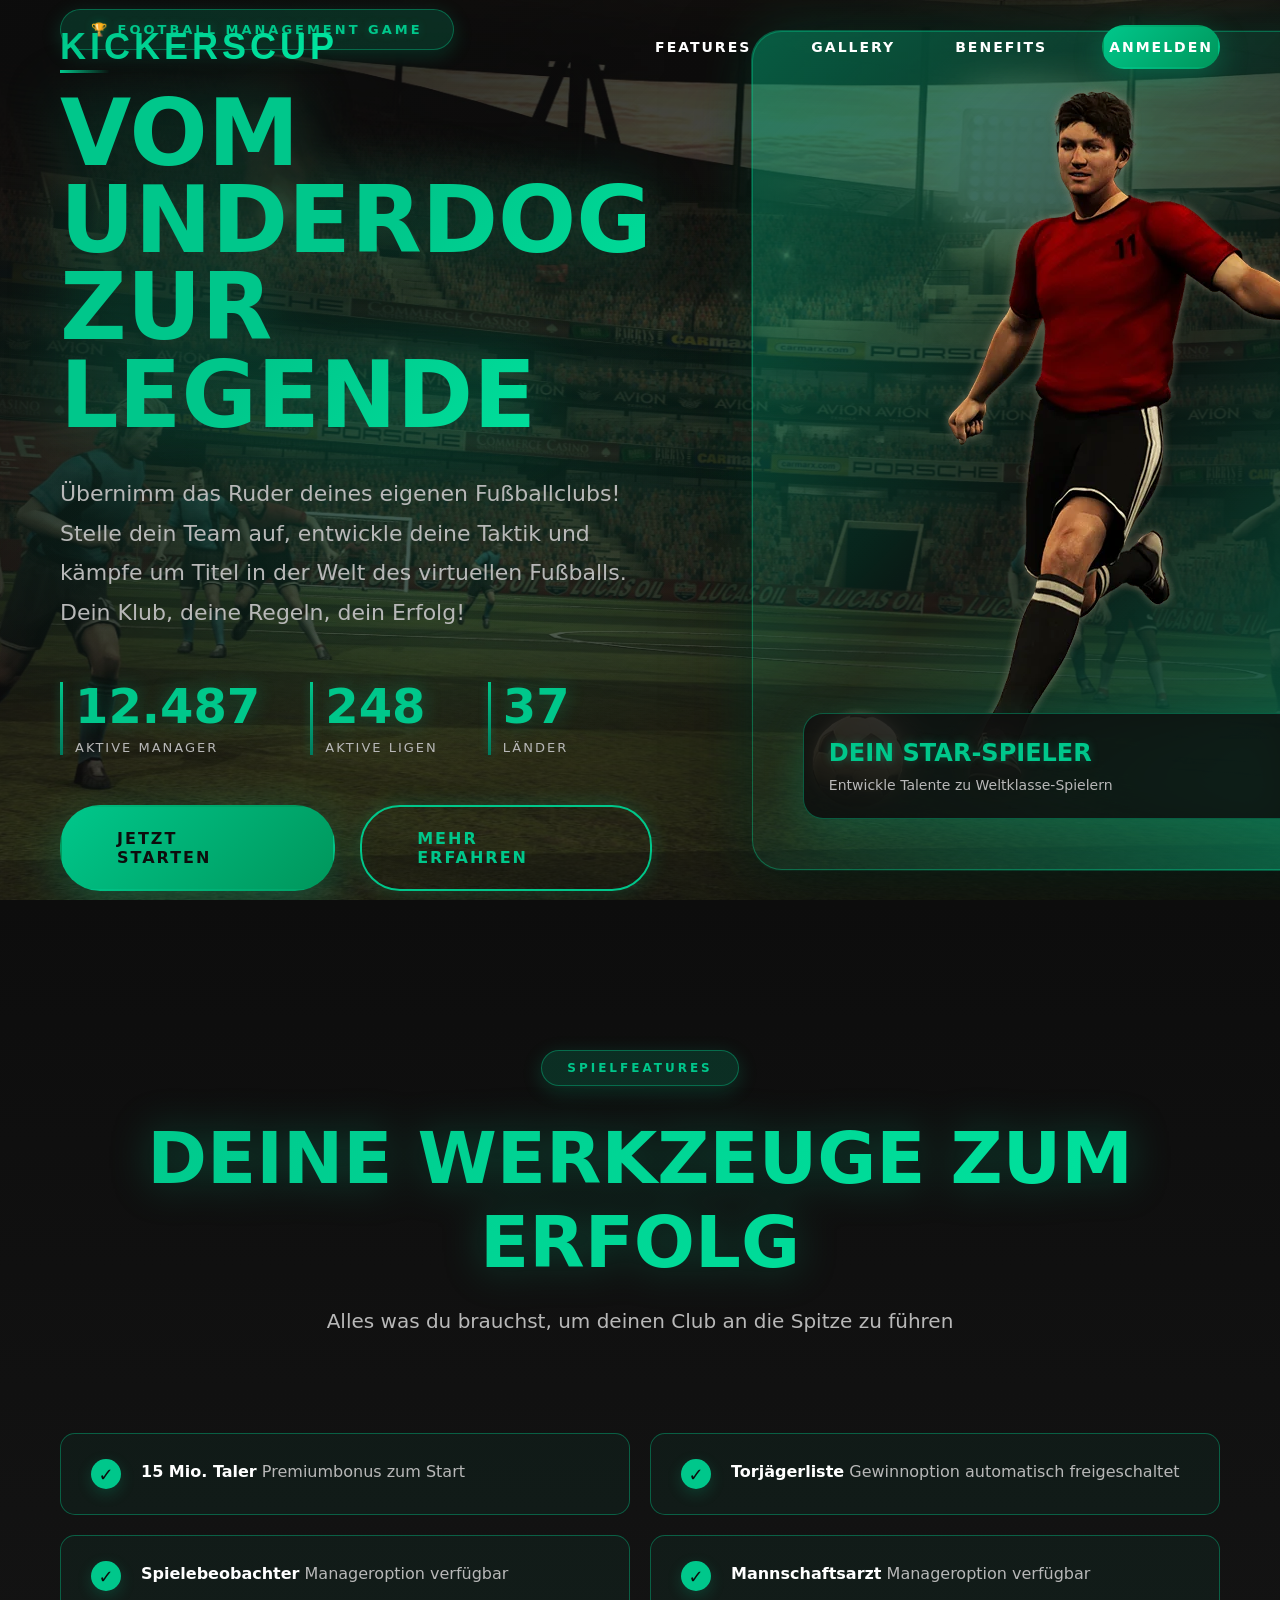
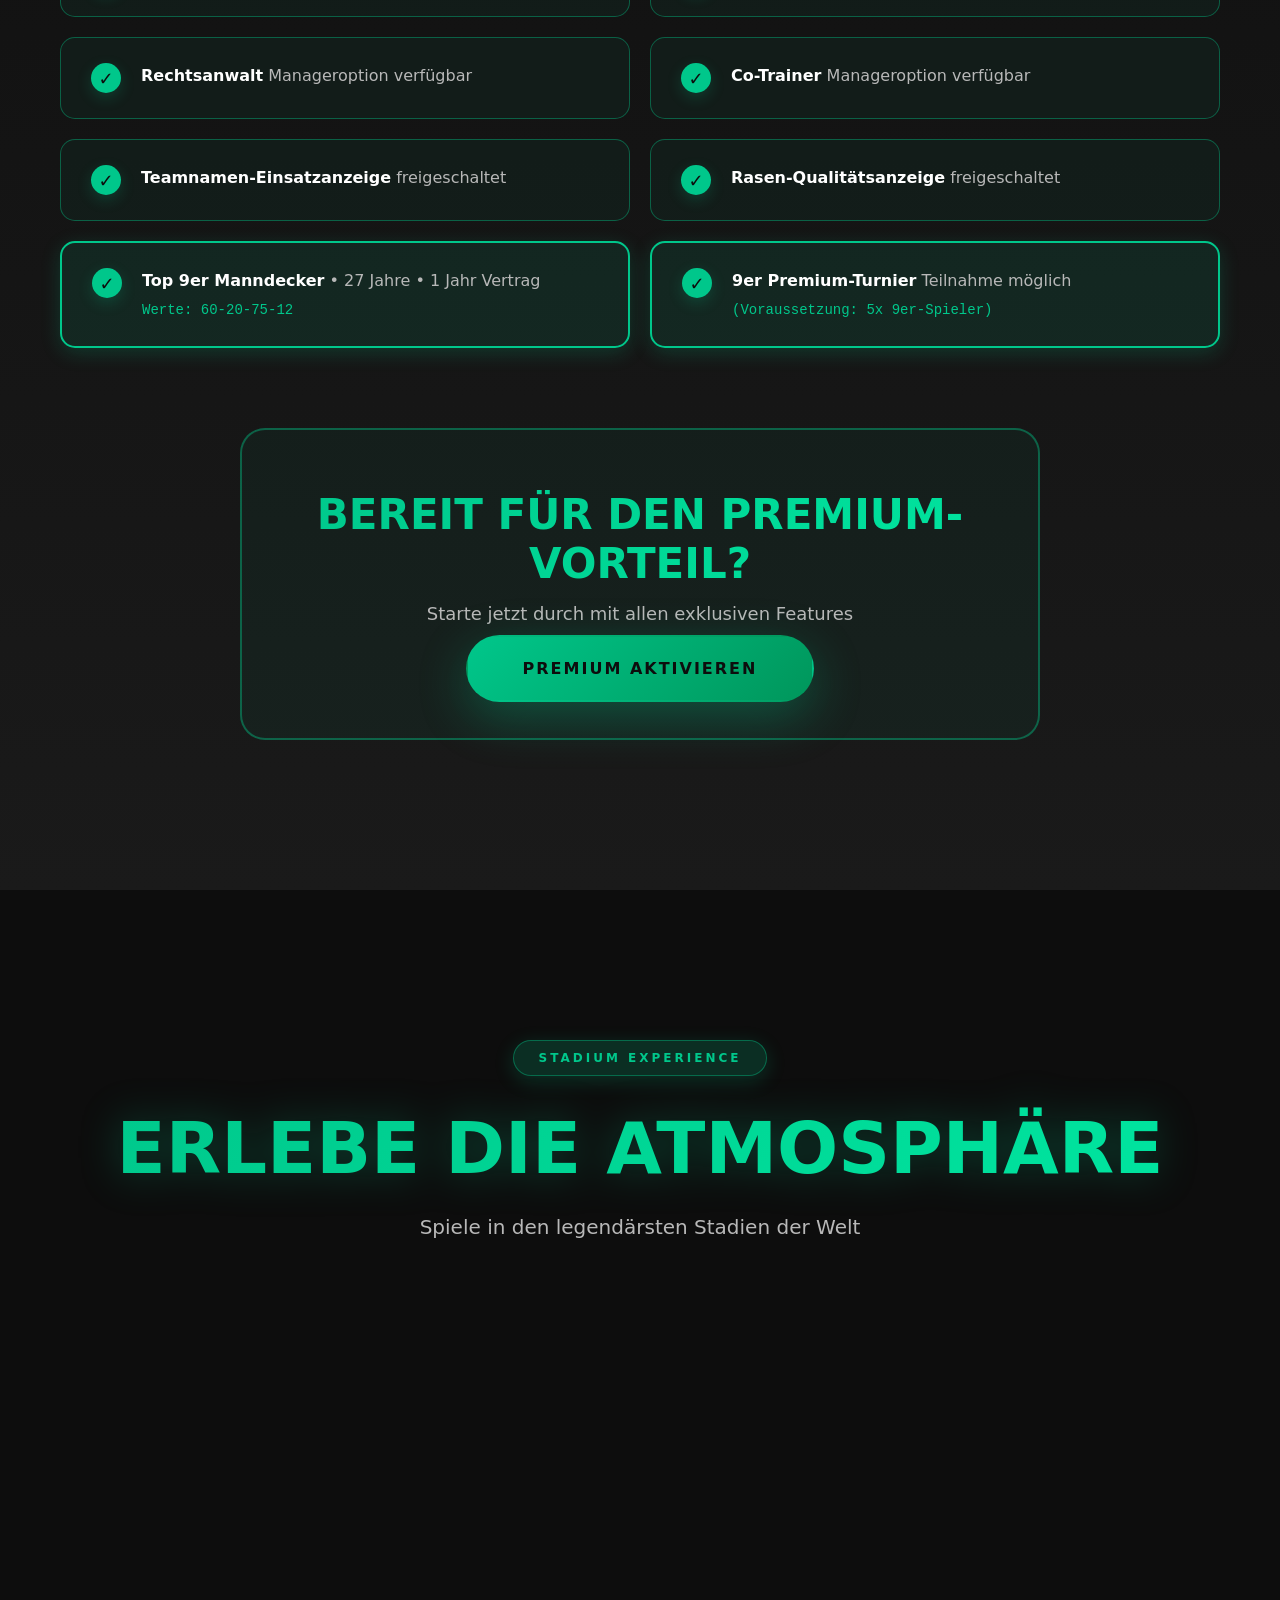
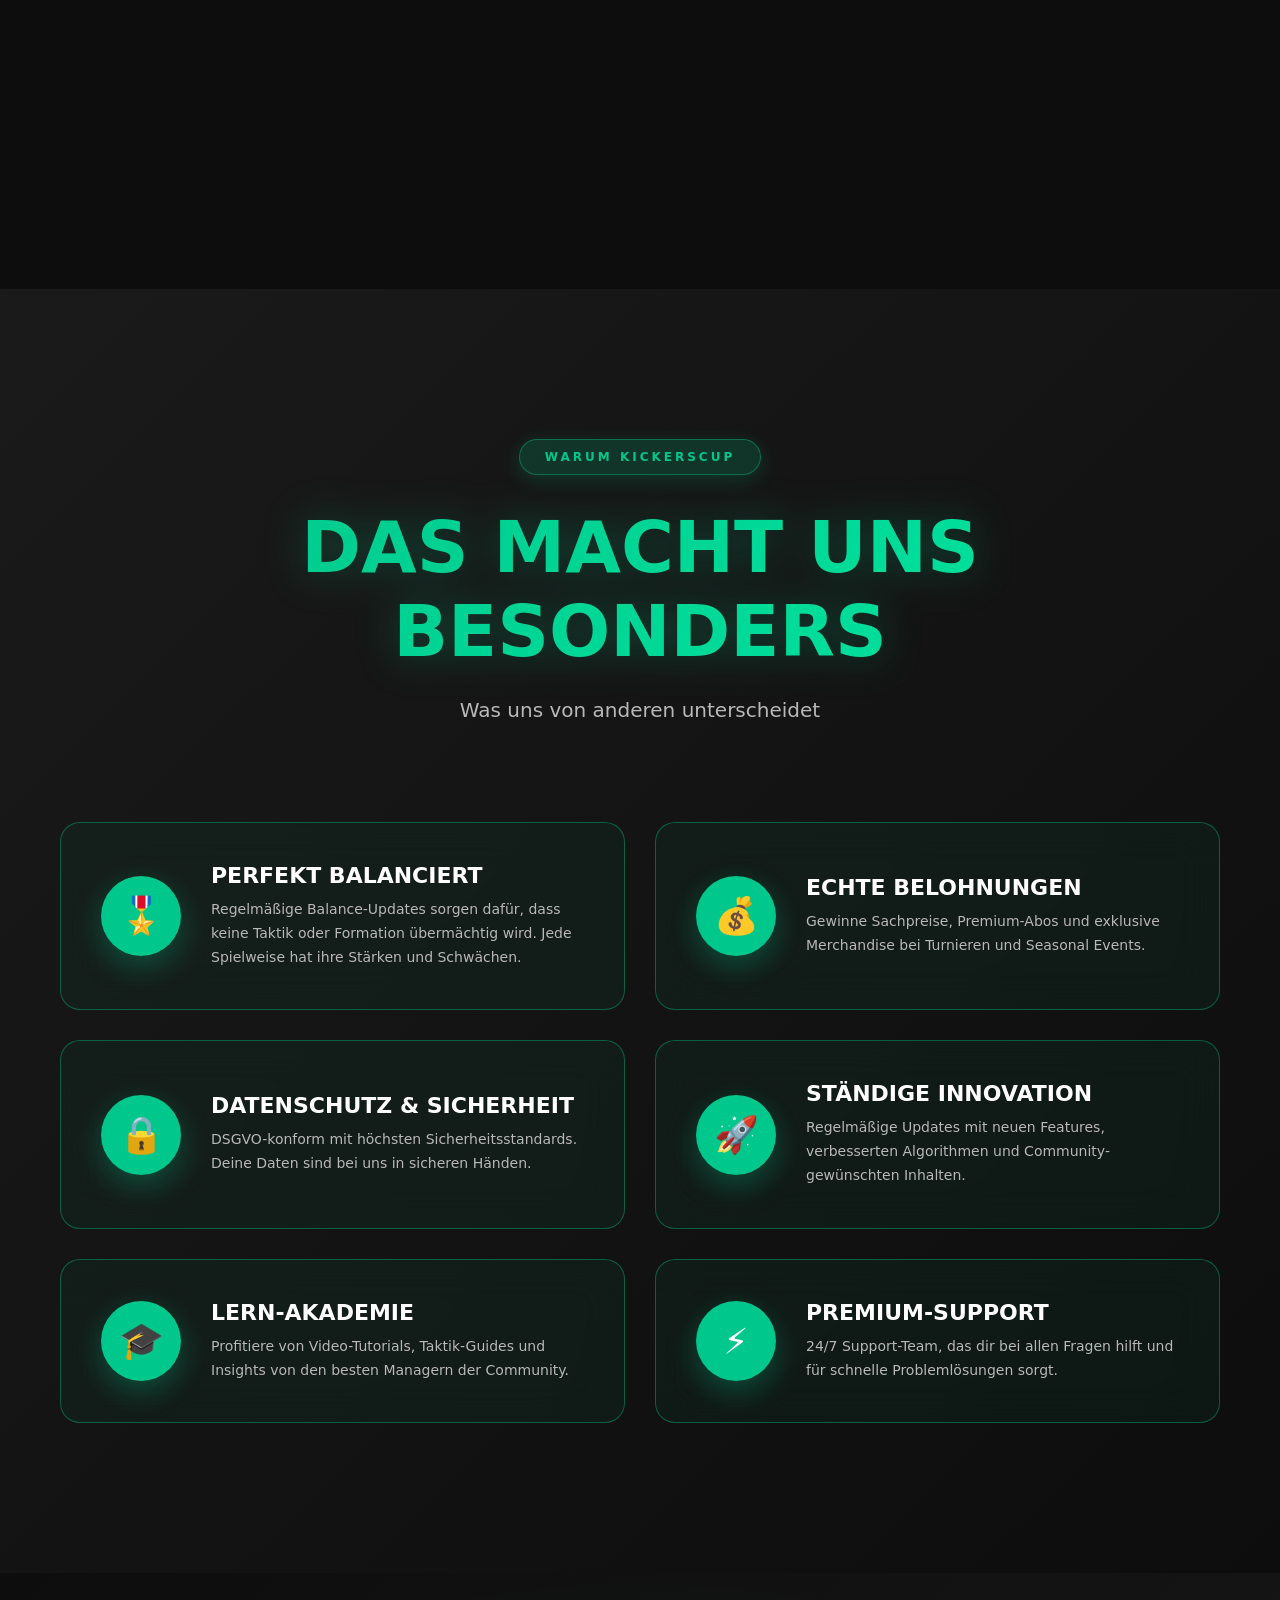
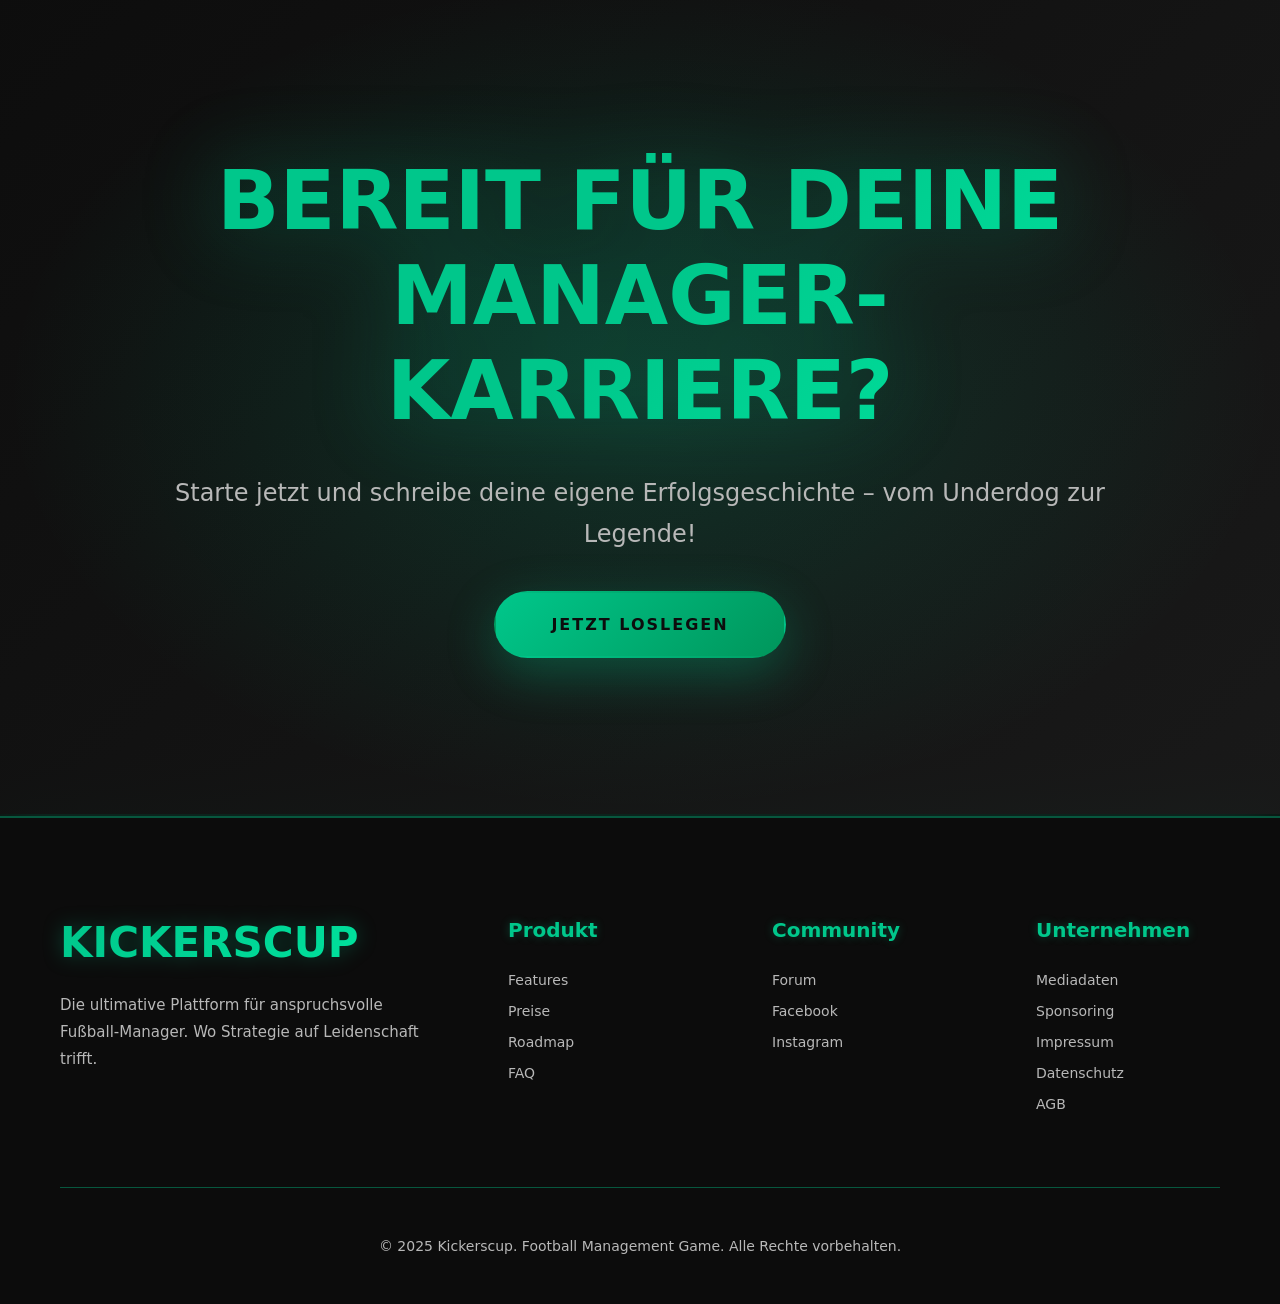
==== commit e72a984e: "Change Landingpage to index." ====
--- a/index.html
+++ b/index.html
@@ -40,19 +40,10 @@
     <link rel="dns-prefetch" href="https://fonts.googleapis.com">
 
     <link href="https://fonts.googleapis.com/css2?family=Poppins:wght@400;600;700&family=Rajdhani:wght@600;700&display=swap"
-          rel="stylesheet"
-          media="print"
-          onload="this.media='all'">
+          rel="stylesheet">
     <noscript>
         <link href="https://fonts.googleapis.com/css2?family=Poppins:wght@400;600;700&family=Rajdhani:wght@600;700&display=swap" rel="stylesheet">
     </noscript>
-
-    <link rel="preload" as="image" href="background-header.webp" type="image/webp"
-          fetchpriority="high"
-          media="(min-width: 769px)">
-    <link rel="preload" as="image" href="background-header-mobile.webp" type="image/webp"
-          fetchpriority="high"
-          media="(max-width: 768px)">
 
     <!-- Externes CSS -->
     <link rel="stylesheet" href="css/landingpage.css">
@@ -67,7 +58,7 @@
             <a href="#features">Features</a>
             <a href="#gallery">Gallery</a>
             <a href="#benefits">Benefits</a>
-            <a href="#login" class="btn-nav-premium" onclick="openLoginModal()">Anmelden</a>
+            <a href="#login" class="btn-nav-premium">Anmelden</a>
         </div>
     </div>
 </nav>
@@ -104,7 +95,7 @@
             </div>
 
             <div class="hero-buttons-premium">
-                <a href="#register" class="btn-premium-large btn-gold-gradient" onclick="openRegisterModal()">Jetzt Starten</a>
+                <a href="#register" class="btn-premium-large btn-gold-gradient">Jetzt Starten</a>
                 <a href="#features" class="btn-premium-large btn-outline-gold">Mehr Erfahren</a>
             </div>
         </div>
@@ -213,7 +204,7 @@
                 <div class="benefit-check">✓</div>
                 <div class="benefit-text">
                     <strong>9er Premium-Turnier</strong> Teilnahme möglich<br>
-                    <span class="stats">(Voraussetzung: 5x 9er Spieler)</span>
+                    <span class="stats">(Voraussetzung: 5x 9er-Spieler)</span>
                 </div>
             </div>
         </div>
@@ -252,15 +243,15 @@
                             type="image/jpeg">
                     <source
                             media="(max-width: 767px)"
-                            srcset="img/background-header-mobile.jpg"
+                            srcset="img/background-header.jpg"
                             type="image/jpeg">
                     <img
                             src="img/background-header.jpg"
                             alt="Stadium Match"
                             loading="lazy"
                             decoding="async"
-                            width="800"
-                            height="405">
+                            width="1920"
+                            height="971">
                 </picture>
                 <div class="gallery-overlay">
                     <h3>Premier Stadium</h3>
@@ -282,15 +273,15 @@
                             type="image/jpeg">
                     <source
                             media="(max-width: 767px)"
-                            srcset="img/flashlights-mobile.jpg"
+                            srcset="img/flashlights.jpg"
                             type="image/jpeg">
                     <img
                             src="img/flashlights.jpg"
                             alt="Stadium Lights"
                             loading="lazy"
                             decoding="async"
-                            width="800"
-                            height="450">
+                            width="1920"
+                            height="1080">
                 </picture>
                 <div class="gallery-overlay">
                     <h3>Night Match Atmosphere</h3>
@@ -364,7 +355,7 @@
     <div class="final-cta-content">
         <h2>BEREIT FÜR DEINE MANAGER-KARRIERE?</h2>
         <p>Starte jetzt und schreibe deine eigene Erfolgsgeschichte – vom Underdog zur Legende!</p>
-        <a href="#register" class="btn-premium-large btn-gold-gradient" onclick="openRegisterModal()">Jetzt Loslegen</a>
+        <a href="#register" class="btn-premium-large btn-gold-gradient">Jetzt Loslegen</a>
     </div>
 </section>
 
@@ -408,26 +399,27 @@
 
 <div class="modal-container" id="authModal">
     <div class="modal-header">
-        <button class="modal-close">×</button>
+        <button class="modal-close" aria-label="Modal schließen">×</button>
         <div class="modal-logo">KICKERSCUP</div>
         <div class="modal-subtitle">Football Management Game</div>
     </div>
 
     <div class="modal-tabs">
-        <button class="tab-btn active">Login</button>
-        <button class="tab-btn">Registrieren</button>
+        <button class="tab-btn active" data-tab="login">Login</button>
+        <button class="tab-btn" data-tab="register">Registrieren</button>
     </div>
 
     <div class="modal-body">
         <div class="tab-content active" id="loginTab">
+            <div id="login"></div>
             <div class="social-login">
                 <div class="social-login-title">Schnell anmelden mit</div>
                 <div class="social-buttons">
-                    <button class="btn-social google">
+                    <button class="btn-social google" aria-label="Mit Google anmelden">
                         <span>🔴</span>
                         Google
                     </button>
-                    <button class="btn-social facebook">
+                    <button class="btn-social facebook" aria-label="Mit Facebook anmelden">
                         <span>📘</span>
                         Facebook
                     </button>
@@ -440,17 +432,17 @@
 
             <form id="loginForm">
                 <div class="form-group">
-                    <label class="form-label">E-Mail <span class="required">*</span></label>
-                    <input type="email" class="form-input" placeholder="deine@email.de" required>
+                    <label for="loginEmail" class="form-label">E-Mail <span class="required">*</span></label>
+                    <input type="email" id="loginEmail" name="email" class="form-input" placeholder="deine@email.de" required>
                 </div>
 
                 <div class="form-group">
-                    <label class="form-label">Passwort <span class="required">*</span></label>
-                    <input type="password" class="form-input" placeholder="••••••••" required>
+                    <label for="loginPassword" class="form-label">Passwort <span class="required">*</span></label>
+                    <input type="password" id="loginPassword" name="password" class="form-input" placeholder="••••••••" required>
                 </div>
 
                 <div class="form-checkbox">
-                    <input type="checkbox" id="rememberMe">
+                    <input type="checkbox" id="rememberMe" name="rememberMe">
                     <label for="rememberMe">Angemeldet bleiben</label>
                 </div>
 
@@ -459,14 +451,15 @@
         </div>
 
         <div class="tab-content" id="registerTab">
+            <div id="register"></div>
             <div class="social-login">
                 <div class="social-login-title">Schnell registrieren mit</div>
                 <div class="social-buttons">
-                    <button class="btn-social google">
+                    <button class="btn-social google" aria-label="Mit Google registrieren">
                         <span>🔴</span>
                         Google
                     </button>
-                    <button class="btn-social facebook">
+                    <button class="btn-social facebook" aria-label="Mit Facebook registrieren">
                         <span>📘</span>
                         Facebook
                     </button>
@@ -479,27 +472,27 @@
 
             <form id="registerForm">
                 <div class="form-group">
-                    <label class="form-label">E-Mail <span class="required">*</span></label>
-                    <input type="email" class="form-input" placeholder="deine@email.de" required>
+                    <label for="registerEmail" class="form-label">E-Mail <span class="required">*</span></label>
+                    <input type="email" id="registerEmail" name="email" class="form-input" placeholder="deine@email.de" required>
                 </div>
 
                 <div class="form-group">
-                    <label class="form-label">Benutzername <span class="required">*</span></label>
-                    <input type="text" class="form-input" placeholder="DeinManagerName" required>
+                    <label for="registerUsername" class="form-label">Benutzername <span class="required">*</span></label>
+                    <input type="text" id="registerUsername" name="username" class="form-input" placeholder="DeinManagerName" required>
                 </div>
 
                 <div class="form-group">
-                    <label class="form-label">Passwort <span class="required">*</span></label>
-                    <input type="password" class="form-input" placeholder="Mindestens 8 Zeichen" required>
+                    <label for="registerPassword" class="form-label">Passwort <span class="required">*</span></label>
+                    <input type="password" id="registerPassword" name="password" class="form-input" placeholder="Mindestens 8 Zeichen" required>
                 </div>
 
                 <div class="form-checkbox">
-                    <input type="checkbox" id="newsletter">
+                    <input type="checkbox" id="newsletter" name="newsletter">
                     <label for="newsletter">Newsletter und Updates erhalten</label>
                 </div>
 
                 <div class="form-checkbox">
-                    <input type="checkbox" id="terms" required>
+                    <input type="checkbox" id="terms" name="terms" required>
                     <label for="terms">
                         Ich akzeptiere die
                         <a href="#agb">AGB</a> und
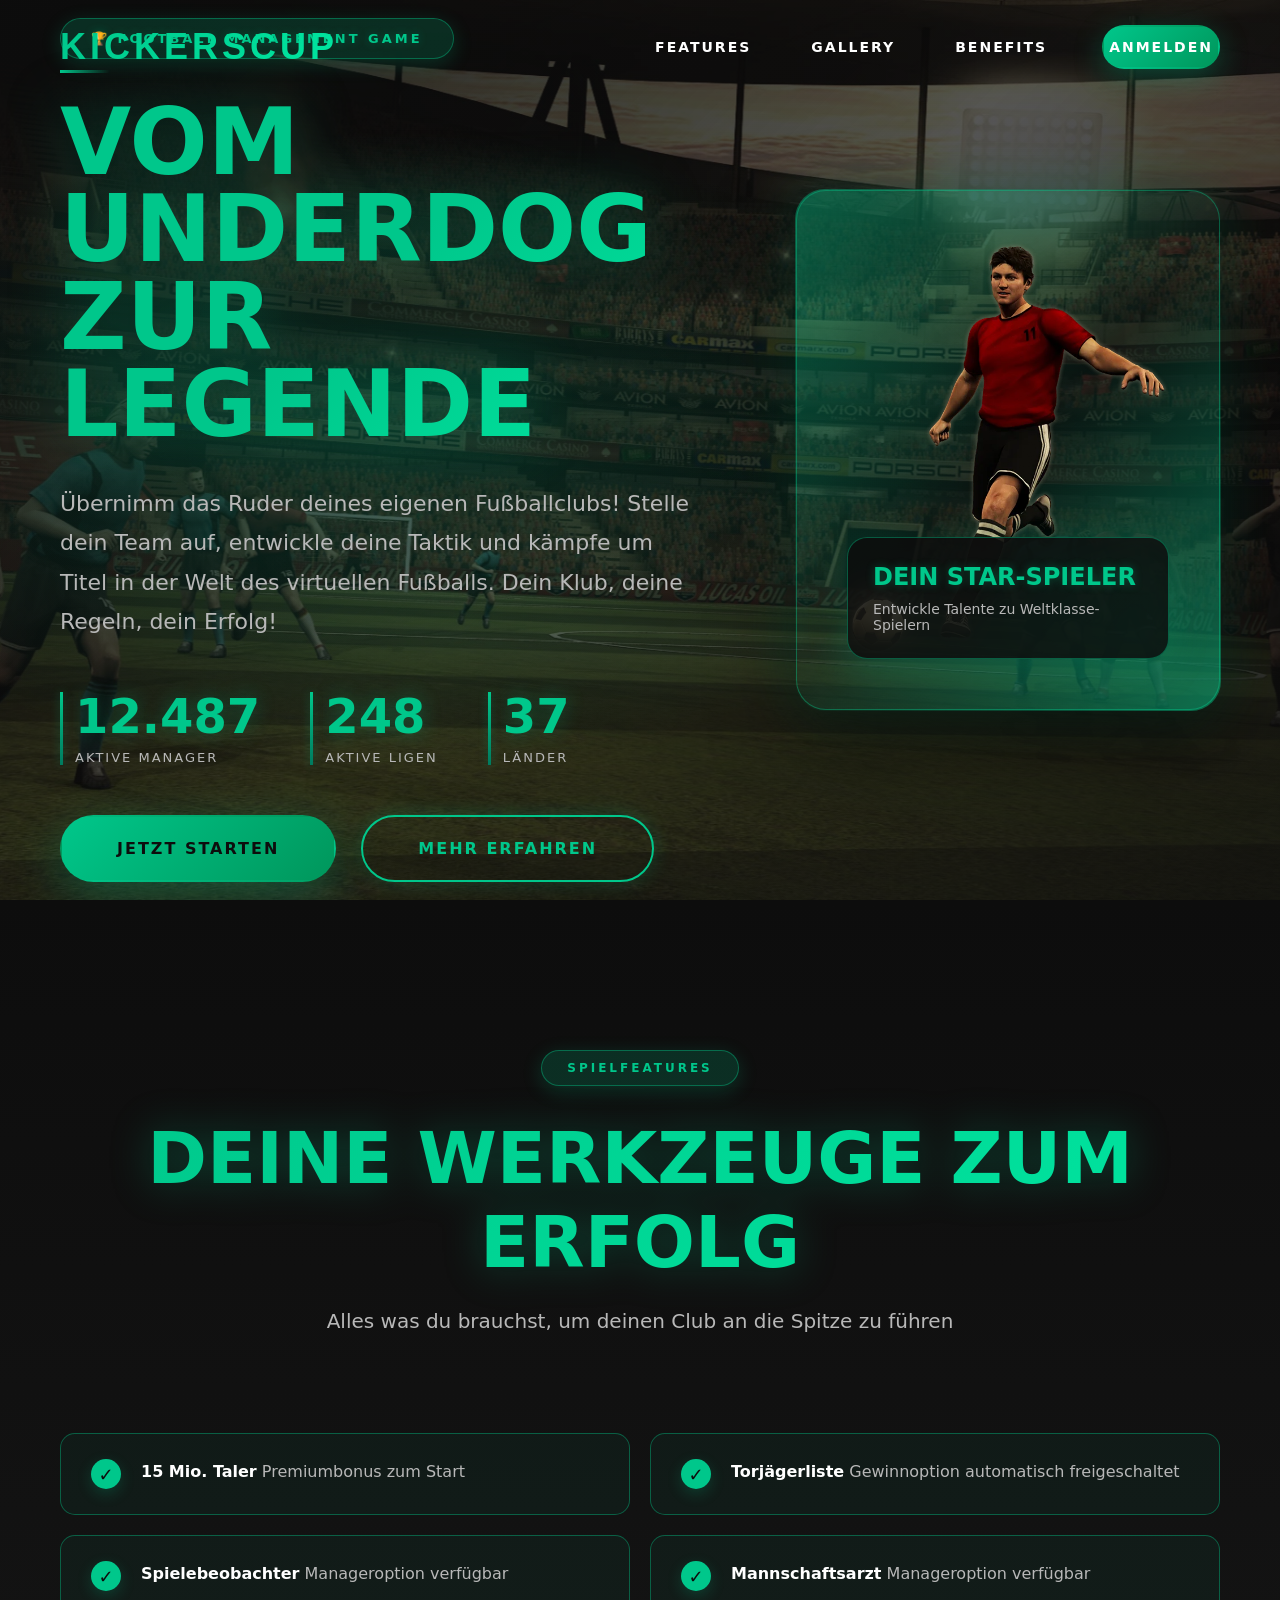
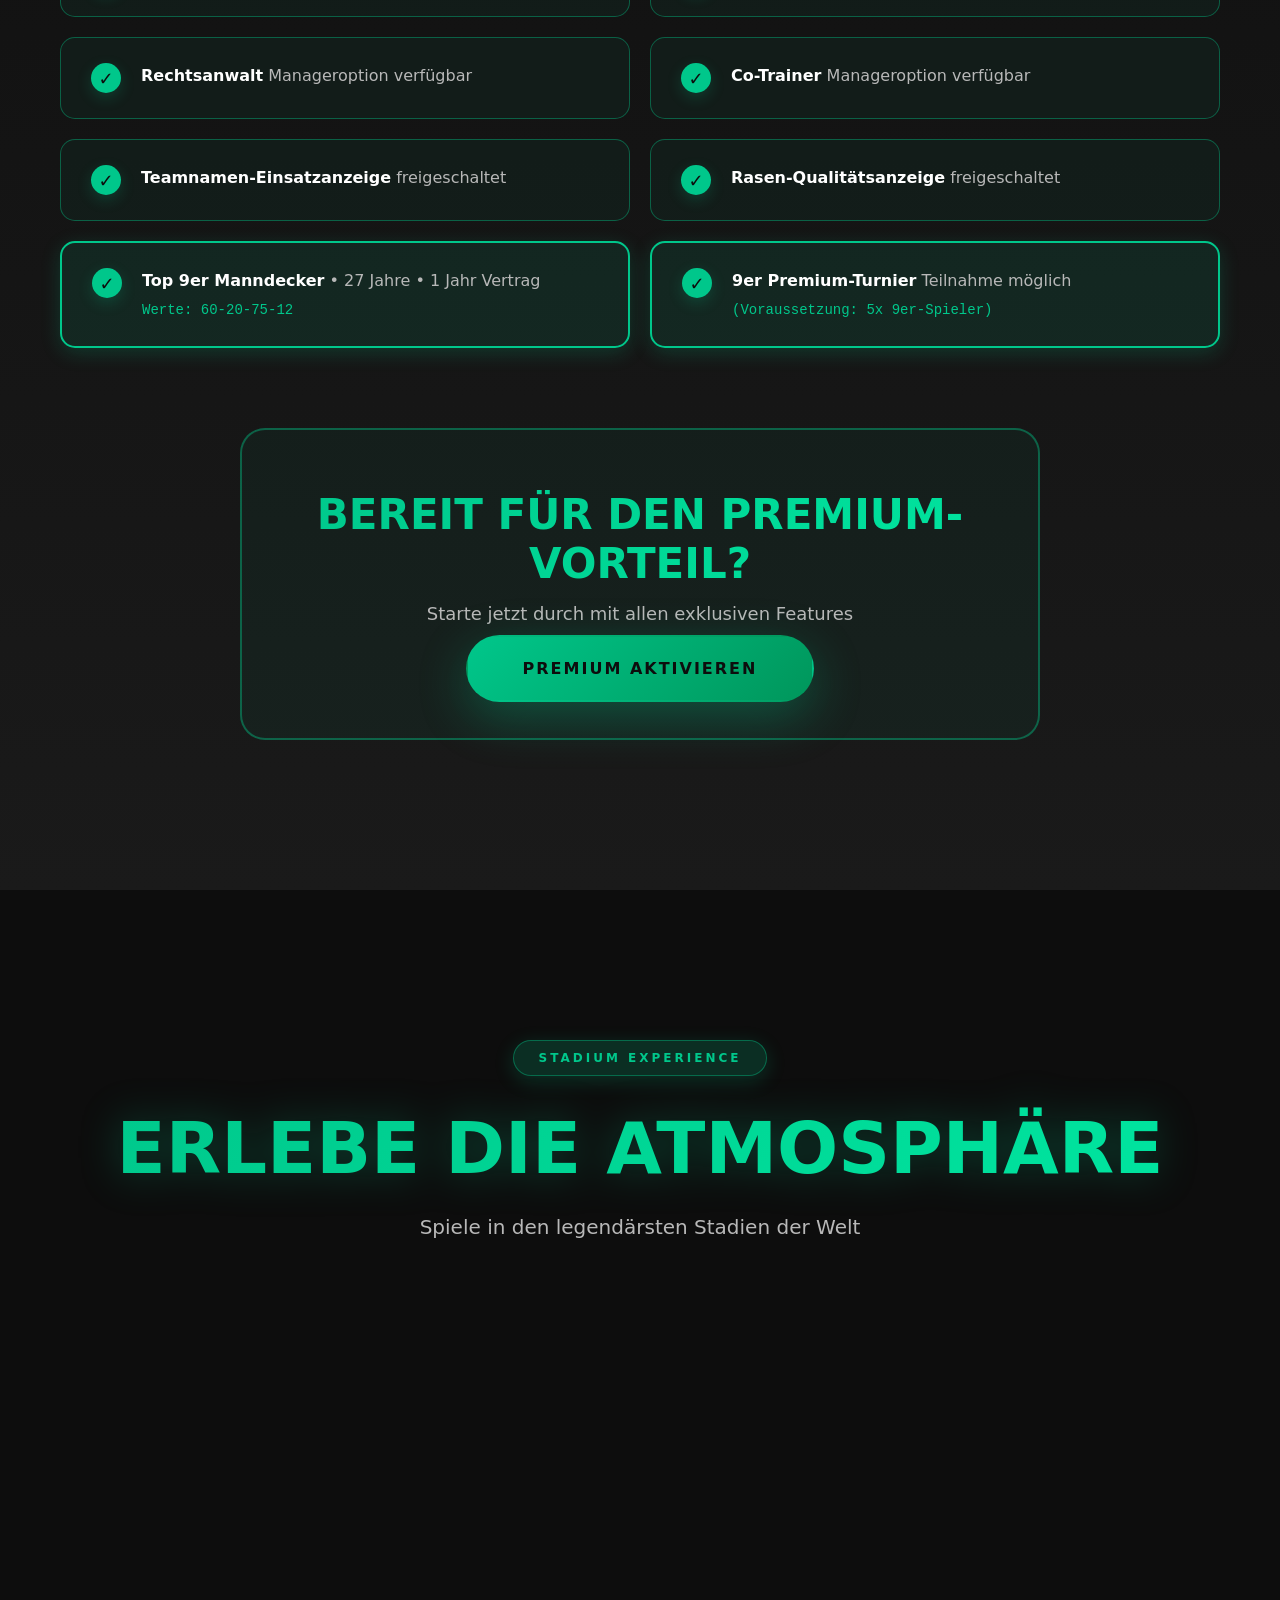
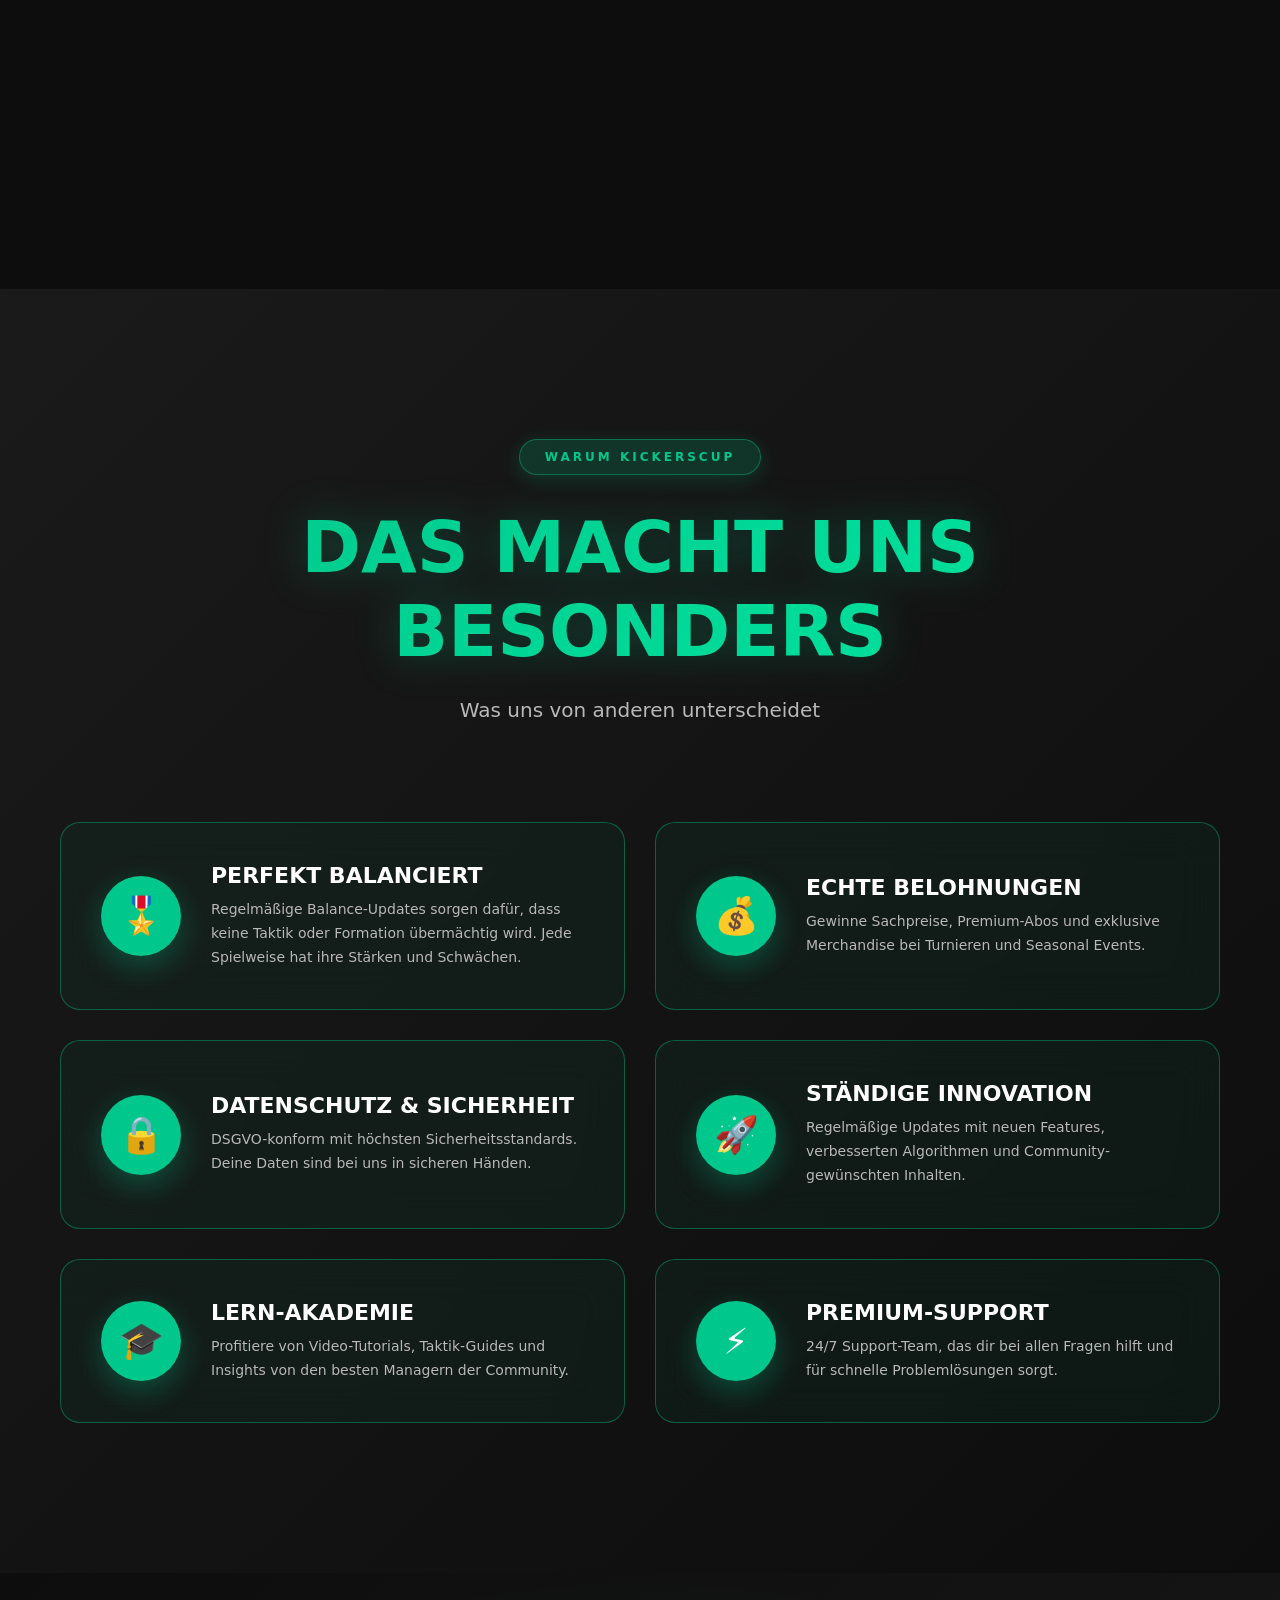
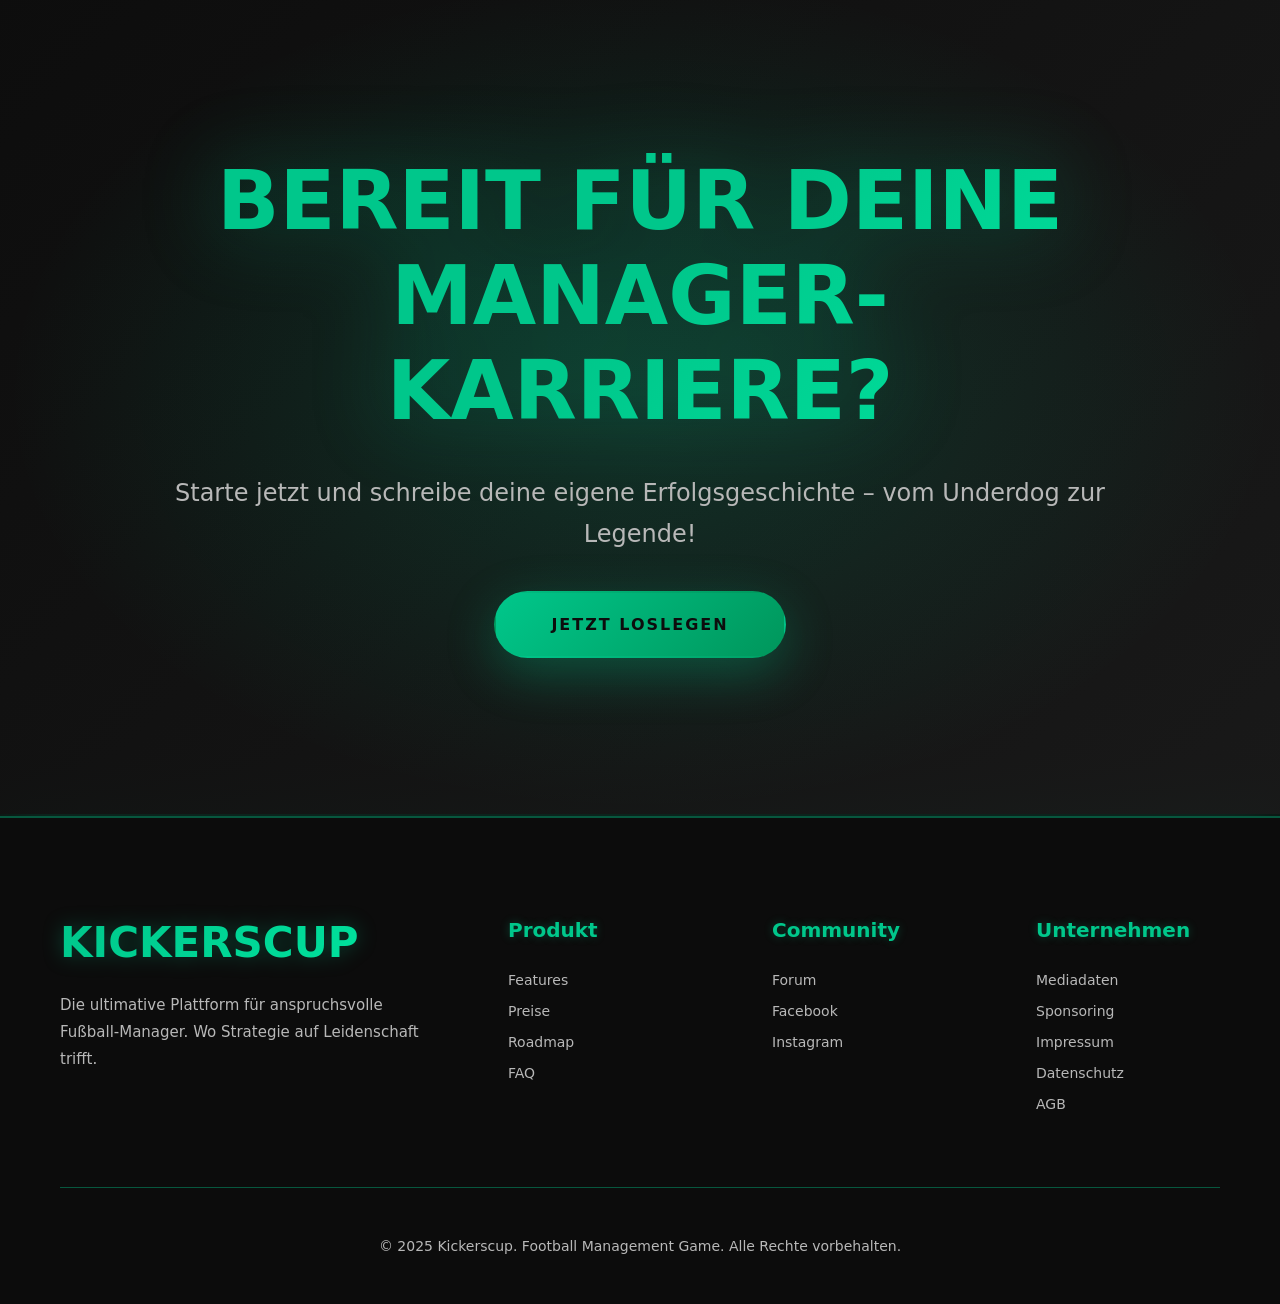
==== commit 809647bd: "Cleanup" ====
--- a/index.html
+++ b/index.html
@@ -2,51 +2,54 @@
 <html lang="de">
 <head>
     <meta charset="UTF-8">
-    <meta name="viewport" content="width=device-width, initial-scale=1.0">
-    <meta name="robots" content="index, follow">
-    <meta name="description" content="Kickerscup ist das ultimative Fußball-Management-Spiel. Übernimm die Kontrolle über deinen Club, entwickle Strategien und führe dein Team zum Ruhm. Jetzt kostenlos starten!">
+    <meta content="width=device-width, initial-scale=1.0" name="viewport">
+    <meta content="index, follow" name="robots">
+    <meta content="Kickerscup ist das ultimative Fußball-Management-Spiel. Übernimm die Kontrolle über deinen Club, entwickle Strategien und führe dein Team zum Ruhm. Jetzt kostenlos starten!"
+          name="description">
     <title>Kickerscup | Football Management Game</title>
 
     <!-- Security: Content Security Policy -->
-    <meta http-equiv="Content-Security-Policy"
-          content="default-src 'self';
+    <meta content="default-src 'self';
                    script-src 'self' 'unsafe-inline';
                    style-src 'self' 'unsafe-inline' fonts.googleapis.com;
                    font-src 'self' fonts.gstatic.com;
                    img-src 'self' data:;
-                   connect-src 'self';">
+                   connect-src 'self';"
+          http-equiv="Content-Security-Policy">
 
     <!-- SEO & Social Media Meta Tags -->
-    <meta property="og:title" content="Kickerscup | Football Management Game">
-    <meta property="og:description" content="Kickerscup ist das ultimative Fußball-Management-Spiel. Übernimm die Kontrolle über deinen Club, entwickle Strategien und führe dein Team zum Ruhm.">
-    <meta property="og:type" content="website">
-    <meta property="og:url" content="https://kickerscup.com">
-    <meta property="og:image" content="https://kickerscup.com/og-image.jpg">
-    <meta name="twitter:card" content="summary_large_image">
-    <meta name="twitter:title" content="Kickerscup | Football Management Game">
-    <meta name="twitter:description" content="Das ultimative Fußball-Management-Spiel. Jetzt kostenlos starten!">
-    <meta name="twitter:image" content="https://kickerscup.com/twitter-image.jpg">
+    <meta content="Kickerscup | Football Management Game" property="og:title">
+    <meta content="Kickerscup ist das ultimative Fußball-Management-Spiel. Übernimm die Kontrolle über deinen Club, entwickle Strategien und führe dein Team zum Ruhm."
+          property="og:description">
+    <meta content="website" property="og:type">
+    <meta content="https://kickerscup.com" property="og:url">
+    <meta content="https://kickerscup.com/og-image.jpg" property="og:image">
+    <meta content="summary_large_image" name="twitter:card">
+    <meta content="Kickerscup | Football Management Game" name="twitter:title">
+    <meta content="Das ultimative Fußball-Management-Spiel. Jetzt kostenlos starten!" name="twitter:description">
+    <meta content="https://kickerscup.com/twitter-image.jpg" name="twitter:image">
 
     <!-- Theme Color -->
-    <meta name="theme-color" content="#0d0d0d">
+    <meta content="#0d0d0d" name="theme-color">
 
     <!-- Favicon -->
-    <link rel="icon" type="image/png" sizes="32x32" href="favicon-32x32.png">
-    <link rel="icon" type="image/png" sizes="16x16" href="favicon-16x16.png">
-    <link rel="apple-touch-icon" sizes="180x180" href="apple-touch-icon.png">
-
-    <link rel="preconnect" href="https://fonts.googleapis.com" crossorigin>
-    <link rel="preconnect" href="https://fonts.gstatic.com" crossorigin>
-    <link rel="dns-prefetch" href="https://fonts.googleapis.com">
+    <link href="favicon-32x32.png" rel="icon" sizes="32x32" type="image/png">
+    <link href="favicon-16x16.png" rel="icon" sizes="16x16" type="image/png">
+    <link href="apple-touch-icon.png" rel="apple-touch-icon" sizes="180x180">
+
+    <link crossorigin href="https://fonts.googleapis.com" rel="preconnect">
+    <link crossorigin href="https://fonts.gstatic.com" rel="preconnect">
+    <link href="https://fonts.googleapis.com" rel="dns-prefetch">
 
     <link href="https://fonts.googleapis.com/css2?family=Poppins:wght@400;600;700&family=Rajdhani:wght@600;700&display=swap"
           rel="stylesheet">
     <noscript>
-        <link href="https://fonts.googleapis.com/css2?family=Poppins:wght@400;600;700&family=Rajdhani:wght@600;700&display=swap" rel="stylesheet">
+        <link href="https://fonts.googleapis.com/css2?family=Poppins:wght@400;600;700&family=Rajdhani:wght@600;700&display=swap"
+              rel="stylesheet">
     </noscript>
 
     <!-- Externes CSS -->
-    <link rel="stylesheet" href="css/landingpage.css">
+    <link href="css/landingpage.css" rel="stylesheet">
 </head>
 <body>
 <div class="scroll-progress" id="scrollProgress"></div>
@@ -58,7 +61,7 @@
             <a href="#features">Features</a>
             <a href="#gallery">Gallery</a>
             <a href="#benefits">Benefits</a>
-            <a href="#login" class="btn-nav-premium">Anmelden</a>
+            <a class="btn-nav-premium" href="#login">Anmelden</a>
         </div>
     </div>
 </nav>
@@ -76,7 +79,8 @@
             <h1 class="hero-title-premium">VOM UNDERDOG ZUR LEGENDE</h1>
 
             <p class="hero-subtitle-premium">
-                Übernimm das Ruder deines eigenen Fußballclubs! Stelle dein Team auf, entwickle deine Taktik und kämpfe um Titel in der Welt des virtuellen Fußballs. Dein Klub, deine Regeln, dein Erfolg!
+                Übernimm das Ruder deines eigenen Fußballclubs! Stelle dein Team auf, entwickle deine Taktik und kämpfe
+                um Titel in der Welt des virtuellen Fußballs. Dein Klub, deine Regeln, dein Erfolg!
             </p>
 
             <div class="hero-premium-stats">
@@ -95,8 +99,8 @@
             </div>
 
             <div class="hero-buttons-premium">
-                <a href="#register" class="btn-premium-large btn-gold-gradient">Jetzt Starten</a>
-                <a href="#features" class="btn-premium-large btn-outline-gold">Mehr Erfahren</a>
+                <a class="btn-premium-large btn-gold-gradient" href="#register">Jetzt Starten</a>
+                <a class="btn-premium-large btn-outline-gold" href="#features">Mehr Erfahren</a>
             </div>
         </div>
 
@@ -110,13 +114,13 @@
                             srcset="img/img-player.png"
                             type="image/png">
                     <img
-                            src="img/img-player.png"
                             alt="Star Spieler"
                             class="player-showcase-img"
-                            width="569"
+                            decoding="async"
                             height="733"
                             loading="lazy"
-                            decoding="async">
+                            src="img/img-player.png"
+                            width="569">
                 </picture>
                 <div class="player-info-overlay">
                     <div class="player-title">Dein Star-Spieler</div>
@@ -212,7 +216,7 @@
         <div class="premium-cta-inline">
             <h3>Bereit für den Premium-Vorteil?</h3>
             <p>Starte jetzt durch mit allen exklusiven Features</p>
-            <a href="#register" class="btn-premium-large btn-gold-gradient">Premium Aktivieren</a>
+            <a class="btn-premium-large btn-gold-gradient" href="#register">Premium Aktivieren</a>
         </div>
     </div>
 </section>
@@ -246,12 +250,12 @@
                             srcset="img/background-header.jpg"
                             type="image/jpeg">
                     <img
+                            alt="Stadium Match"
+                            decoding="async"
+                            height="971"
+                            loading="lazy"
                             src="img/background-header.jpg"
-                            alt="Stadium Match"
-                            loading="lazy"
-                            decoding="async"
-                            width="1920"
-                            height="971">
+                            width="1920">
                 </picture>
                 <div class="gallery-overlay">
                     <h3>Premier Stadium</h3>
@@ -276,12 +280,12 @@
                             srcset="img/flashlights.jpg"
                             type="image/jpeg">
                     <img
+                            alt="Stadium Lights"
+                            decoding="async"
+                            height="1080"
+                            loading="lazy"
                             src="img/flashlights.jpg"
-                            alt="Stadium Lights"
-                            loading="lazy"
-                            decoding="async"
-                            width="1920"
-                            height="1080">
+                            width="1920">
                 </picture>
                 <div class="gallery-overlay">
                     <h3>Night Match Atmosphere</h3>
@@ -304,7 +308,8 @@
                 <div class="benefit-icon">🎖️</div>
                 <div class="benefit-content">
                     <h3>Perfekt Balanciert</h3>
-                    <p>Regelmäßige Balance-Updates sorgen dafür, dass keine Taktik oder Formation übermächtig wird. Jede Spielweise hat ihre Stärken und Schwächen.</p>
+                    <p>Regelmäßige Balance-Updates sorgen dafür, dass keine Taktik oder Formation übermächtig wird. Jede
+                        Spielweise hat ihre Stärken und Schwächen.</p>
                 </div>
             </div>
 
@@ -328,7 +333,8 @@
                 <div class="benefit-icon">🚀</div>
                 <div class="benefit-content">
                     <h3>Ständige Innovation</h3>
-                    <p>Regelmäßige Updates mit neuen Features, verbesserten Algorithmen und Community-gewünschten Inhalten.</p>
+                    <p>Regelmäßige Updates mit neuen Features, verbesserten Algorithmen und Community-gewünschten
+                        Inhalten.</p>
                 </div>
             </div>
 
@@ -336,7 +342,8 @@
                 <div class="benefit-icon">🎓</div>
                 <div class="benefit-content">
                     <h3>Lern-Akademie</h3>
-                    <p>Profitiere von Video-Tutorials, Taktik-Guides und Insights von den besten Managern der Community.</p>
+                    <p>Profitiere von Video-Tutorials, Taktik-Guides und Insights von den besten Managern der
+                        Community.</p>
                 </div>
             </div>
 
@@ -355,7 +362,7 @@
     <div class="final-cta-content">
         <h2>BEREIT FÜR DEINE MANAGER-KARRIERE?</h2>
         <p>Starte jetzt und schreibe deine eigene Erfolgsgeschichte – vom Underdog zur Legende!</p>
-        <a href="#register" class="btn-premium-large btn-gold-gradient">Jetzt Loslegen</a>
+        <a class="btn-premium-large btn-gold-gradient" href="#register">Jetzt Loslegen</a>
     </div>
 </section>
 
@@ -399,7 +406,7 @@
 
 <div class="modal-container" id="authModal">
     <div class="modal-header">
-        <button class="modal-close" aria-label="Modal schließen">×</button>
+        <button aria-label="Modal schließen" class="modal-close">×</button>
         <div class="modal-logo">KICKERSCUP</div>
         <div class="modal-subtitle">Football Management Game</div>
     </div>
@@ -415,11 +422,11 @@
             <div class="social-login">
                 <div class="social-login-title">Schnell anmelden mit</div>
                 <div class="social-buttons">
-                    <button class="btn-social google" aria-label="Mit Google anmelden">
+                    <button aria-label="Mit Google anmelden" class="btn-social google">
                         <span>🔴</span>
                         Google
                     </button>
-                    <button class="btn-social facebook" aria-label="Mit Facebook anmelden">
+                    <button aria-label="Mit Facebook anmelden" class="btn-social facebook">
                         <span>📘</span>
                         Facebook
                     </button>
@@ -432,21 +439,23 @@
 
             <form id="loginForm">
                 <div class="form-group">
-                    <label for="loginEmail" class="form-label">E-Mail <span class="required">*</span></label>
-                    <input type="email" id="loginEmail" name="email" class="form-input" placeholder="deine@email.de" required>
+                    <label class="form-label" for="loginEmail">E-Mail <span class="required">*</span></label>
+                    <input class="form-input" id="loginEmail" name="email" placeholder="deine@email.de" required
+                           type="email">
                 </div>
 
                 <div class="form-group">
-                    <label for="loginPassword" class="form-label">Passwort <span class="required">*</span></label>
-                    <input type="password" id="loginPassword" name="password" class="form-input" placeholder="••••••••" required>
+                    <label class="form-label" for="loginPassword">Passwort <span class="required">*</span></label>
+                    <input class="form-input" id="loginPassword" name="password" placeholder="••••••••" required
+                           type="password">
                 </div>
 
                 <div class="form-checkbox">
-                    <input type="checkbox" id="rememberMe" name="rememberMe">
+                    <input id="rememberMe" name="rememberMe" type="checkbox">
                     <label for="rememberMe">Angemeldet bleiben</label>
                 </div>
 
-                <button type="submit" class="btn-submit">Jetzt Anmelden</button>
+                <button class="btn-submit" type="submit">Jetzt Anmelden</button>
             </form>
         </div>
 
@@ -455,11 +464,11 @@
             <div class="social-login">
                 <div class="social-login-title">Schnell registrieren mit</div>
                 <div class="social-buttons">
-                    <button class="btn-social google" aria-label="Mit Google registrieren">
+                    <button aria-label="Mit Google registrieren" class="btn-social google">
                         <span>🔴</span>
                         Google
                     </button>
-                    <button class="btn-social facebook" aria-label="Mit Facebook registrieren">
+                    <button aria-label="Mit Facebook registrieren" class="btn-social facebook">
                         <span>📘</span>
                         Facebook
                     </button>
@@ -472,27 +481,31 @@
 
             <form id="registerForm">
                 <div class="form-group">
-                    <label for="registerEmail" class="form-label">E-Mail <span class="required">*</span></label>
-                    <input type="email" id="registerEmail" name="email" class="form-input" placeholder="deine@email.de" required>
+                    <label class="form-label" for="registerEmail">E-Mail <span class="required">*</span></label>
+                    <input class="form-input" id="registerEmail" name="email" placeholder="deine@email.de" required
+                           type="email">
                 </div>
 
                 <div class="form-group">
-                    <label for="registerUsername" class="form-label">Benutzername <span class="required">*</span></label>
-                    <input type="text" id="registerUsername" name="username" class="form-input" placeholder="DeinManagerName" required>
+                    <label class="form-label" for="registerUsername">Benutzername <span
+                            class="required">*</span></label>
+                    <input class="form-input" id="registerUsername" name="username" placeholder="DeinManagerName"
+                           required type="text">
                 </div>
 
                 <div class="form-group">
-                    <label for="registerPassword" class="form-label">Passwort <span class="required">*</span></label>
-                    <input type="password" id="registerPassword" name="password" class="form-input" placeholder="Mindestens 8 Zeichen" required>
+                    <label class="form-label" for="registerPassword">Passwort <span class="required">*</span></label>
+                    <input class="form-input" id="registerPassword" name="password" placeholder="Mindestens 8 Zeichen"
+                           required type="password">
                 </div>
 
                 <div class="form-checkbox">
-                    <input type="checkbox" id="newsletter" name="newsletter">
+                    <input id="newsletter" name="newsletter" type="checkbox">
                     <label for="newsletter">Newsletter und Updates erhalten</label>
                 </div>
 
                 <div class="form-checkbox">
-                    <input type="checkbox" id="terms" name="terms" required>
+                    <input id="terms" name="terms" required type="checkbox">
                     <label for="terms">
                         Ich akzeptiere die
                         <a href="#agb">AGB</a> und
@@ -501,7 +514,7 @@
                     </label>
                 </div>
 
-                <button type="submit" class="btn-submit">Account Erstellen</button>
+                <button class="btn-submit" type="submit">Account Erstellen</button>
             </form>
         </div>
     </div>
@@ -511,7 +524,7 @@
             Noch kein Account?
             <a href="#register">Jetzt registrieren</a>
         </div>
-        <div id="registerFooter" class="hidden">
+        <div class="hidden" id="registerFooter">
             Bereits registriert?
             <a href="#login">Zum Login</a>
         </div>
--- a/css/landingpage.css
+++ b/css/landingpage.css
@@ -6,7 +6,6 @@
 @font-face {
     font-family: 'Poppins Fallback';
     src: local('Arial'), local('Helvetica'), local('sans-serif');
-    size-adjust: 100%;
     ascent-override: 105%;
     descent-override: 35%;
     line-gap-override: 10%;
@@ -56,7 +55,6 @@
 
 /* Improved Glass Morphism */
 .glass {
-    background: rgba(26, 26, 26, 0.8); /* Fallback für Browser ohne backdrop-filter */
     background: rgba(0, 199, 139, 0.03);
     backdrop-filter: blur(15px);
     -webkit-backdrop-filter: blur(15px);
@@ -70,11 +68,10 @@
     width: 100%;
     z-index: 3000;
     padding: 25px 0;
-    transition:
-            background 0.4s cubic-bezier(0.4, 0, 0.2, 1),
-            padding 0.4s cubic-bezier(0.4, 0, 0.2, 1),
-            box-shadow 0.4s cubic-bezier(0.4, 0, 0.2, 1),
-            border-bottom 0.4s cubic-bezier(0.4, 0, 0.2, 1);
+    transition: background 0.4s cubic-bezier(0.4, 0, 0.2, 1),
+    padding 0.4s cubic-bezier(0.4, 0, 0.2, 1),
+    box-shadow 0.4s cubic-bezier(0.4, 0, 0.2, 1),
+    border-bottom 0.4s cubic-bezier(0.4, 0, 0.2, 1);
 }
 
 .premium-nav.scrolled {
@@ -104,9 +101,8 @@
     background-clip: text;
     letter-spacing: 4px;
     position: relative;
-    transition:
-            letter-spacing 0.3s ease,
-            filter 0.3s ease;
+    transition: letter-spacing 0.3s ease,
+    filter 0.3s ease;
 }
 
 .brand-logo:hover {
@@ -142,9 +138,8 @@
     font-size: 14px;
     text-transform: uppercase;
     letter-spacing: 2px;
-    transition:
-            color 0.3s ease,
-            text-shadow 0.3s ease;
+    transition: color 0.3s ease,
+    text-shadow 0.3s ease;
     position: relative;
     padding: 10px 5px;
     min-height: 44px;
@@ -183,20 +178,18 @@
     text-transform: uppercase;
     letter-spacing: 2px;
     box-shadow: 0 8px 30px var(--turquoise-glow);
-    transition:
-            transform 0.3s ease,
-            box-shadow 0.3s ease,
-            border-color 0.3s ease;
+    transition: transform 0.3s ease,
+    box-shadow 0.3s ease,
+    border-color 0.3s ease;
     border: 2px solid transparent;
     min-height: 44px;
 }
 
 .btn-nav-premium:hover {
     transform: translateY(-3px);
-    box-shadow:
-            0 12px 40px var(--turquoise-glow),
-            0 0 40px var(--turquoise-shadow),
-            inset 0 1px 0 rgba(255, 255, 255, 0.2);
+    box-shadow: 0 12px 40px var(--turquoise-glow),
+    0 0 40px var(--turquoise-shadow),
+    inset 0 1px 0 rgba(255, 255, 255, 0.2);
     border-color: var(--platinum);
 }
 
@@ -230,7 +223,7 @@
 }
 
 /* WebP support for hero background */
-@supports (background-image: url('image.webp')) {
+@supports (background-image: url('../img/background-header.webp')) {
     .hero-bg-layer {
         background-image: url('../img/background-header.webp');
     }
@@ -244,8 +237,12 @@
 }
 
 @keyframes kenBurns {
-    0% { transform: scale(1) translateX(0); }
-    100% { transform: scale(1.15) translateX(-5%); }
+    0% {
+        transform: scale(1) translateX(0);
+    }
+    100% {
+        transform: scale(1.15) translateX(-5%);
+    }
 }
 
 .hero-overlay-gradient {
@@ -309,8 +306,14 @@
 }
 
 @keyframes slideInFromLeft {
-    from { opacity: 0; transform: translateX(-50px); }
-    to { opacity: 1; transform: translateX(0); }
+    from {
+        opacity: 0;
+        transform: translateX(-50px);
+    }
+    to {
+        opacity: 1;
+        transform: translateX(0);
+    }
 }
 
 .hero-pre-title span {
@@ -433,10 +436,9 @@
 
 .btn-gold-gradient:hover {
     transform: translateY(-4px);
-    box-shadow:
-            0 20px 60px var(--turquoise-glow),
-            0 0 40px var(--turquoise-shadow),
-            inset 0 1px 0 rgba(255, 255, 255, 0.2);
+    box-shadow: 0 20px 60px var(--turquoise-glow),
+    0 0 40px var(--turquoise-shadow),
+    inset 0 1px 0 rgba(255, 255, 255, 0.2);
     border-color: var(--platinum);
 }
 
@@ -461,8 +463,14 @@
 }
 
 @keyframes slideInFromRight {
-    from { opacity: 0; transform: translateX(50px); }
-    to { opacity: 1; transform: translateX(0); }
+    from {
+        opacity: 0;
+        transform: translateX(50px);
+    }
+    to {
+        opacity: 1;
+        transform: translateX(0);
+    }
 }
 
 .player-card-premium {
@@ -472,17 +480,15 @@
     border: 1px solid var(--turquoise-border);
     border-radius: 30px;
     padding: 50px;
-    box-shadow:
-            0 30px 80px rgba(0, 0, 0, 0.5),
-            0 0 60px var(--turquoise-shadow);
+    box-shadow: 0 30px 80px rgba(0, 0, 0, 0.5),
+    0 0 60px var(--turquoise-shadow);
     transition: all 0.4s;
 }
 
 .player-card-premium:hover {
     transform: translateY(-10px);
-    box-shadow:
-            0 40px 100px rgba(0, 0, 0, 0.6),
-            0 0 80px var(--turquoise-glow);
+    box-shadow: 0 40px 100px rgba(0, 0, 0, 0.6),
+    0 0 80px var(--turquoise-glow);
 }
 
 /* 🛠️ FIX CLS / Non-Composited Animation: Die 'shimmer' Animation auf background-position
@@ -502,8 +508,12 @@
 }
 
 @keyframes levitate {
-    0%, 100% { transform: translateY(0px); }
-    50% { transform: translateY(-25px); }
+    0%, 100% {
+        transform: translateY(0px);
+    }
+    50% {
+        transform: translateY(-25px);
+    }
 }
 
 .player-info-overlay {
@@ -543,6 +553,11 @@
     font-size: 14px;
 }
 
+.player-showcase-img {
+    max-width: 100%;
+    height: auto;
+}
+
 /* Premium Features */
 .premium-features-section {
     padding: 150px 60px;
@@ -562,7 +577,7 @@
 }
 
 /* WebP support for premium features background */
-@supports (background-image: url('image.webp')) {
+@supports (background-image: url('../img/flashlights.webp')) {
     .premium-features-section::before {
         background-image: url('../img/flashlights.webp');
     }
@@ -597,8 +612,12 @@
 }
 
 @keyframes float-badge {
-    0%, 100% { transform: translateY(0px); }
-    50% { transform: translateY(-10px); }
+    0%, 100% {
+        transform: translateY(0px);
+    }
+    50% {
+        transform: translateY(-10px);
+    }
 }
 
 .premium-section-header h2 {
@@ -650,6 +669,13 @@
     transform: scale(1.03);
     box-shadow: 0 30px 80px var(--turquoise-glow);
     border-color: var(--gold-primary);
+}
+
+.gallery-item img {
+    width: 100%;
+    height: 100%;
+    object-fit: cover;
+    transition: transform 0.4s;
 }
 
 .gallery-item:hover img {
@@ -751,12 +777,12 @@
 /* Final Premium CTA */
 .final-premium-cta {
     padding: 180px 60px;
-    background: url('../flashlights.jpg') center center/cover no-repeat fixed;
+    background: url('../img/flashlights.jpg') center center/cover no-repeat fixed;
     position: relative;
 }
 
 /* WebP support for final CTA background */
-@supports (background-image: url('image.webp')) {
+@supports (background-image: url('../img/flashlights.webp')) {
     .final-premium-cta {
         background-image: url('../img/flashlights.webp');
     }
@@ -817,11 +843,10 @@
 
 .footer-premium-grid {
     max-width: 1600px;
-    margin: 0 auto;
+    margin: 0 auto 60px;
     display: grid;
     grid-template-columns: 2fr 1fr 1fr 1fr;
     gap: 80px;
-    margin-bottom: 60px;
 }
 
 .footer-brand-premium h3 {
@@ -907,8 +932,12 @@
 
 /* Loading Animation */
 @keyframes fadeIn {
-    from { opacity: 0; }
-    to { opacity: 1; }
+    from {
+        opacity: 0;
+    }
+    to {
+        opacity: 1;
+    }
 }
 
 /* =======================
@@ -924,15 +953,13 @@
 
 /* Premium CTA Inline */
 .premium-cta-inline {
-    margin-top: 80px;
+    margin: 80px auto 0;
     text-align: center;
     padding: 60px 40px;
     background: rgba(0, 199, 139, 0.05);
     border: 2px solid var(--turquoise-border);
     border-radius: 25px;
     max-width: 800px;
-    margin-left: auto;
-    margin-right: auto;
 }
 
 .premium-cta-inline h3 {
@@ -1076,9 +1103,8 @@
     background: var(--dark-secondary);
     border-radius: 20px;
     border: 1px solid var(--turquoise-border);
-    box-shadow:
-            0 20px 60px rgba(0, 0, 0, 0.5),
-            0 0 100px var(--turquoise-glow);
+    box-shadow: 0 20px 60px rgba(0, 0, 0, 0.5),
+    0 0 100px var(--turquoise-glow);
     opacity: 0;
     visibility: hidden;
     transition: all 0.4s cubic-bezier(0.4, 0, 0.2, 1);
@@ -1389,9 +1415,8 @@
 
 .btn-submit:hover {
     transform: translateY(-2px);
-    box-shadow:
-            0 12px 40px var(--turquoise-glow),
-            0 0 40px var(--turquoise-shadow);
+    box-shadow: 0 12px 40px var(--turquoise-glow),
+    0 0 40px var(--turquoise-shadow);
 }
 
 .btn-submit:disabled {
@@ -1422,57 +1447,393 @@
    RESPONSIVE DESIGN
    ======================= */
 
+/* Tablet Breakpoint */
+@media (max-width: 1024px) {
+    .nav-wrapper {
+        padding: 0 40px;
+    }
+
+    .hero-content-grid {
+        gap: 60px;
+        padding: 0 40px;
+    }
+
+    .hero-title-premium {
+        font-size: 72px;
+    }
+
+    .premium-features-section,
+    .stadium-gallery-section,
+    .exclusive-benefits,
+    .final-premium-cta {
+        padding: 100px 40px;
+    }
+
+    footer {
+        padding: 80px 40px 40px;
+    }
+}
+
+/* Mobile Landscape & Portrait */
 @media (max-width: 768px) {
+    /* Navigation */
+    .nav-wrapper {
+        padding: 0 25px;
+    }
+
+    .brand-logo {
+        font-size: 28px;
+        letter-spacing: 3px;
+    }
+
+    .nav-menu {
+        display: none;
+    }
+
+    /* Hero Section */
     .hero-content-grid {
         grid-template-columns: 1fr;
+        gap: 50px;
+        padding: 100px 25px 60px;
+    }
+
+    .hero-main-content {
+        max-width: 100%;
+    }
+
+    .hero-pre-title {
+        padding: 10px 20px;
+        margin-bottom: 25px;
+    }
+
+    .hero-pre-title span {
+        font-size: 11px;
+        letter-spacing: 2px;
     }
 
     .hero-title-premium {
-        font-size: 52px;
-    }
-
+        font-size: 48px;
+        margin-bottom: 25px;
+        line-height: 1;
+    }
+
+    .hero-subtitle-premium {
+        font-size: 16px;
+        line-height: 1.6;
+        margin-bottom: 35px;
+    }
+
+    .hero-premium-stats {
+        flex-direction: row;
+        gap: 20px;
+        margin-bottom: 35px;
+        justify-content: space-between;
+    }
+
+    .premium-stat-box .stat-value {
+        font-size: 32px;
+        margin-left: 10px;
+    }
+
+    .premium-stat-box .stat-label {
+        font-size: 11px;
+        letter-spacing: 1px;
+        margin-left: 10px;
+    }
+
+    .hero-buttons-premium {
+        flex-direction: column;
+        gap: 15px;
+    }
+
+    .btn-premium-large {
+        padding: 18px 40px;
+        font-size: 14px;
+        text-align: center;
+    }
+
+    /* Player Card */
+    .player-card-premium {
+        padding: 30px;
+        border-radius: 20px;
+    }
+
+    .player-info-overlay {
+        bottom: 30px;
+        left: 30px;
+        right: 30px;
+        padding: 20px;
+    }
+
+    .player-info-overlay .player-title {
+        font-size: 20px;
+    }
+
+    .player-info-overlay p {
+        font-size: 13px;
+    }
+
+    /* Sections */
+    .premium-features-section,
+    .stadium-gallery-section,
+    .exclusive-benefits {
+        padding: 80px 25px;
+    }
+
+    .premium-section-header {
+        margin-bottom: 60px;
+    }
+
+    .section-badge {
+        font-size: 11px;
+        padding: 8px 20px;
+        letter-spacing: 2px;
+        margin-bottom: 20px;
+    }
+
+    .premium-section-header h2 {
+        font-size: 42px;
+        margin-bottom: 20px;
+    }
+
+    .premium-section-header p {
+        font-size: 16px;
+    }
+
+    /* Premium Benefits Grid */
+    .premium-benefits-grid {
+        grid-template-columns: 1fr;
+        gap: 15px;
+    }
+
+    .premium-benefit-box {
+        padding: 20px;
+        gap: 15px;
+    }
+
+    .benefit-check {
+        width: 26px;
+        height: 26px;
+        font-size: 16px;
+    }
+
+    .benefit-text {
+        font-size: 14px;
+    }
+
+    .benefit-text .stats {
+        font-size: 13px;
+    }
+
+    /* CTA Inline */
+    .premium-cta-inline {
+        margin-top: 60px;
+        padding: 40px 25px;
+    }
+
+    .premium-cta-inline h3 {
+        font-size: 32px;
+        margin-bottom: 15px;
+    }
+
+    .premium-cta-inline p {
+        font-size: 16px;
+        margin-bottom: 25px;
+    }
+
+    /* Gallery */
     .gallery-grid {
         grid-template-columns: 1fr;
-    }
-
+        gap: 20px;
+    }
+
+    .gallery-item {
+        height: 300px;
+    }
+
+    .gallery-overlay {
+        padding: 30px;
+    }
+
+    .gallery-overlay h3 {
+        font-size: 24px;
+    }
+
+    /* Benefits */
     .benefits-grid {
         grid-template-columns: 1fr;
+        gap: 20px;
+    }
+
+    .benefit-item {
+        padding: 30px;
+        gap: 20px;
+        flex-direction: column;
+        align-items: flex-start;
+    }
+
+    .benefit-icon {
+        width: 70px;
+        height: 70px;
+        font-size: 32px;
+    }
+
+    .benefit-content h3 {
+        font-size: 20px;
+    }
+
+    .benefit-content p {
+        font-size: 14px;
+    }
+
+    /* Final CTA */
+    .final-premium-cta {
+        padding: 100px 25px;
+    }
+
+    .final-cta-content h2 {
+        font-size: 48px;
+        margin-bottom: 25px;
+    }
+
+    .final-cta-content p {
+        font-size: 18px;
+        margin-bottom: 40px;
+    }
+
+    /* Footer */
+    footer {
+        padding: 60px 25px 40px;
     }
 
     .footer-premium-grid {
         grid-template-columns: 1fr;
-    }
-
-    .nav-menu {
-        display: none;
+        gap: 40px;
+        margin-bottom: 40px;
+    }
+
+    .footer-brand-premium h3 {
+        font-size: 32px;
+        margin-bottom: 20px;
+    }
+
+    .footer-brand-premium p {
+        font-size: 14px;
+    }
+
+    .footer-column h4 {
+        font-size: 18px;
+        margin-bottom: 20px;
+    }
+
+    .footer-column a {
+        font-size: 13px;
+        margin-bottom: 12px;
+    }
+
+    .footer-bottom-premium {
+        padding-top: 30px;
+        font-size: 13px;
+    }
+
+    /* Modal */
+    .modal-container {
+        max-width: 95%;
+        border-radius: 15px;
+    }
+
+    .modal-header {
+        padding: 30px 25px 25px;
+    }
+
+    .modal-logo {
+        font-size: 28px;
+        letter-spacing: 2px;
+    }
+
+    .modal-subtitle {
+        font-size: 13px;
+    }
+
+    .modal-body,
+    .modal-footer {
+        padding: 30px 25px;
+    }
+
+    .modal-footer {
+        padding: 20px 25px 40px;
+    }
+
+    .modal-tabs {
+        padding: 0 25px;
+    }
+
+    .tab-btn {
+        padding: 12px;
+        font-size: 13px;
+    }
+
+    .social-buttons {
+        grid-template-columns: 1fr;
+    }
+
+    .btn-social {
+        padding: 12px 16px;
+        font-size: 13px;
+    }
+
+    .form-label {
+        font-size: 13px;
+    }
+
+    .form-input {
+        padding: 13px 16px;
+        font-size: 14px;
+    }
+
+    .btn-submit {
+        padding: 18px;
+        font-size: 14px;
+        min-height: 50px;
+    }
+}
+
+/* Small Mobile (Portrait) */
+@media (max-width: 480px) {
+    .hero-title-premium {
+        font-size: 36px;
     }
 
     .hero-premium-stats {
         flex-direction: column;
-        gap: 30px;
-    }
-
-    .premium-benefits-grid {
-        grid-template-columns: 1fr;
-    }
-
-    .modal-container {
-        max-width: 95%;
-    }
-
-    .modal-header,
-    .modal-body,
-    .modal-footer {
-        padding-left: 25px;
-        padding-right: 25px;
-    }
-
-    .modal-tabs {
-        padding: 0 25px;
-    }
-
-    .social-buttons {
-        grid-template-columns: 1fr;
+        gap: 25px;
+        align-items: flex-start;
+    }
+
+    .premium-stat-box {
+        width: 100%;
+    }
+
+    .premium-section-header h2 {
+        font-size: 34px;
+    }
+
+    .final-cta-content h2 {
+        font-size: 38px;
+    }
+
+    .gallery-item {
+        height: 250px;
+    }
+
+    .benefit-item {
+        padding: 25px;
+    }
+
+    .benefit-icon {
+        width: 60px;
+        height: 60px;
+        font-size: 28px;
     }
 }
 
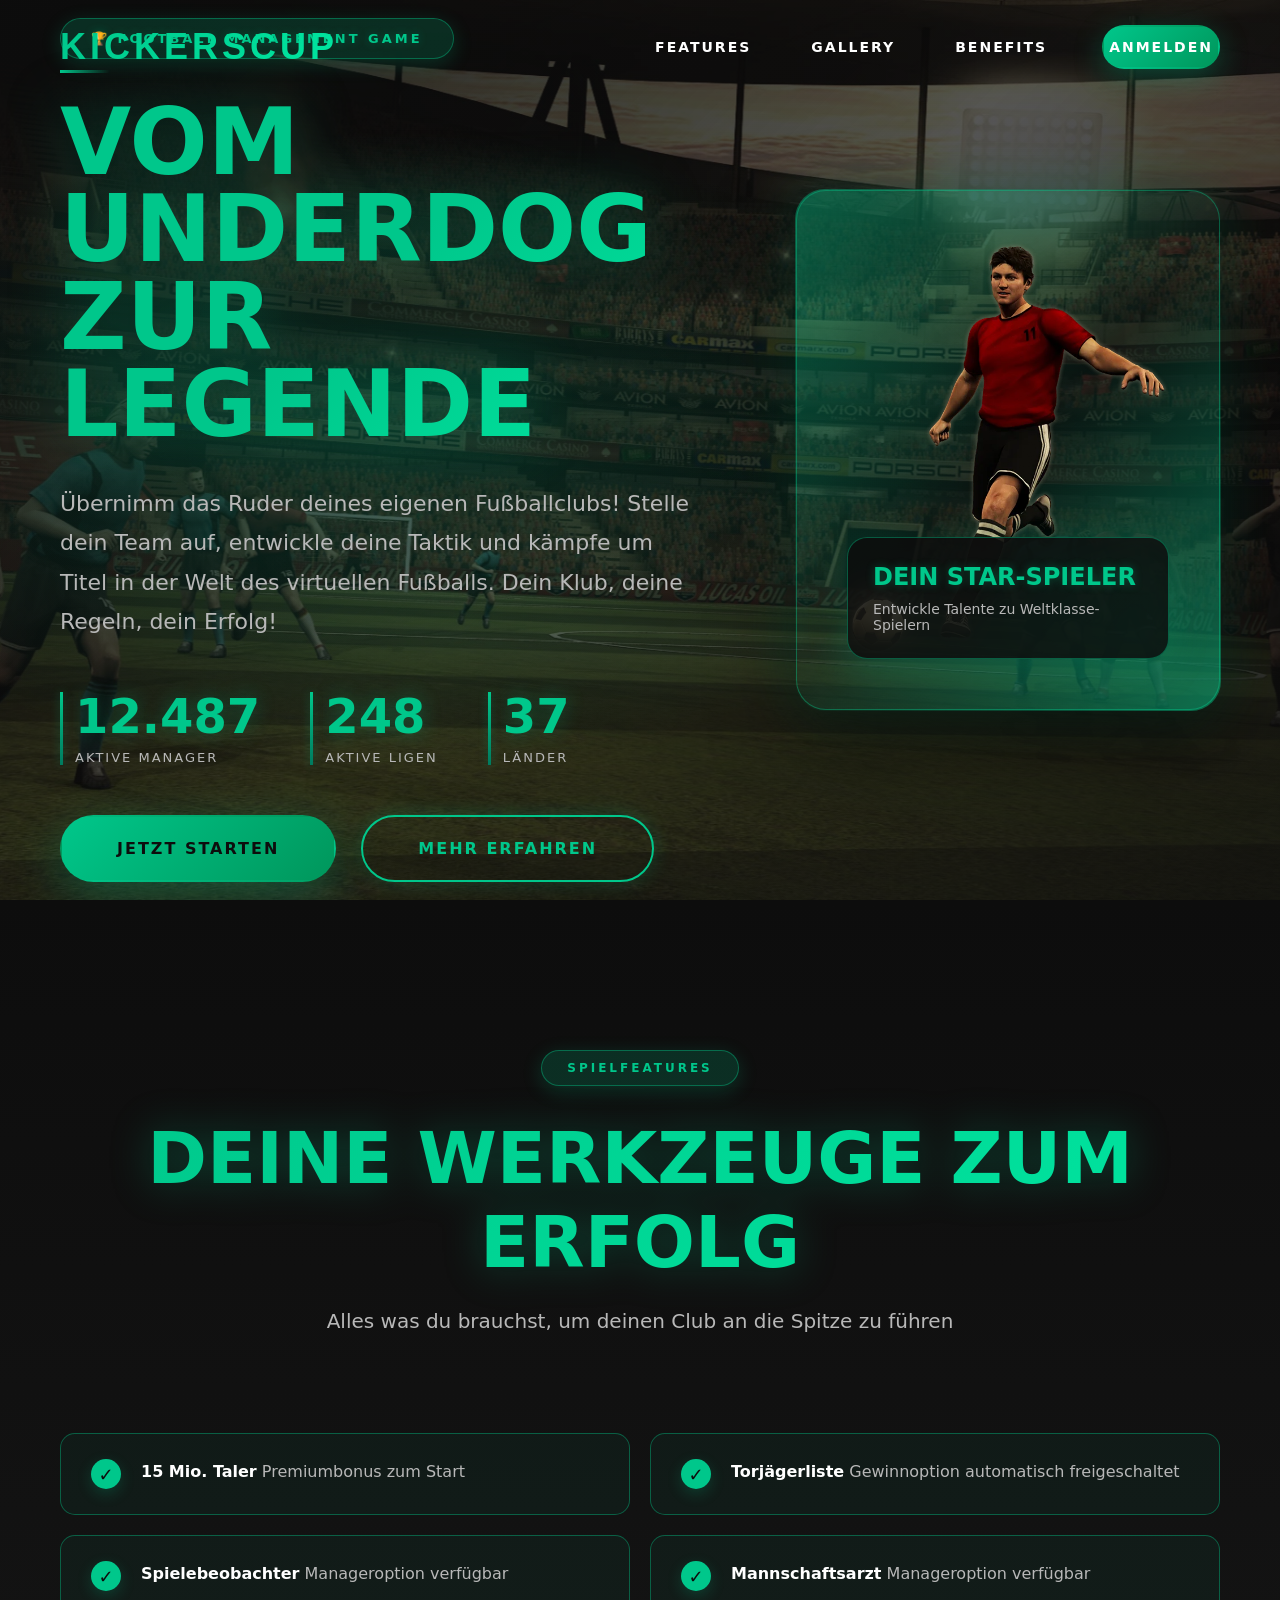
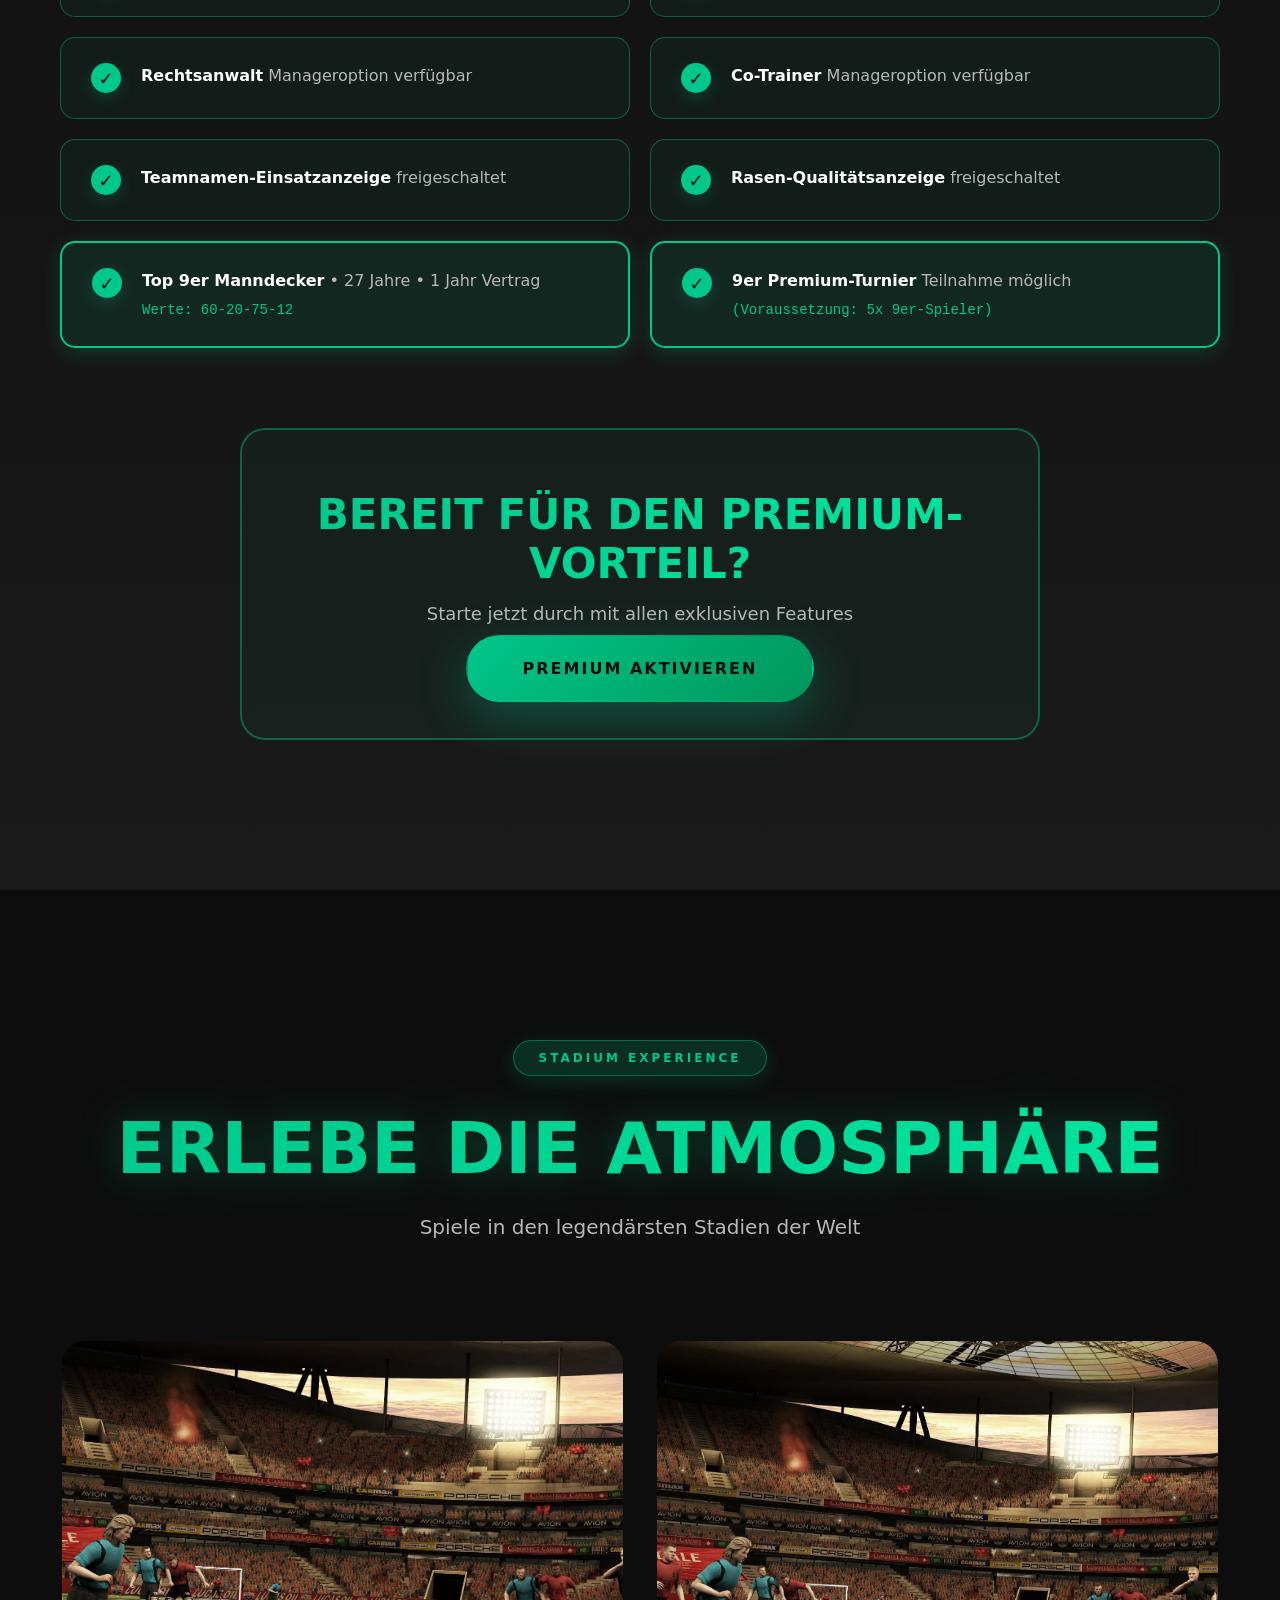
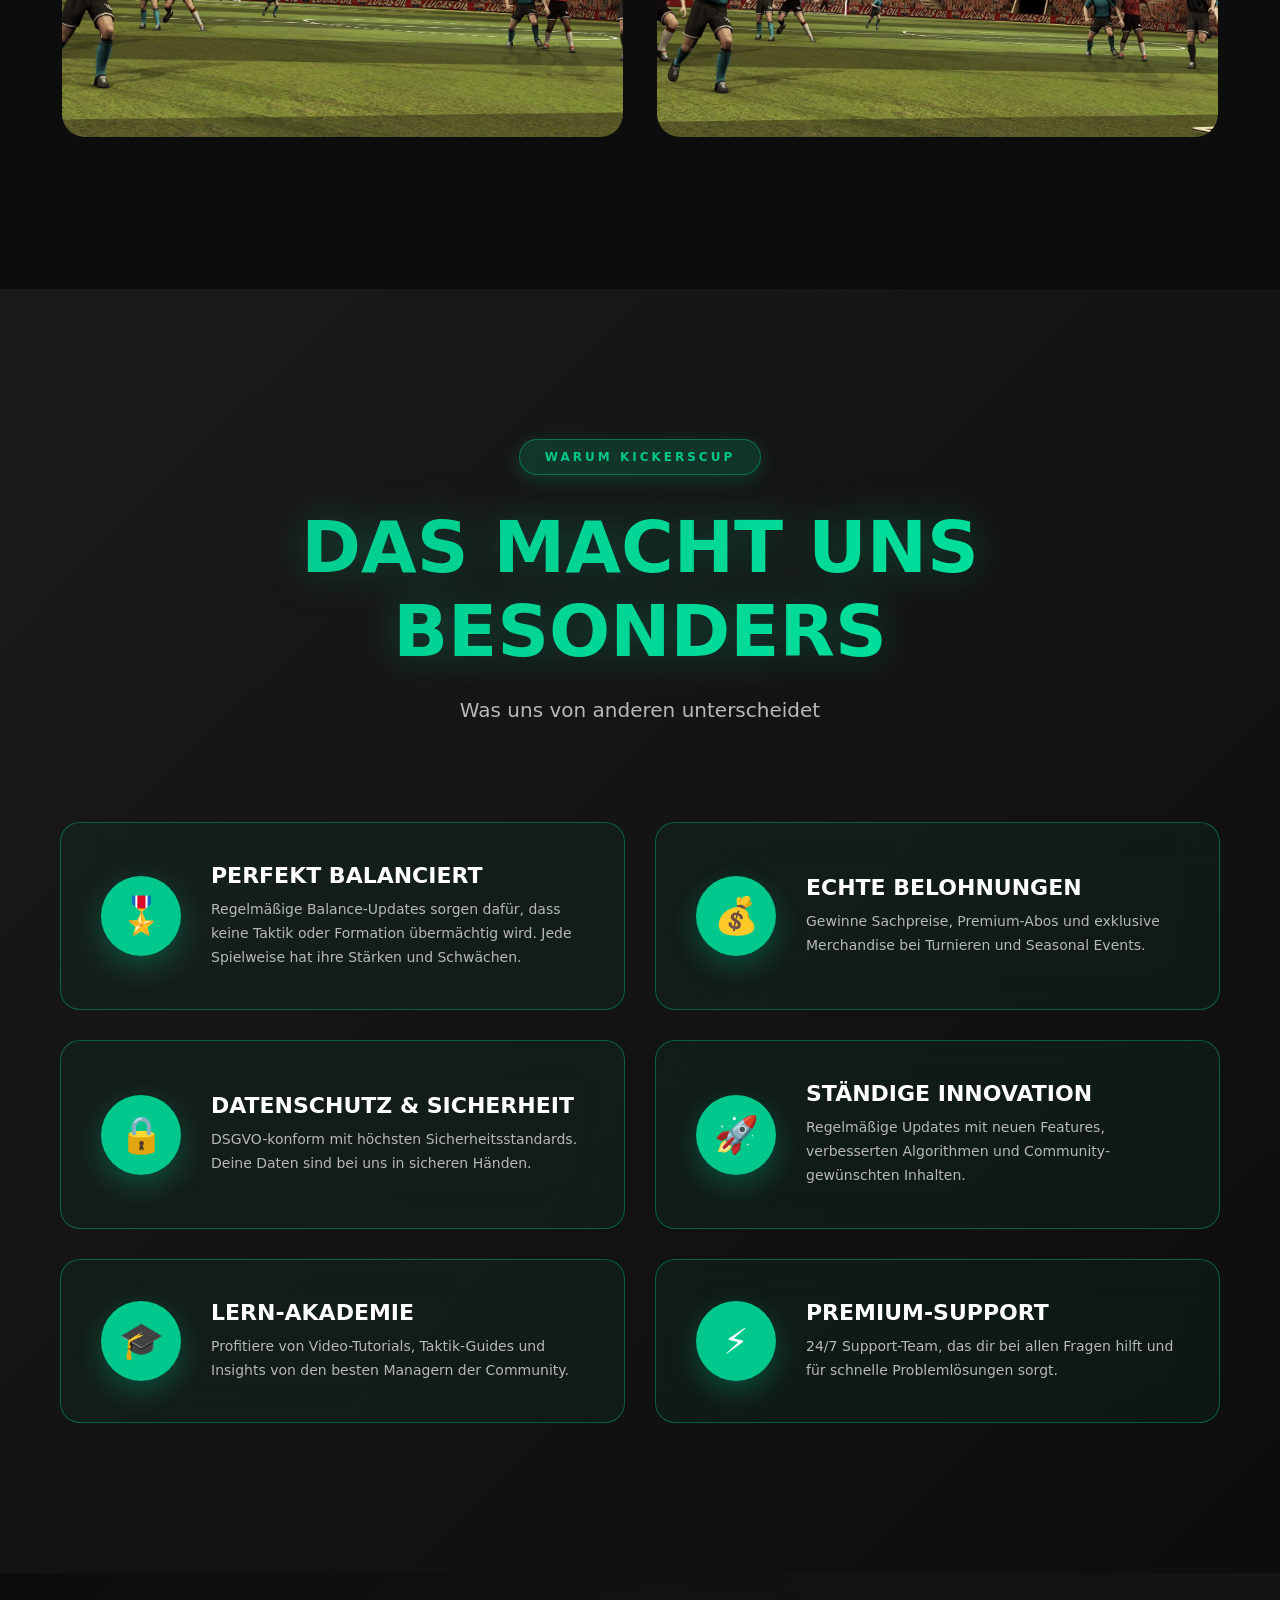
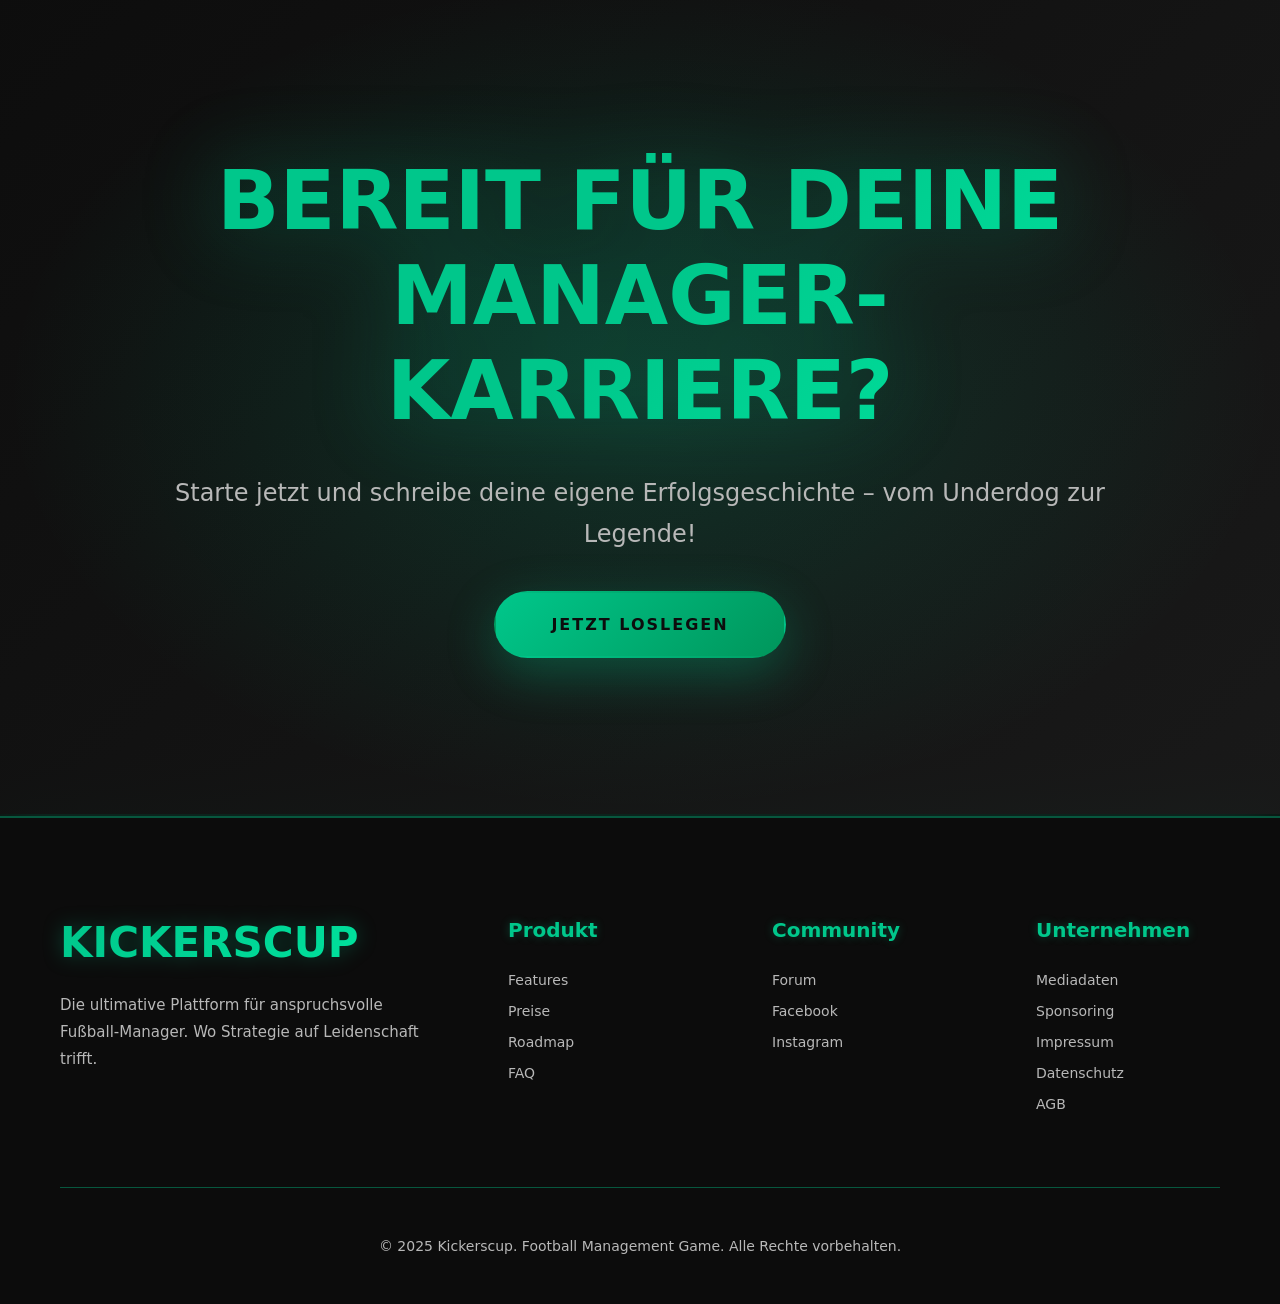
==== commit c3eb8064: "UPDATES" ====
--- a/index.html
+++ b/index.html
@@ -532,6 +532,6 @@
 </div>
 
 <!-- Externes JavaScript -->
-<script src="javascript/landingpage.js"></script>
+<script src="javascript/landingpage.js" type="module"></script>
 </body>
 </html>
